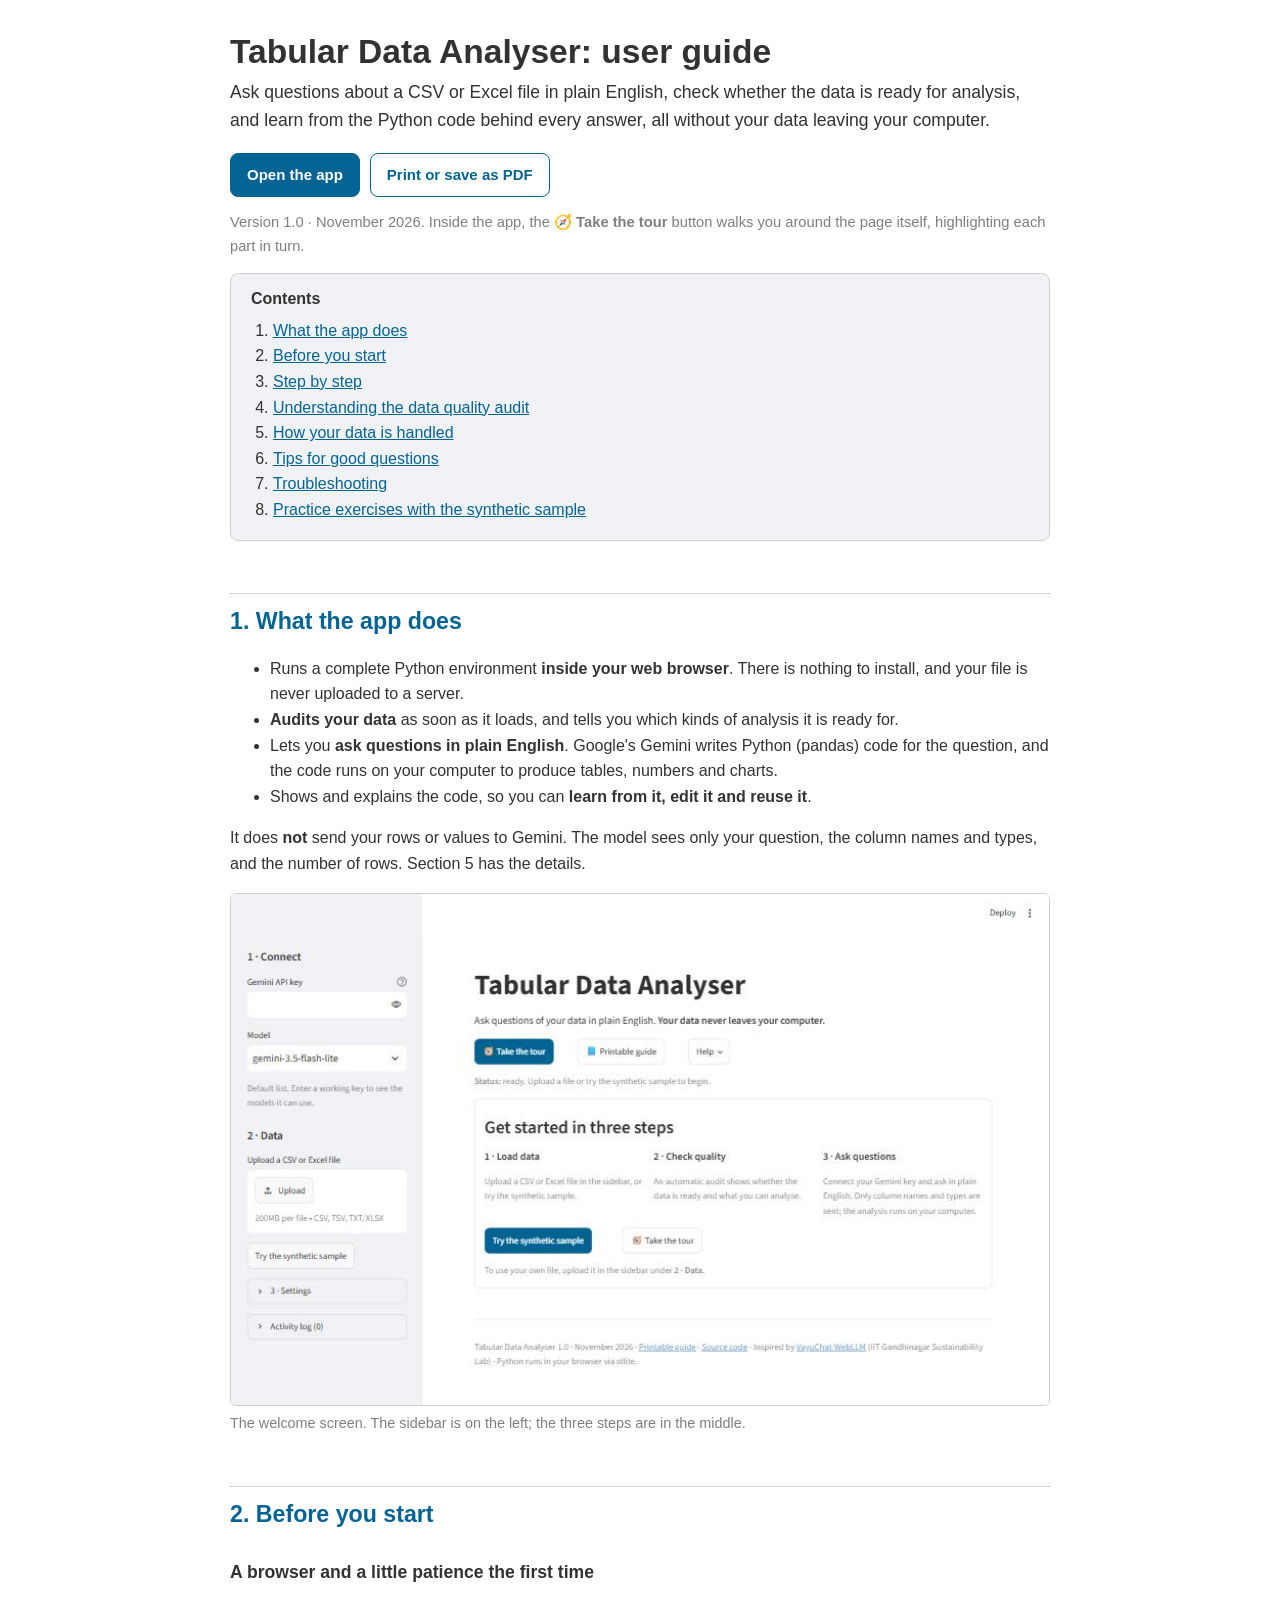
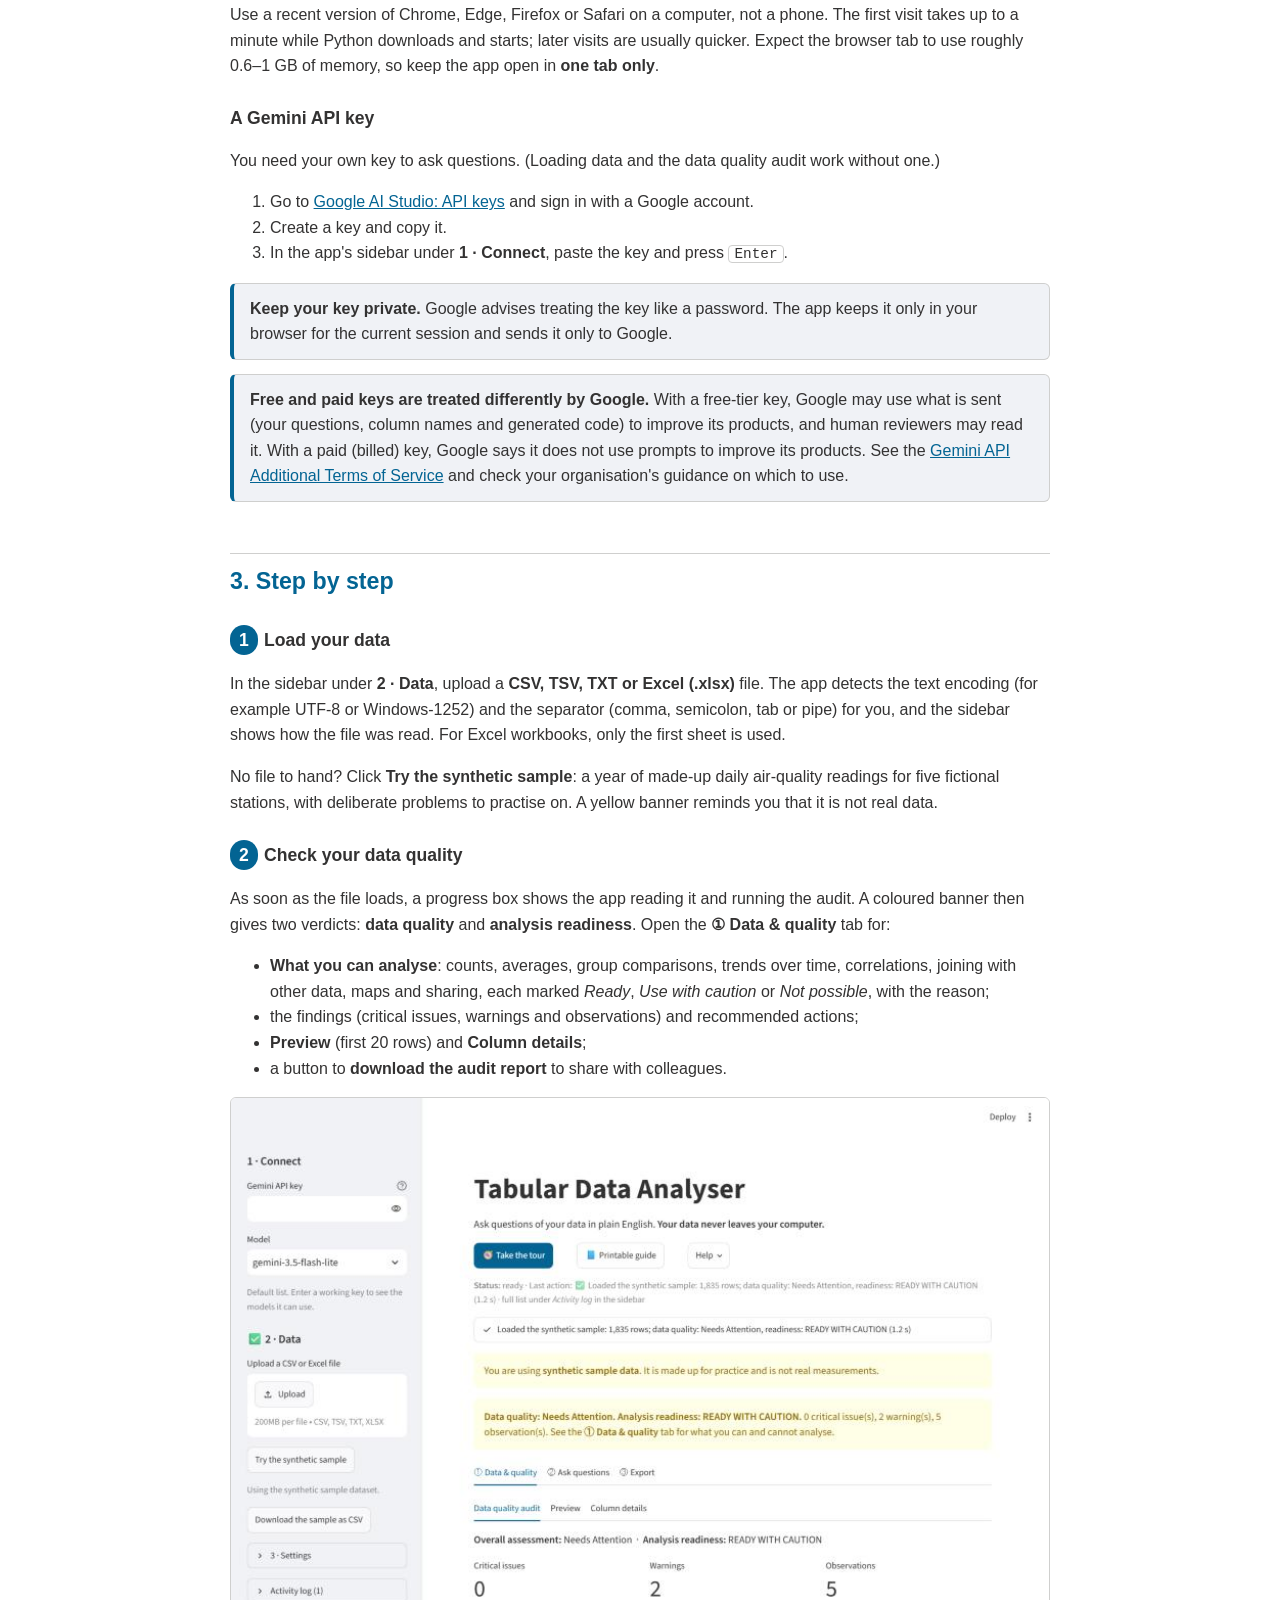
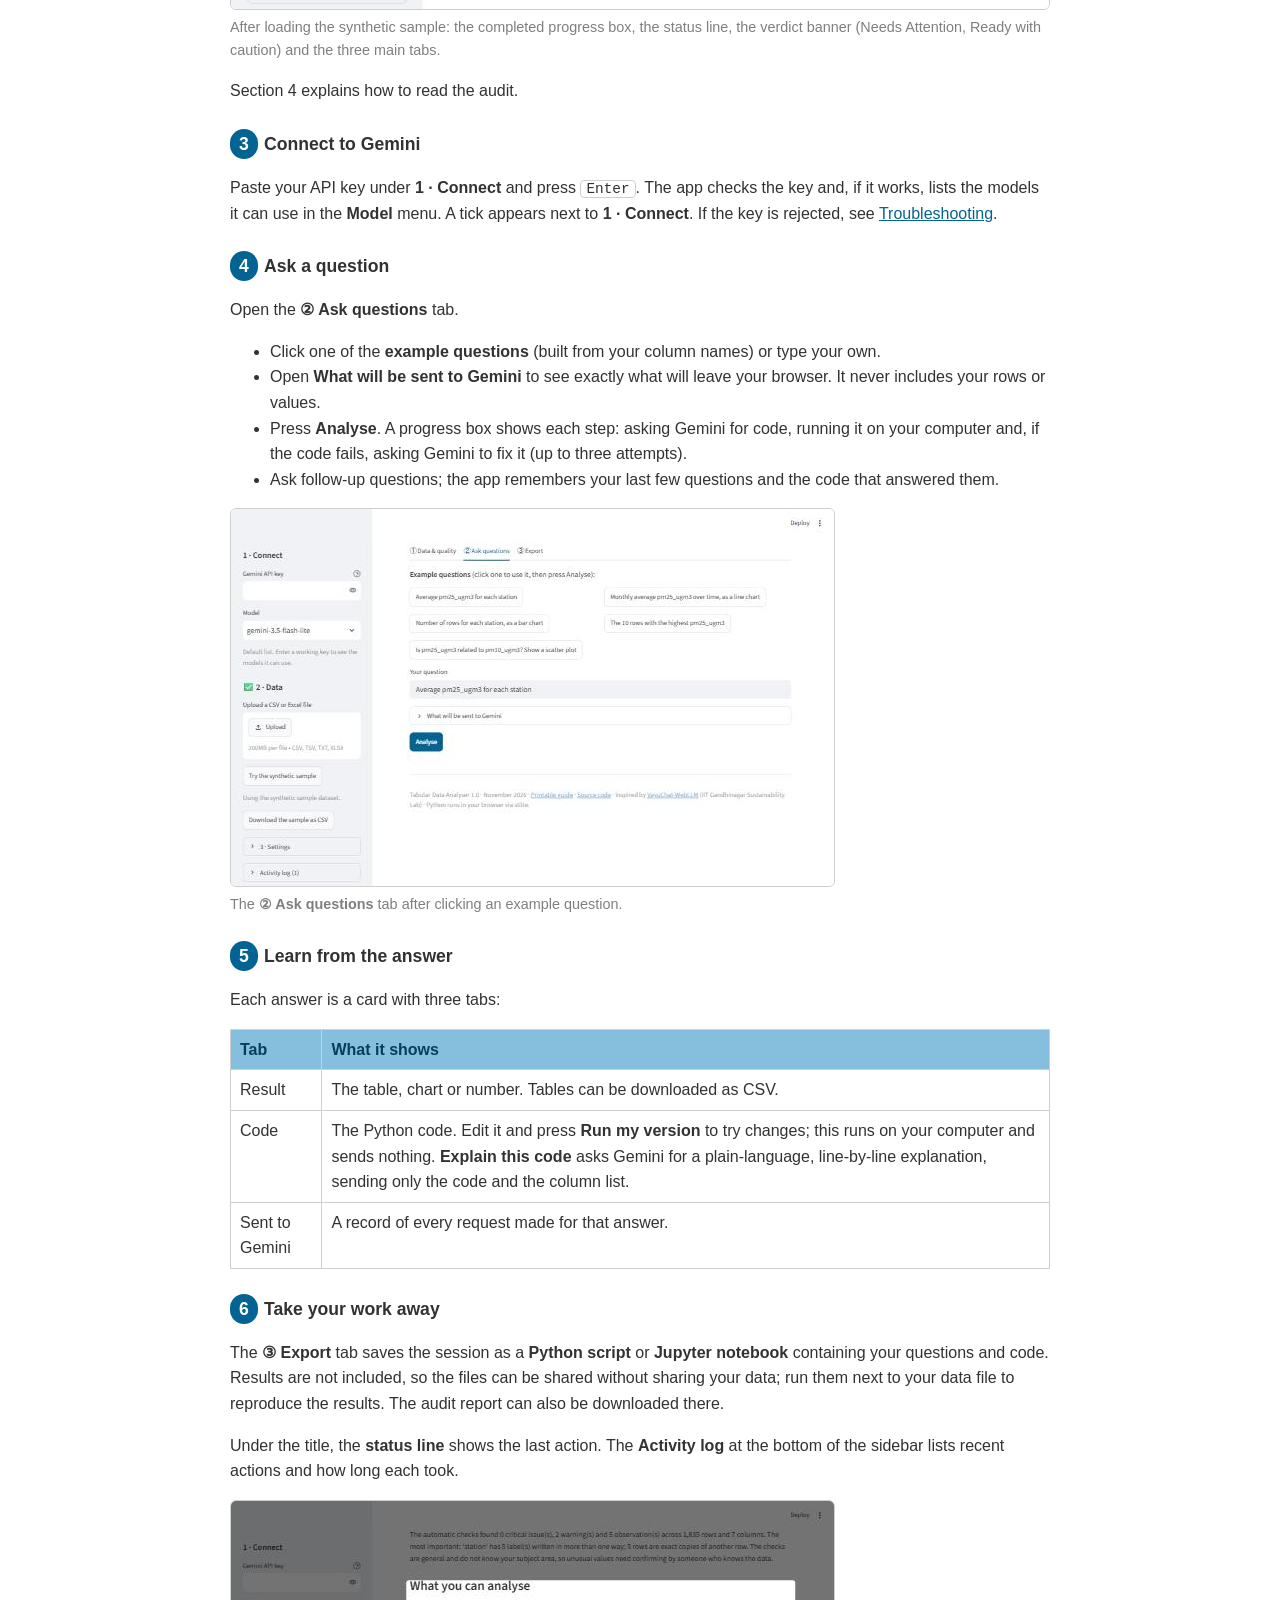
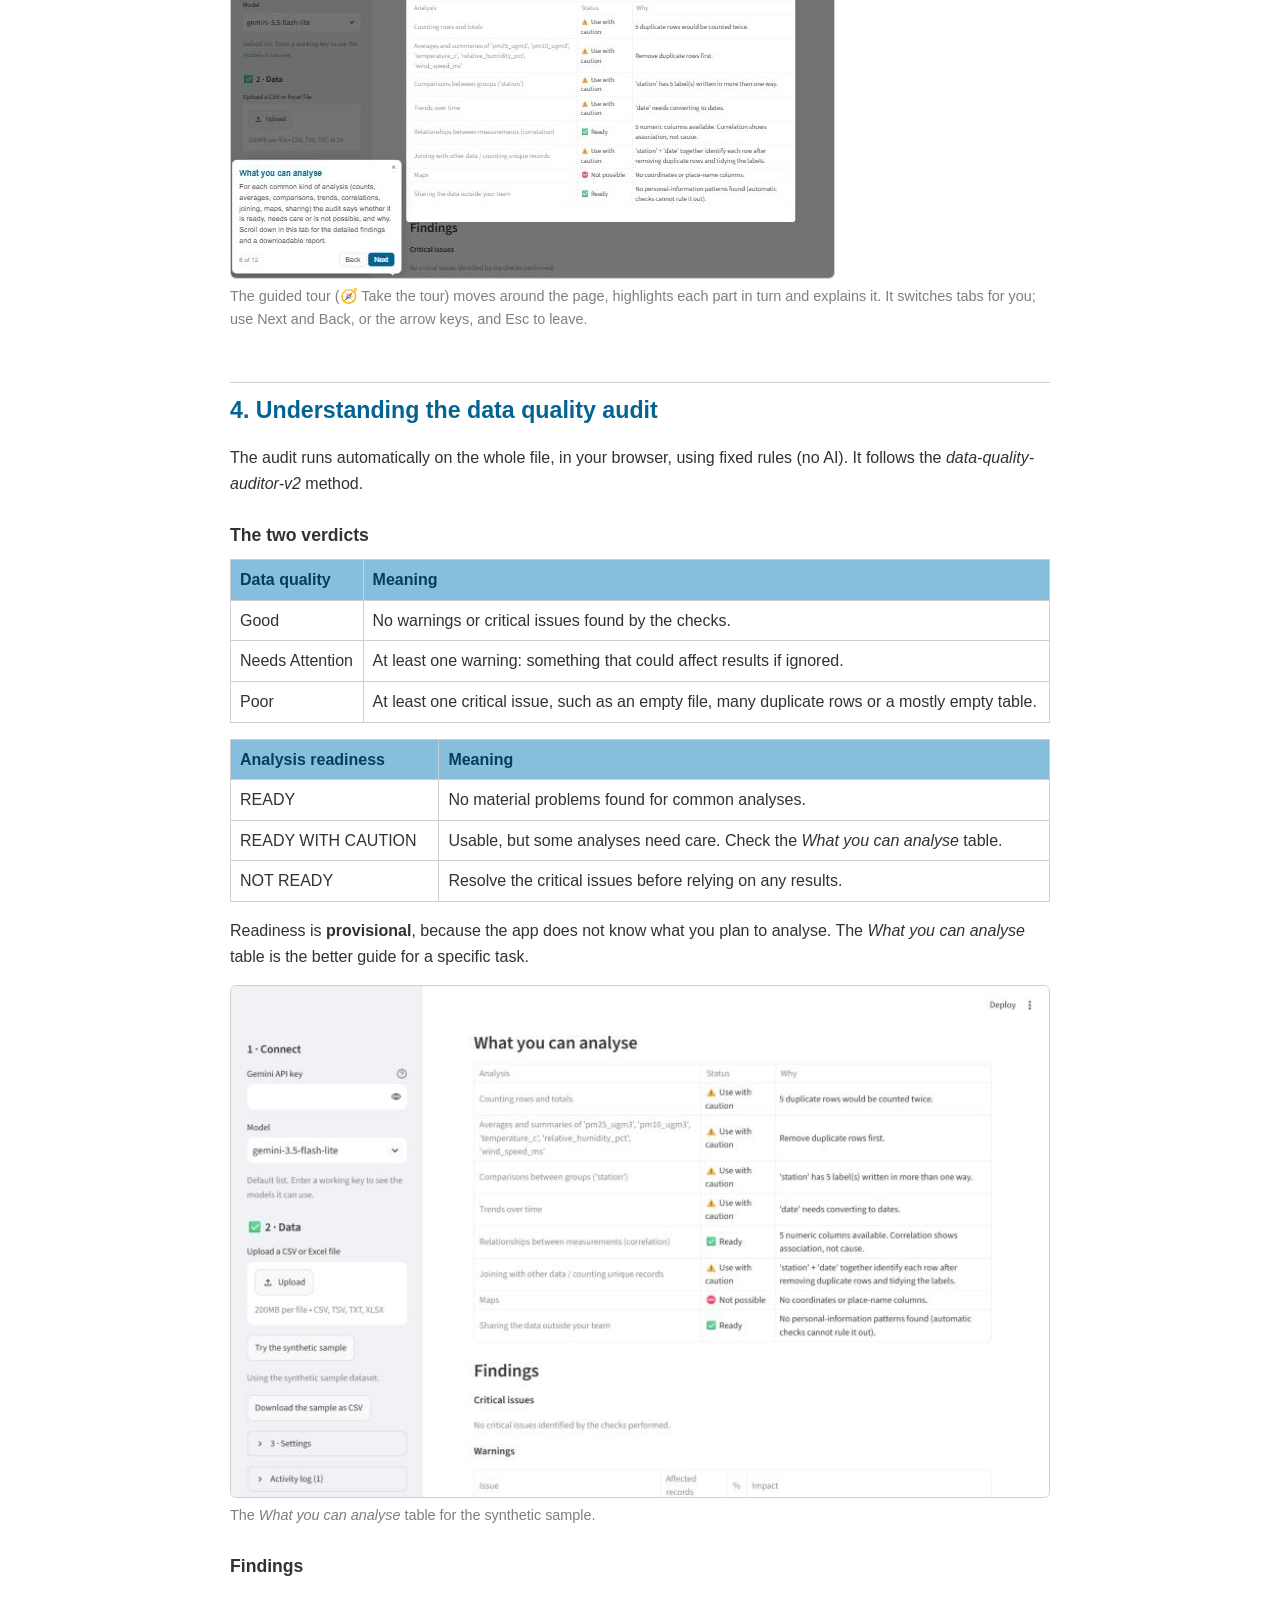
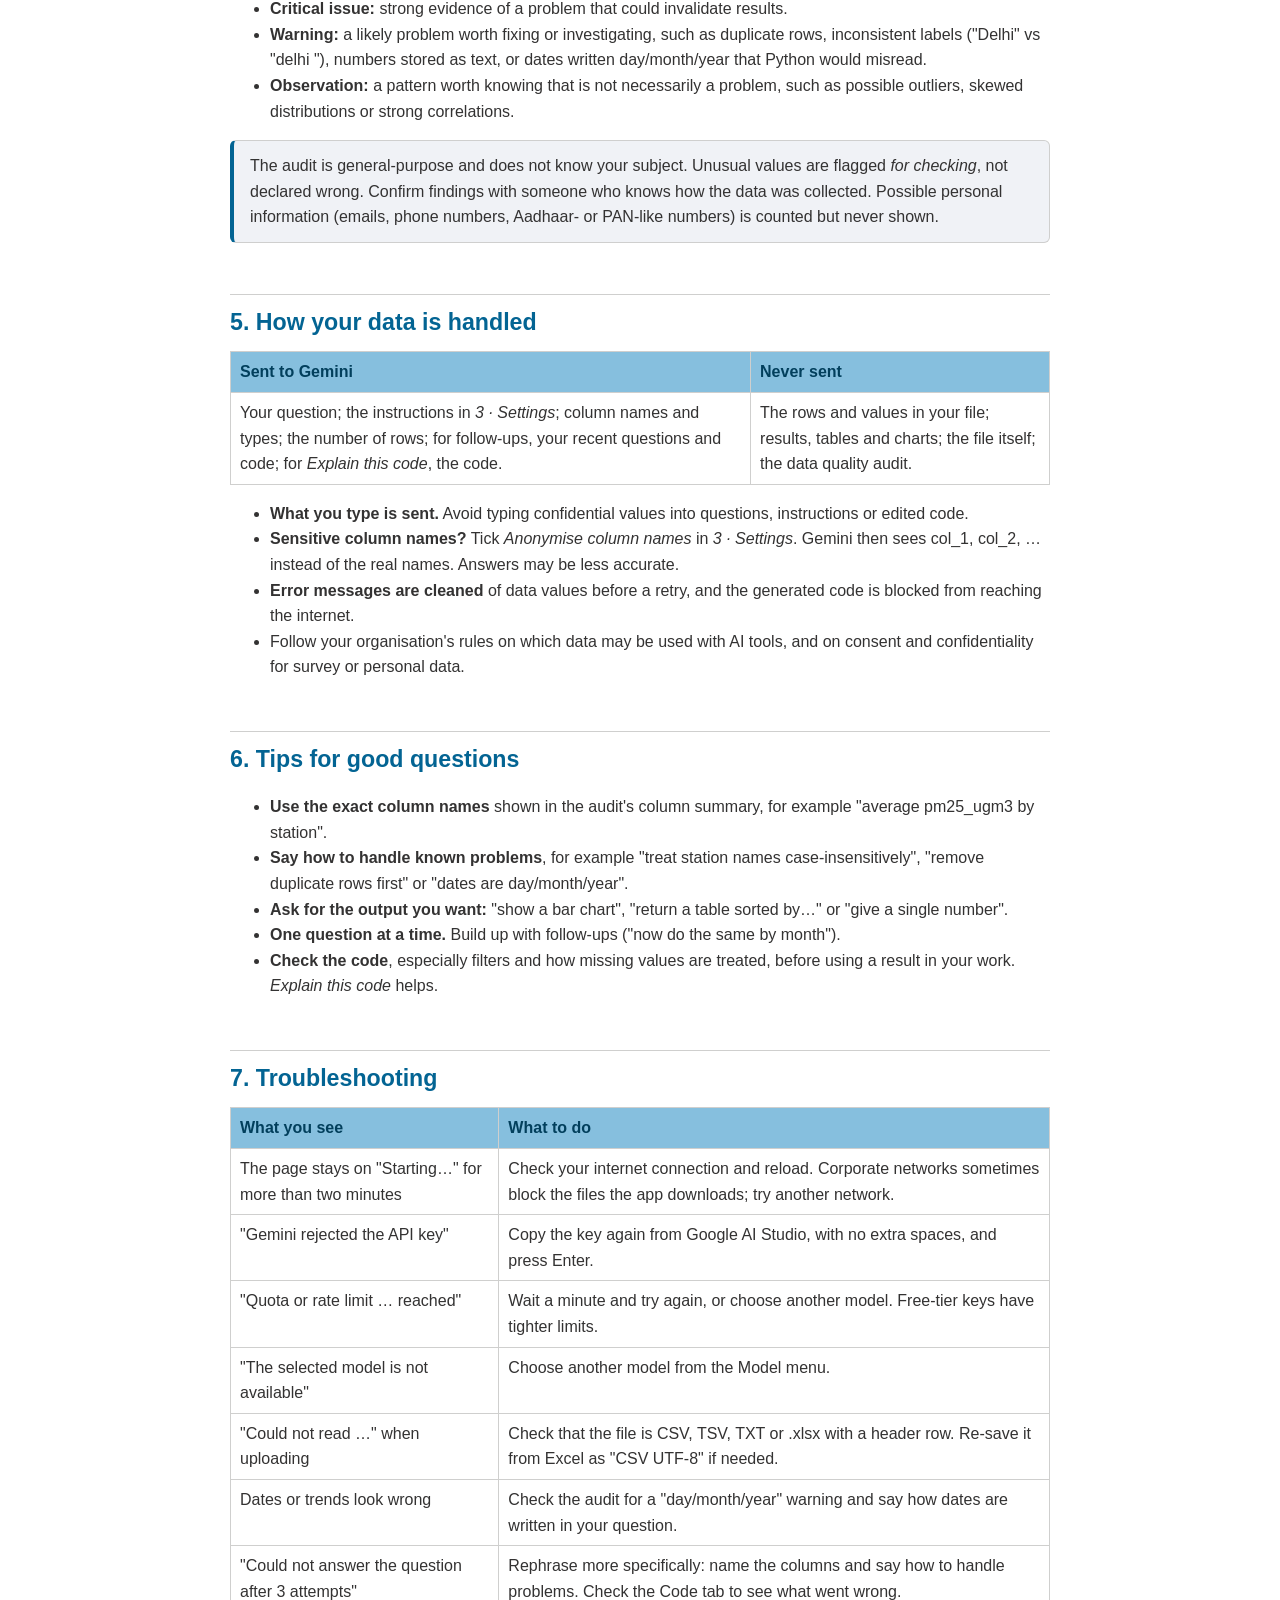
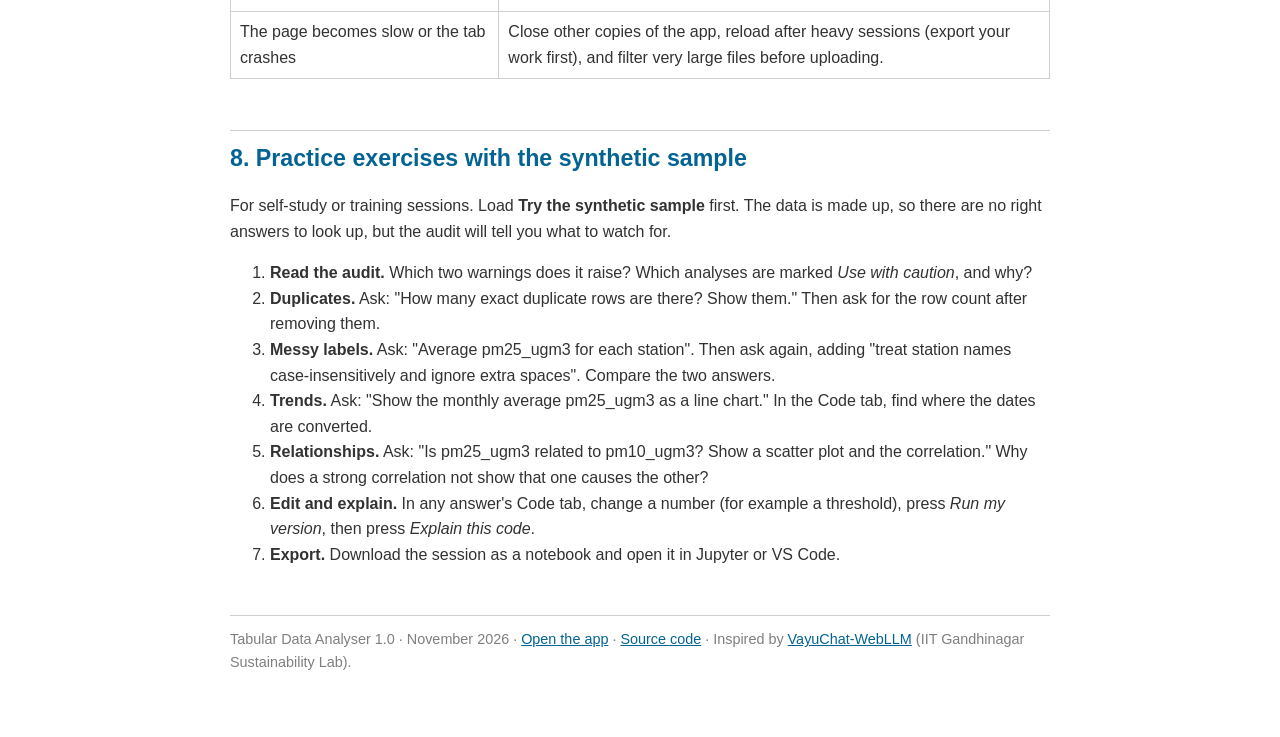
==== guide.html @ d43d8c6c "Guided tour that moves around the page (driver.js) - Take the tour now scrolls to each section, high" ====
<!DOCTYPE html>
<html lang="en-GB">
<head>
  <meta charset="UTF-8" />
  <meta name="viewport" content="width=device-width, initial-scale=1" />
  <title>Tabular Data Analyser: user guide</title>
  <style>
    /* CEEW brand colours on a white page: blue family only, CEEW grey text (no gradients, no mixed primaries). */
    :root {
      --page: #FFFFFF; --panel: #F0F2F6; --text: #333232; --grey: #7F7F7F; --line: #CFCFCE;
      --blue: #029BD6; --blue-shade: #036493; --blue-dark: #023F5C; --blue-tint: #86BFDE;
    }
    * { box-sizing: border-box; }
    body { margin: 0; background: var(--page); color: var(--text);
           font: 16px/1.6 Arial, Helvetica, sans-serif; }
    main { max-width: 860px; margin: 0 auto; padding: 32px 20px 64px; }
    h1 { font-size: 2.1em; line-height: 1.2; margin: 0 0 6px; color: var(--text); }
    h2 { font-size: 1.45em; color: var(--blue-shade); margin: 2.2em 0 0.4em; padding-top: 0.4em;
         border-top: 1px solid var(--line); }
    h3 { font-size: 1.1em; margin: 1.4em 0 0.3em; color: var(--text); }
    a { color: var(--blue-shade); }
    .lead { font-size: 1.1em; margin: 0 0 18px; }
    .actions { display: flex; flex-wrap: wrap; gap: 10px; margin: 18px 0 8px; }
    .button { display: inline-block; padding: 9px 16px; border-radius: 8px; text-decoration: none;
              font-weight: bold; border: 1px solid var(--blue-shade); color: var(--blue-shade);
              background: #FFFFFF; cursor: pointer; font-size: 15px; }
    .button.primary { background: var(--blue-shade); color: #FFFFFF; }
    .note { background: var(--panel); border: 1px solid var(--line); border-left: 4px solid var(--blue-shade);
            border-radius: 6px; padding: 12px 16px; margin: 14px 0; }
    .toc { background: var(--panel); border: 1px solid var(--line); border-radius: 8px; padding: 12px 20px; }
    .toc ol { margin: 6px 0; padding-left: 22px; }
    figure { margin: 16px 0; }
    figure img { width: 100%; border: 1px solid var(--line); border-radius: 6px; display: block; }
    figure img.natural { width: auto; max-width: 100%; }   /* smaller screenshots: avoid blurry enlargement */
    figcaption { color: var(--grey); font-size: 0.9em; margin-top: 6px; }
    table { border-collapse: collapse; width: 100%; margin: 10px 0 16px; background: #FFFFFF; }
    th, td { border: 1px solid var(--line); padding: 7px 9px; text-align: left; vertical-align: top; }
    th { background: var(--blue-tint); color: var(--blue-dark); }
    .step { display: inline-block; min-width: 28px; padding: 1px 8px; margin-right: 6px; border-radius: 14px;
            background: var(--blue-shade); color: #FFFFFF; font-weight: bold; text-align: center; }
    .muted { color: var(--grey); font-size: 0.92em; }
    kbd { background: #FFFFFF; border: 1px solid var(--line); border-radius: 4px; padding: 0 5px; font-size: 0.9em; }
    footer { margin-top: 48px; padding-top: 12px; border-top: 1px solid var(--line); color: var(--grey); font-size: 0.9em; }

    @media print {
      body { background: #FFFFFF; font-size: 11pt; }
      main { max-width: none; padding: 0; }
      .actions, .no-print { display: none !important; }
      h2 { break-before: page; border-top: none; }
      h2.keep { break-before: auto; }
      figure, table, .note, tr { break-inside: avoid; }
      a { color: var(--text); text-decoration: none; }
      a[href^="http"]::after { content: " (" attr(href) ")"; font-size: 0.85em; color: var(--grey); }
    }
    @page { margin: 18mm 16mm; }
  </style>
</head>
<body>
<main>
  <h1>Tabular Data Analyser: user guide</h1>
  <p class="lead">Ask questions about a CSV or Excel file in plain English, check whether the data is ready for
    analysis, and learn from the Python code behind every answer, all without your data leaving your computer.</p>
  <div class="actions">
    <a class="button primary" href="./">Open the app</a>
    <button class="button" onclick="window.print()">Print or save as PDF</button>
  </div>
  <p class="muted">Version 1.0 · November 2026. Inside the app, the <strong>🧭 Take the tour</strong> button walks you
    around the page itself, highlighting each part in turn.</p>

  <div class="toc">
    <strong>Contents</strong>
    <ol>
      <li><a href="#what">What the app does</a></li>
      <li><a href="#before">Before you start</a></li>
      <li><a href="#steps">Step by step</a></li>
      <li><a href="#audit">Understanding the data quality audit</a></li>
      <li><a href="#privacy">How your data is handled</a></li>
      <li><a href="#tips">Tips for good questions</a></li>
      <li><a href="#trouble">Troubleshooting</a></li>
      <li><a href="#practice">Practice exercises with the synthetic sample</a></li>
    </ol>
  </div>

  <h2 id="what" class="keep">1. What the app does</h2>
  <ul>
    <li>Runs a complete Python environment <strong>inside your web browser</strong>. There is nothing to install,
      and your file is never uploaded to a server.</li>
    <li><strong>Audits your data</strong> as soon as it loads, and tells you which kinds of analysis it is ready
      for.</li>
    <li>Lets you <strong>ask questions in plain English</strong>. Google's Gemini writes Python (pandas) code for
      the question, and the code runs on your computer to produce tables, numbers and charts.</li>
    <li>Shows and explains the code, so you can <strong>learn from it, edit it and reuse it</strong>.</li>
  </ul>
  <p>It does <strong>not</strong> send your rows or values to Gemini. The model sees only your question, the
    column names and types, and the number of rows. Section 5 has the details.</p>
  <figure>
    <img src="guide-images/01-welcome.jpg" alt="The app's welcome screen with three steps: load data, check quality, ask questions" />
    <figcaption>The welcome screen. The sidebar is on the left; the three steps are in the middle.</figcaption>
  </figure>

  <h2 id="before">2. Before you start</h2>
  <h3>A browser and a little patience the first time</h3>
  <p>Use a recent version of Chrome, Edge, Firefox or Safari on a computer, not a phone. The first visit takes up
    to a minute while Python downloads and starts; later visits are usually quicker. Expect the browser tab to use
    roughly 0.6–1&nbsp;GB of memory, so keep the app open in <strong>one tab only</strong>.</p>
  <h3>A Gemini API key</h3>
  <p>You need your own key to ask questions. (Loading data and the data quality audit work without one.)</p>
  <ol>
    <li>Go to <a href="https://aistudio.google.com/apikey">Google AI Studio: API keys</a> and sign in with a Google
      account.</li>
    <li>Create a key and copy it.</li>
    <li>In the app's sidebar under <strong>1 · Connect</strong>, paste the key and press <kbd>Enter</kbd>.</li>
  </ol>
  <div class="note"><strong>Keep your key private.</strong> Google advises treating the key like a password. The app
    keeps it only in your browser for the current session and sends it only to Google.</div>
  <div class="note"><strong>Free and paid keys are treated differently by Google.</strong> With a free-tier key,
    Google may use what is sent (your questions, column names and generated code) to improve its products, and
    human reviewers may read it. With a paid (billed) key, Google says it does not use prompts to improve its
    products. See the <a href="https://ai.google.dev/gemini-api/terms">Gemini API Additional Terms of Service</a>
    and check your organisation's guidance on which to use.</div>

  <h2 id="steps">3. Step by step</h2>

  <h3><span class="step">1</span>Load your data</h3>
  <p>In the sidebar under <strong>2 · Data</strong>, upload a <strong>CSV, TSV, TXT or Excel (.xlsx)</strong>
    file. The app detects the text encoding (for example UTF-8 or Windows-1252) and the separator (comma,
    semicolon, tab or pipe) for you, and the sidebar shows how the file was read. For Excel workbooks, only the
    first sheet is used.</p>
  <p>No file to hand? Click <strong>Try the synthetic sample</strong>: a year of made-up daily air-quality
    readings for five fictional stations, with deliberate problems to practise on. A yellow banner reminds you
    that it is not real data.</p>

  <h3><span class="step">2</span>Check your data quality</h3>
  <p>As soon as the file loads, a progress box shows the app reading it and running the audit. A coloured banner
    then gives two verdicts: <strong>data quality</strong> and <strong>analysis readiness</strong>. Open the
    <strong>① Data &amp; quality</strong> tab for:</p>
  <ul>
    <li><strong>What you can analyse</strong>: counts, averages, group comparisons, trends over time,
      correlations, joining with other data, maps and sharing, each marked <em>Ready</em>, <em>Use with
      caution</em> or <em>Not possible</em>, with the reason;</li>
    <li>the findings (critical issues, warnings and observations) and recommended actions;</li>
    <li><strong>Preview</strong> (first 20 rows) and <strong>Column details</strong>;</li>
    <li>a button to <strong>download the audit report</strong> to share with colleagues.</li>
  </ul>
  <figure>
    <img src="guide-images/03-data-loaded.jpg" alt="The synthetic sample loaded: progress box, status line, sample warning, data quality banner and the three main tabs" />
    <figcaption>After loading the synthetic sample: the completed progress box, the status line, the verdict banner
      (Needs Attention, Ready with caution) and the three main tabs.</figcaption>
  </figure>
  <p>Section 4 explains how to read the audit.</p>

  <h3><span class="step">3</span>Connect to Gemini</h3>
  <p>Paste your API key under <strong>1 · Connect</strong> and press <kbd>Enter</kbd>. The app checks the key and,
    if it works, lists the models it can use in the <strong>Model</strong> menu. A tick appears next to
    <strong>1 · Connect</strong>. If the key is rejected, see <a href="#trouble">Troubleshooting</a>.</p>

  <h3><span class="step">4</span>Ask a question</h3>
  <p>Open the <strong>② Ask questions</strong> tab.</p>
  <ul>
    <li>Click one of the <strong>example questions</strong> (built from your column names) or type your own.</li>
    <li>Open <strong>What will be sent to Gemini</strong> to see exactly what will leave your browser. It never
      includes your rows or values.</li>
    <li>Press <strong>Analyse</strong>. A progress box shows each step: asking Gemini for code, running it on your
      computer and, if the code fails, asking Gemini to fix it (up to three attempts).</li>
    <li>Ask follow-up questions; the app remembers your last few questions and the code that answered them.</li>
  </ul>
  <figure>
    <img class="natural" src="guide-images/05-ask-questions.jpg" alt="The Ask questions tab: example question buttons, the question box, the What will be sent to Gemini panel and the Analyse button" />
    <figcaption>The <strong>② Ask questions</strong> tab after clicking an example question.</figcaption>
  </figure>

  <h3><span class="step">5</span>Learn from the answer</h3>
  <p>Each answer is a card with three tabs:</p>
  <table>
    <tr><th>Tab</th><th>What it shows</th></tr>
    <tr><td>Result</td><td>The table, chart or number. Tables can be downloaded as CSV.</td></tr>
    <tr><td>Code</td><td>The Python code. Edit it and press <strong>Run my version</strong> to try changes; this runs
      on your computer and sends nothing. <strong>Explain this code</strong> asks Gemini for a plain-language,
      line-by-line explanation, sending only the code and the column list.</td></tr>
    <tr><td>Sent to Gemini</td><td>A record of every request made for that answer.</td></tr>
  </table>

  <h3><span class="step">6</span>Take your work away</h3>
  <p>The <strong>③ Export</strong> tab saves the session as a <strong>Python script</strong> or <strong>Jupyter
    notebook</strong> containing your questions and code. Results are not included, so the files can be shared
    without sharing your data; run them next to your data file to reproduce the results. The audit report can
    also be downloaded there.</p>
  <p>Under the title, the <strong>status line</strong> shows the last action. The <strong>Activity log</strong> at
    the bottom of the sidebar lists recent actions and how long each took.</p>
  <figure>
    <img class="natural" src="guide-images/02-tour.jpg" alt="The guided tour highlighting the What you can analyse table, with an explanation bubble showing step 6 of 12" />
    <figcaption>The guided tour (🧭 Take the tour) moves around the page, highlights each part in turn and explains
      it. It switches tabs for you; use Next and Back, or the arrow keys, and Esc to leave.</figcaption>
  </figure>

  <h2 id="audit">4. Understanding the data quality audit</h2>
  <p>The audit runs automatically on the whole file, in your browser, using fixed rules (no AI). It follows the
    <em>data-quality-auditor-v2</em> method.</p>
  <h3>The two verdicts</h3>
  <table>
    <tr><th>Data quality</th><th>Meaning</th></tr>
    <tr><td>Good</td><td>No warnings or critical issues found by the checks.</td></tr>
    <tr><td>Needs Attention</td><td>At least one warning: something that could affect results if ignored.</td></tr>
    <tr><td>Poor</td><td>At least one critical issue, such as an empty file, many duplicate rows or a mostly empty
      table.</td></tr>
  </table>
  <table>
    <tr><th>Analysis readiness</th><th>Meaning</th></tr>
    <tr><td>READY</td><td>No material problems found for common analyses.</td></tr>
    <tr><td>READY WITH CAUTION</td><td>Usable, but some analyses need care. Check the <em>What you can analyse</em>
      table.</td></tr>
    <tr><td>NOT READY</td><td>Resolve the critical issues before relying on any results.</td></tr>
  </table>
  <p>Readiness is <strong>provisional</strong>, because the app does not know what you plan to analyse. The
    <em>What you can analyse</em> table is the better guide for a specific task.</p>
  <figure>
    <img src="guide-images/04-what-you-can-analyse.jpg" alt="The What you can analyse table for the synthetic sample, with each type of analysis marked Ready, Use with caution or Not possible and the reason" />
    <figcaption>The <em>What you can analyse</em> table for the synthetic sample.</figcaption>
  </figure>
  <h3>Findings</h3>
  <ul>
    <li><strong>Critical issue:</strong> strong evidence of a problem that could invalidate results.</li>
    <li><strong>Warning:</strong> a likely problem worth fixing or investigating, such as duplicate rows,
      inconsistent labels ("Delhi" vs "delhi "), numbers stored as text, or dates written day/month/year that
      Python would misread.</li>
    <li><strong>Observation:</strong> a pattern worth knowing that is not necessarily a problem, such as possible
      outliers, skewed distributions or strong correlations.</li>
  </ul>
  <div class="note">The audit is general-purpose and does not know your subject. Unusual values are flagged
    <em>for checking</em>, not declared wrong. Confirm findings with someone who knows how the data was
    collected. Possible personal information (emails, phone numbers, Aadhaar- or PAN-like numbers) is counted but
    never shown.</div>

  <h2 id="privacy">5. How your data is handled</h2>
  <table>
    <tr><th>Sent to Gemini</th><th>Never sent</th></tr>
    <tr>
      <td>Your question; the instructions in <em>3 · Settings</em>; column names and types; the number of rows; for
        follow-ups, your recent questions and code; for <em>Explain this code</em>, the code.</td>
      <td>The rows and values in your file; results, tables and charts; the file itself; the data quality
        audit.</td>
    </tr>
  </table>
  <ul>
    <li><strong>What you type is sent.</strong> Avoid typing confidential values into questions, instructions or
      edited code.</li>
    <li><strong>Sensitive column names?</strong> Tick <em>Anonymise column names</em> in <em>3 · Settings</em>.
      Gemini then sees col_1, col_2, … instead of the real names. Answers may be less accurate.</li>
    <li><strong>Error messages are cleaned</strong> of data values before a retry, and the generated code is
      blocked from reaching the internet.</li>
    <li>Follow your organisation's rules on which data may be used with AI tools, and on consent and
      confidentiality for survey or personal data.</li>
  </ul>

  <h2 id="tips">6. Tips for good questions</h2>
  <ul>
    <li><strong>Use the exact column names</strong> shown in the audit's column summary, for example "average
      pm25_ugm3 by station".</li>
    <li><strong>Say how to handle known problems</strong>, for example "treat station names case-insensitively",
      "remove duplicate rows first" or "dates are day/month/year".</li>
    <li><strong>Ask for the output you want:</strong> "show a bar chart", "return a table sorted by…" or "give a
      single number".</li>
    <li><strong>One question at a time.</strong> Build up with follow-ups ("now do the same by month").</li>
    <li><strong>Check the code</strong>, especially filters and how missing values are treated, before using a
      result in your work. <em>Explain this code</em> helps.</li>
  </ul>

  <h2 id="trouble">7. Troubleshooting</h2>
  <table>
    <tr><th>What you see</th><th>What to do</th></tr>
    <tr><td>The page stays on "Starting…" for more than two minutes</td><td>Check your internet connection and
      reload. Corporate networks sometimes block the files the app downloads; try another network.</td></tr>
    <tr><td>"Gemini rejected the API key"</td><td>Copy the key again from Google AI Studio, with no extra spaces,
      and press Enter.</td></tr>
    <tr><td>"Quota or rate limit … reached"</td><td>Wait a minute and try again, or choose another model.
      Free-tier keys have tighter limits.</td></tr>
    <tr><td>"The selected model is not available"</td><td>Choose another model from the Model menu.</td></tr>
    <tr><td>"Could not read …" when uploading</td><td>Check that the file is CSV, TSV, TXT or .xlsx with a
      header row. Re-save it from Excel as "CSV UTF-8" if needed.</td></tr>
    <tr><td>Dates or trends look wrong</td><td>Check the audit for a "day/month/year" warning and say how dates
      are written in your question.</td></tr>
    <tr><td>"Could not answer the question after 3 attempts"</td><td>Rephrase more specifically: name the columns
      and say how to handle problems. Check the Code tab to see what went wrong.</td></tr>
    <tr><td>The page becomes slow or the tab crashes</td><td>Close other copies of the app, reload after heavy
      sessions (export your work first), and filter very large files before uploading.</td></tr>
  </table>

  <h2 id="practice">8. Practice exercises with the synthetic sample</h2>
  <p>For self-study or training sessions. Load <strong>Try the synthetic sample</strong> first. The data is made
    up, so there are no right answers to look up, but the audit will tell you what to watch for.</p>
  <ol>
    <li><strong>Read the audit.</strong> Which two warnings does it raise? Which analyses are marked <em>Use with
      caution</em>, and why?</li>
    <li><strong>Duplicates.</strong> Ask: "How many exact duplicate rows are there? Show them." Then ask for the
      row count after removing them.</li>
    <li><strong>Messy labels.</strong> Ask: "Average pm25_ugm3 for each station". Then ask again,
      adding "treat station names case-insensitively and ignore extra spaces". Compare the two answers.</li>
    <li><strong>Trends.</strong> Ask: "Show the monthly average pm25_ugm3 as a line chart." In the Code tab, find
      where the dates are converted.</li>
    <li><strong>Relationships.</strong> Ask: "Is pm25_ugm3 related to pm10_ugm3? Show a scatter plot and the
      correlation." Why does a strong correlation not show that one causes the other?</li>
    <li><strong>Edit and explain.</strong> In any answer's Code tab, change a number (for example a threshold),
      press <em>Run my version</em>, then press <em>Explain this code</em>.</li>
    <li><strong>Export.</strong> Download the session as a notebook and open it in Jupyter or VS Code.</li>
  </ol>

  <footer>
    Tabular Data Analyser 1.0 · November 2026 ·
    <a href="./">Open the app</a> ·
    <a href="https://github.com/mrafiuddin50/csvanalyser_gemini_ceew">Source code</a> ·
    Inspired by <a href="https://github.com/nipunbatra/vayuchat-webllm">VayuChat-WebLLM</a>
    (IIT Gandhinagar Sustainability Lab).
  </footer>
</main>
</body>
</html>
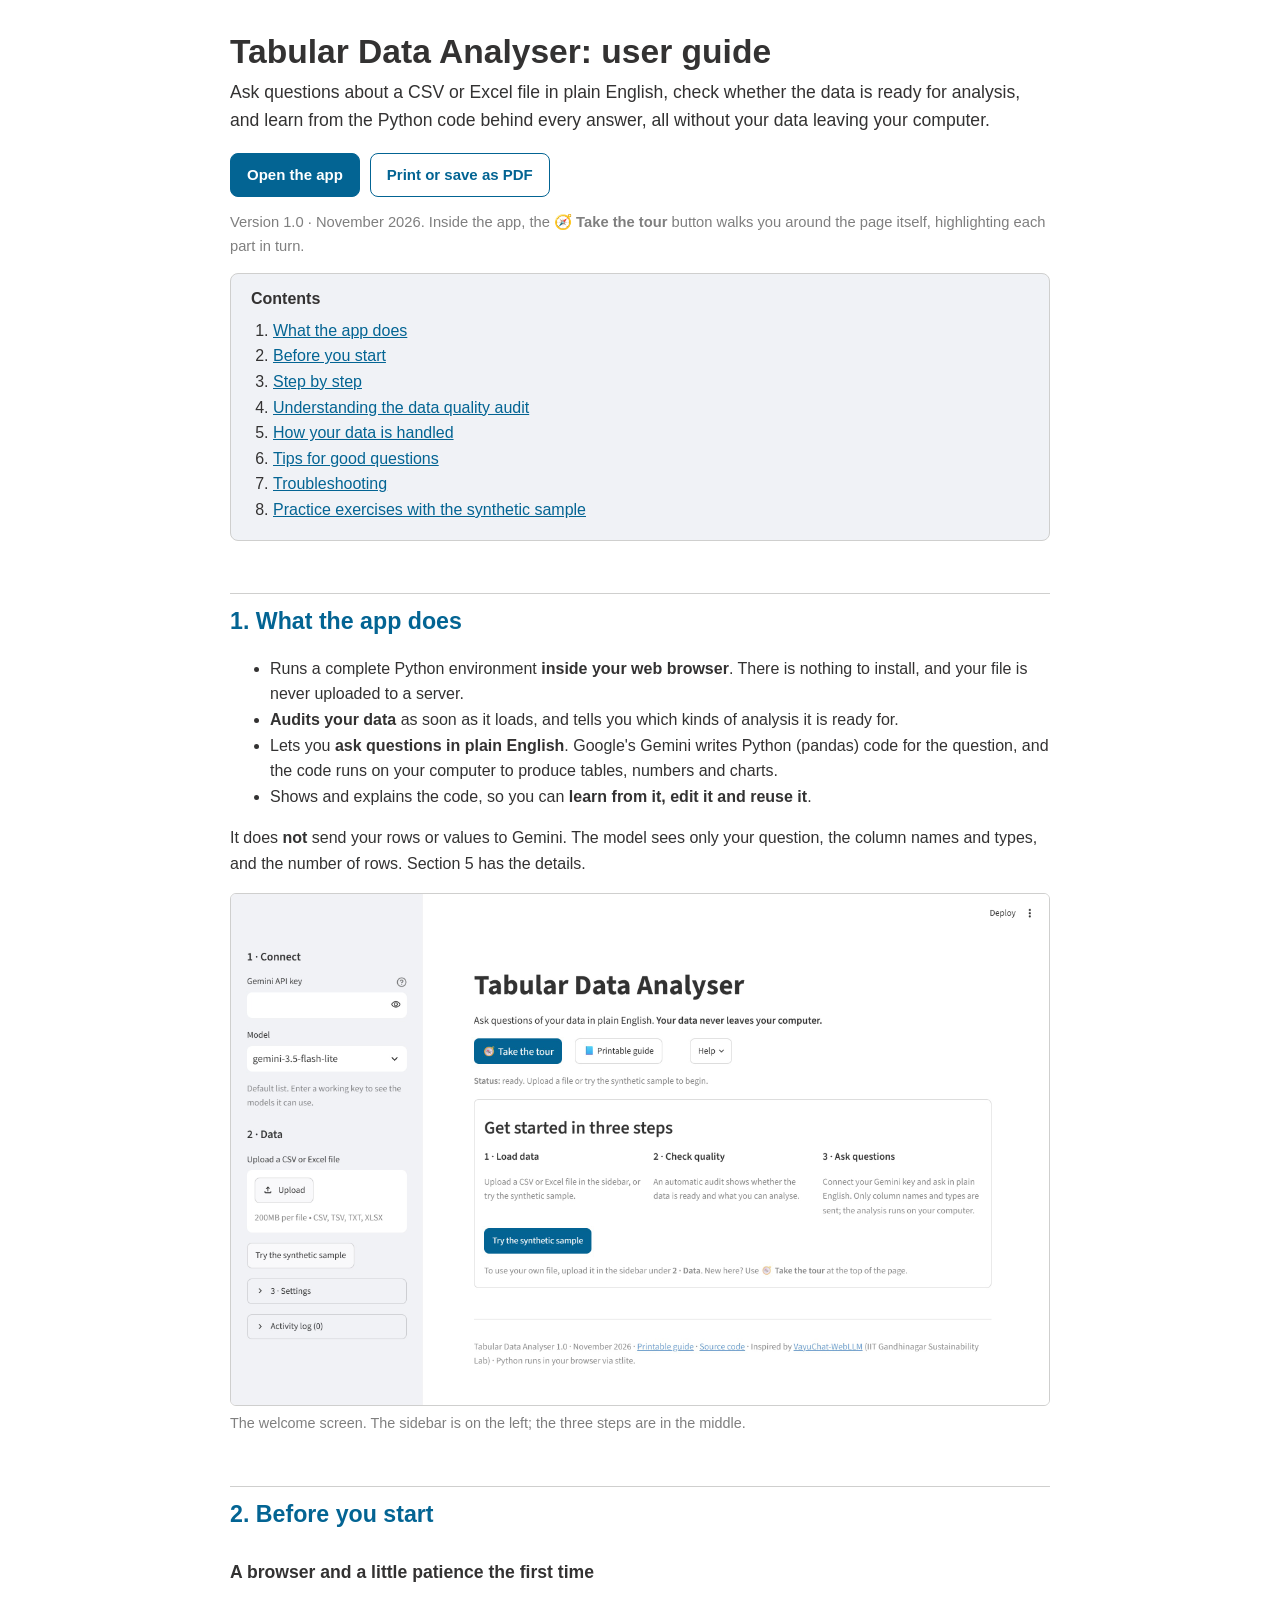
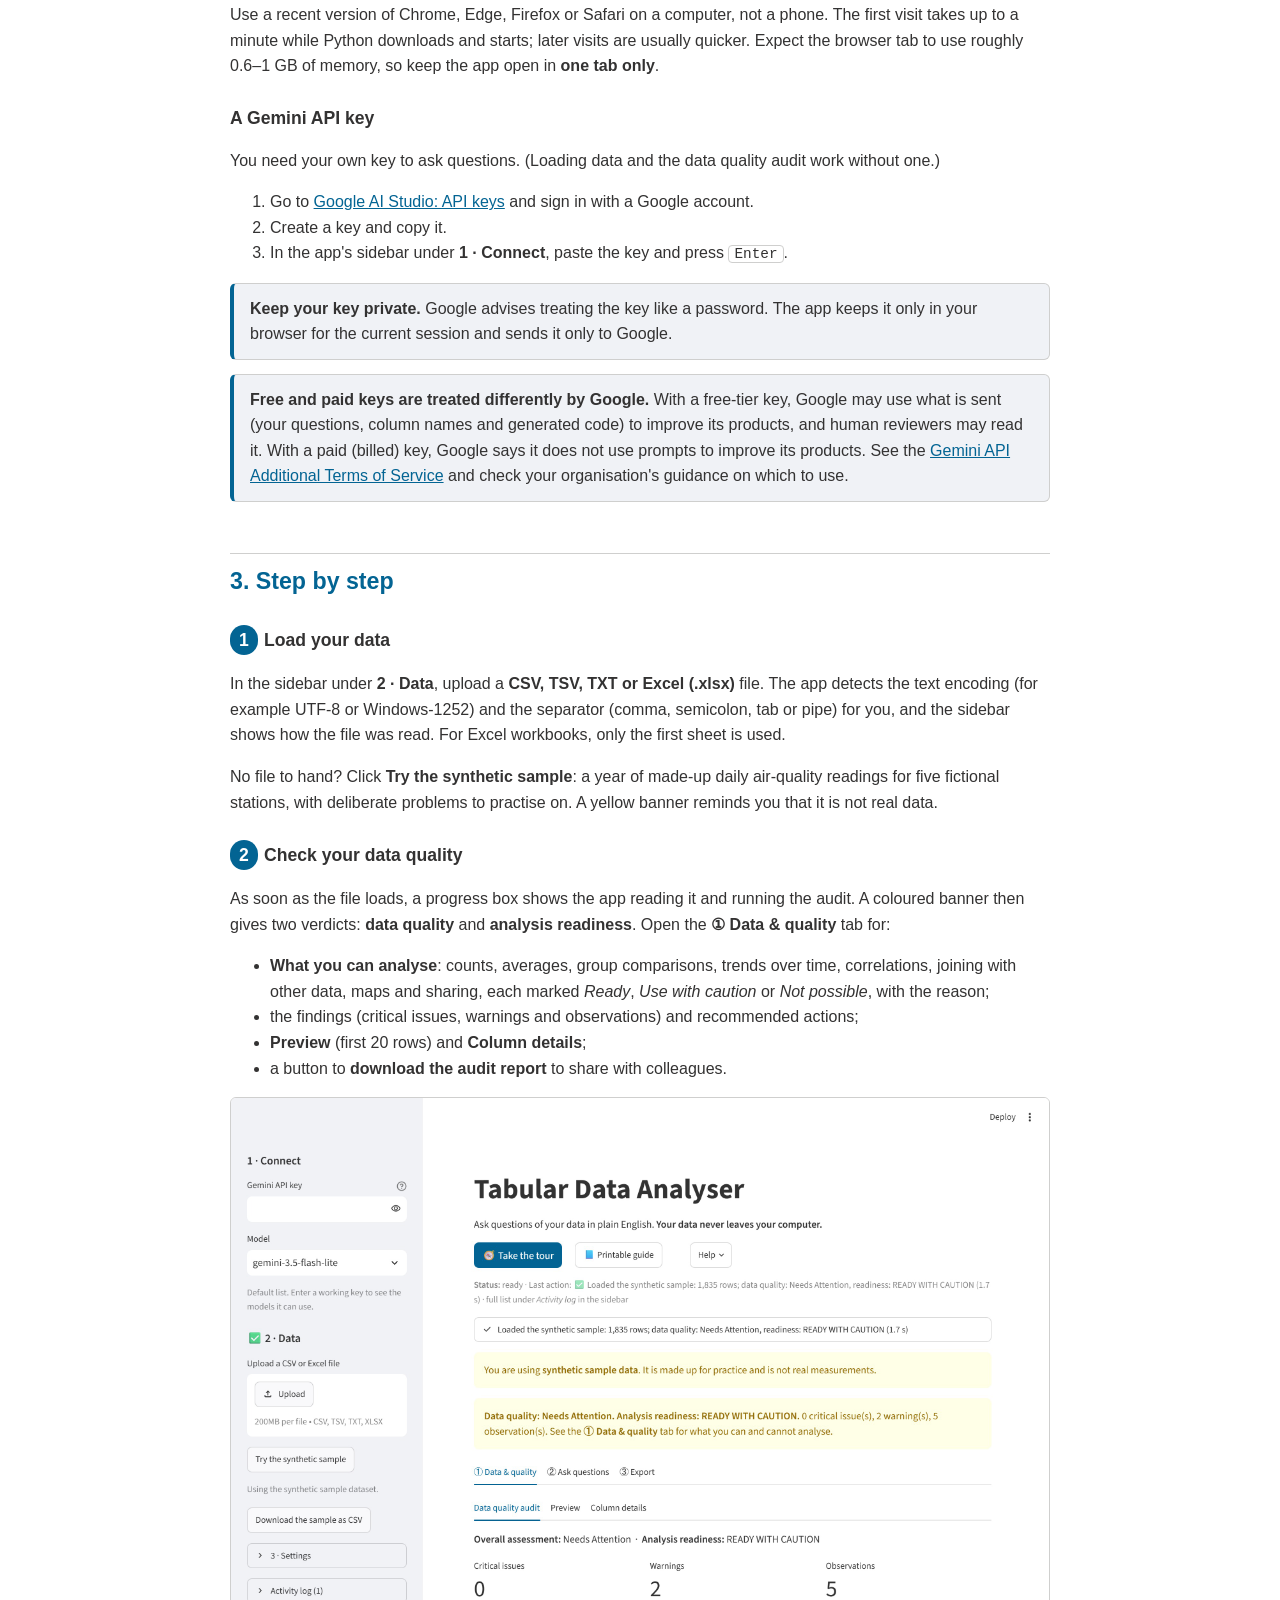
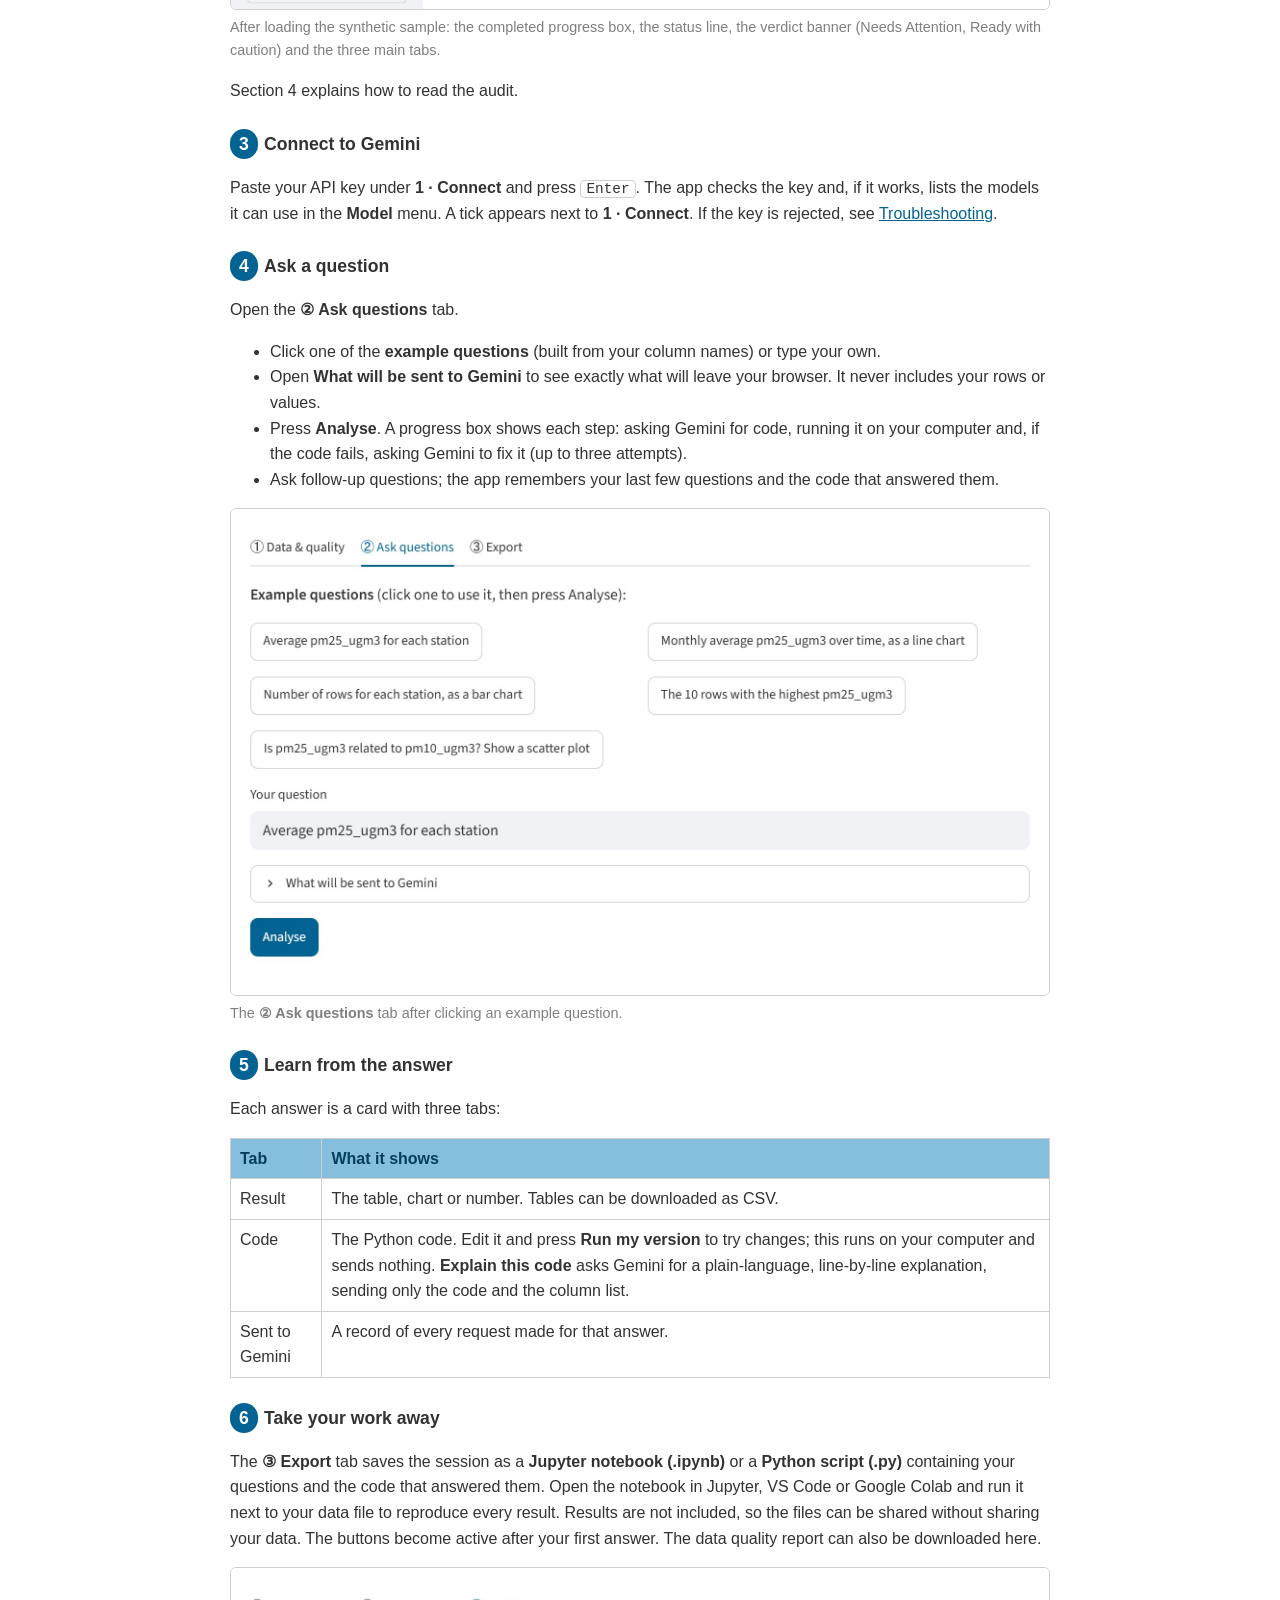
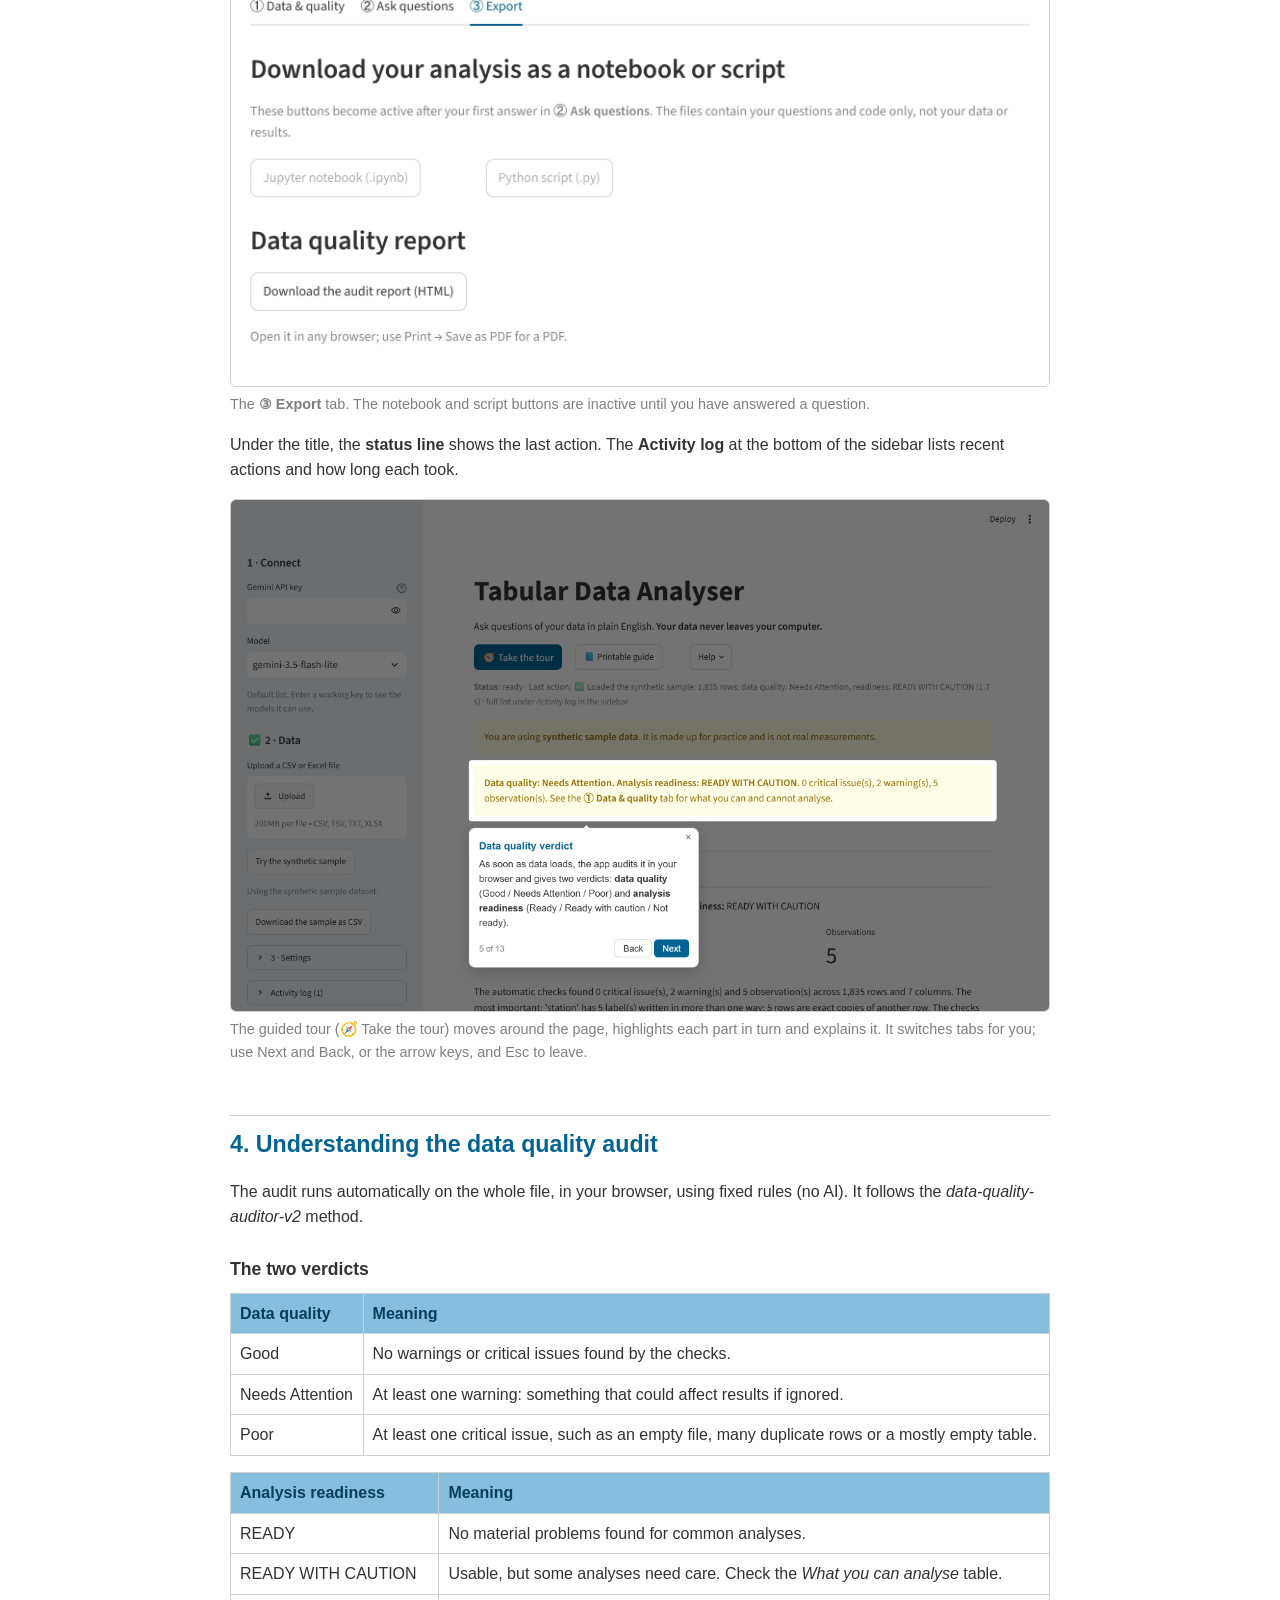
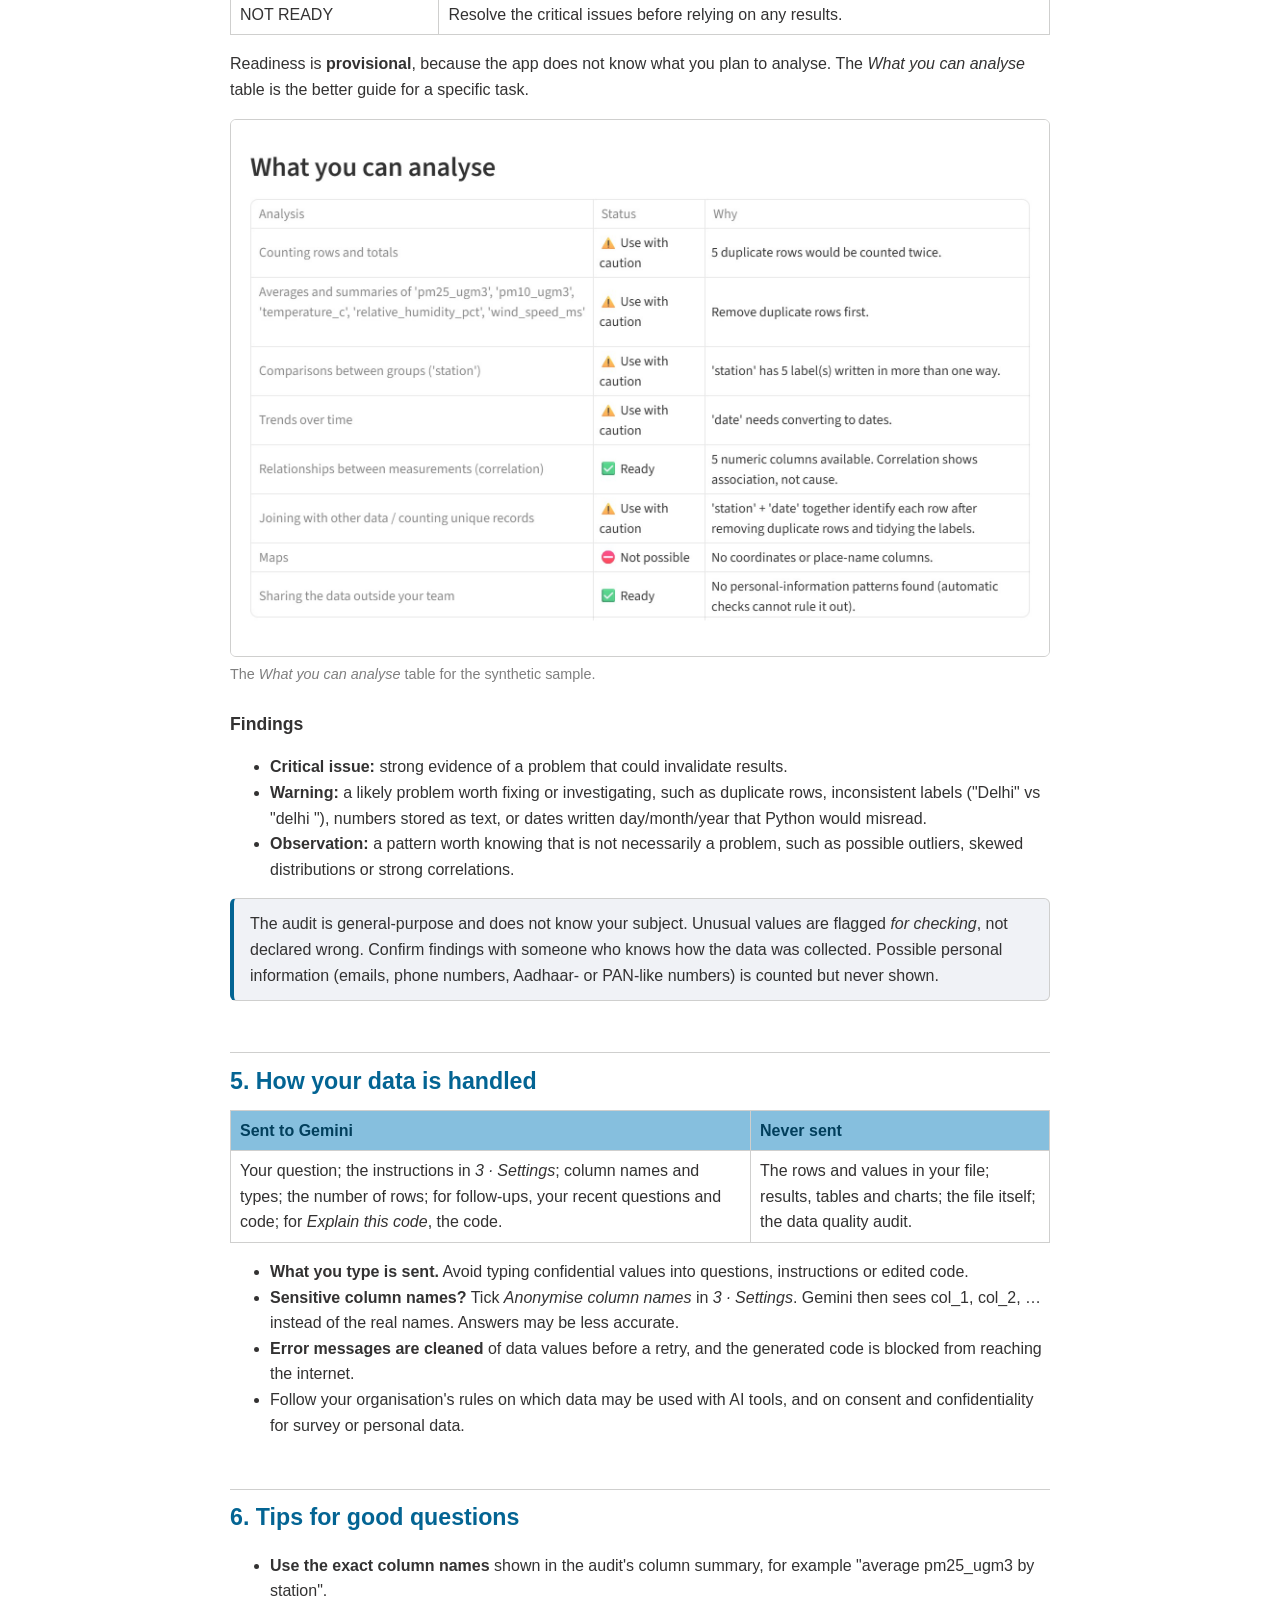
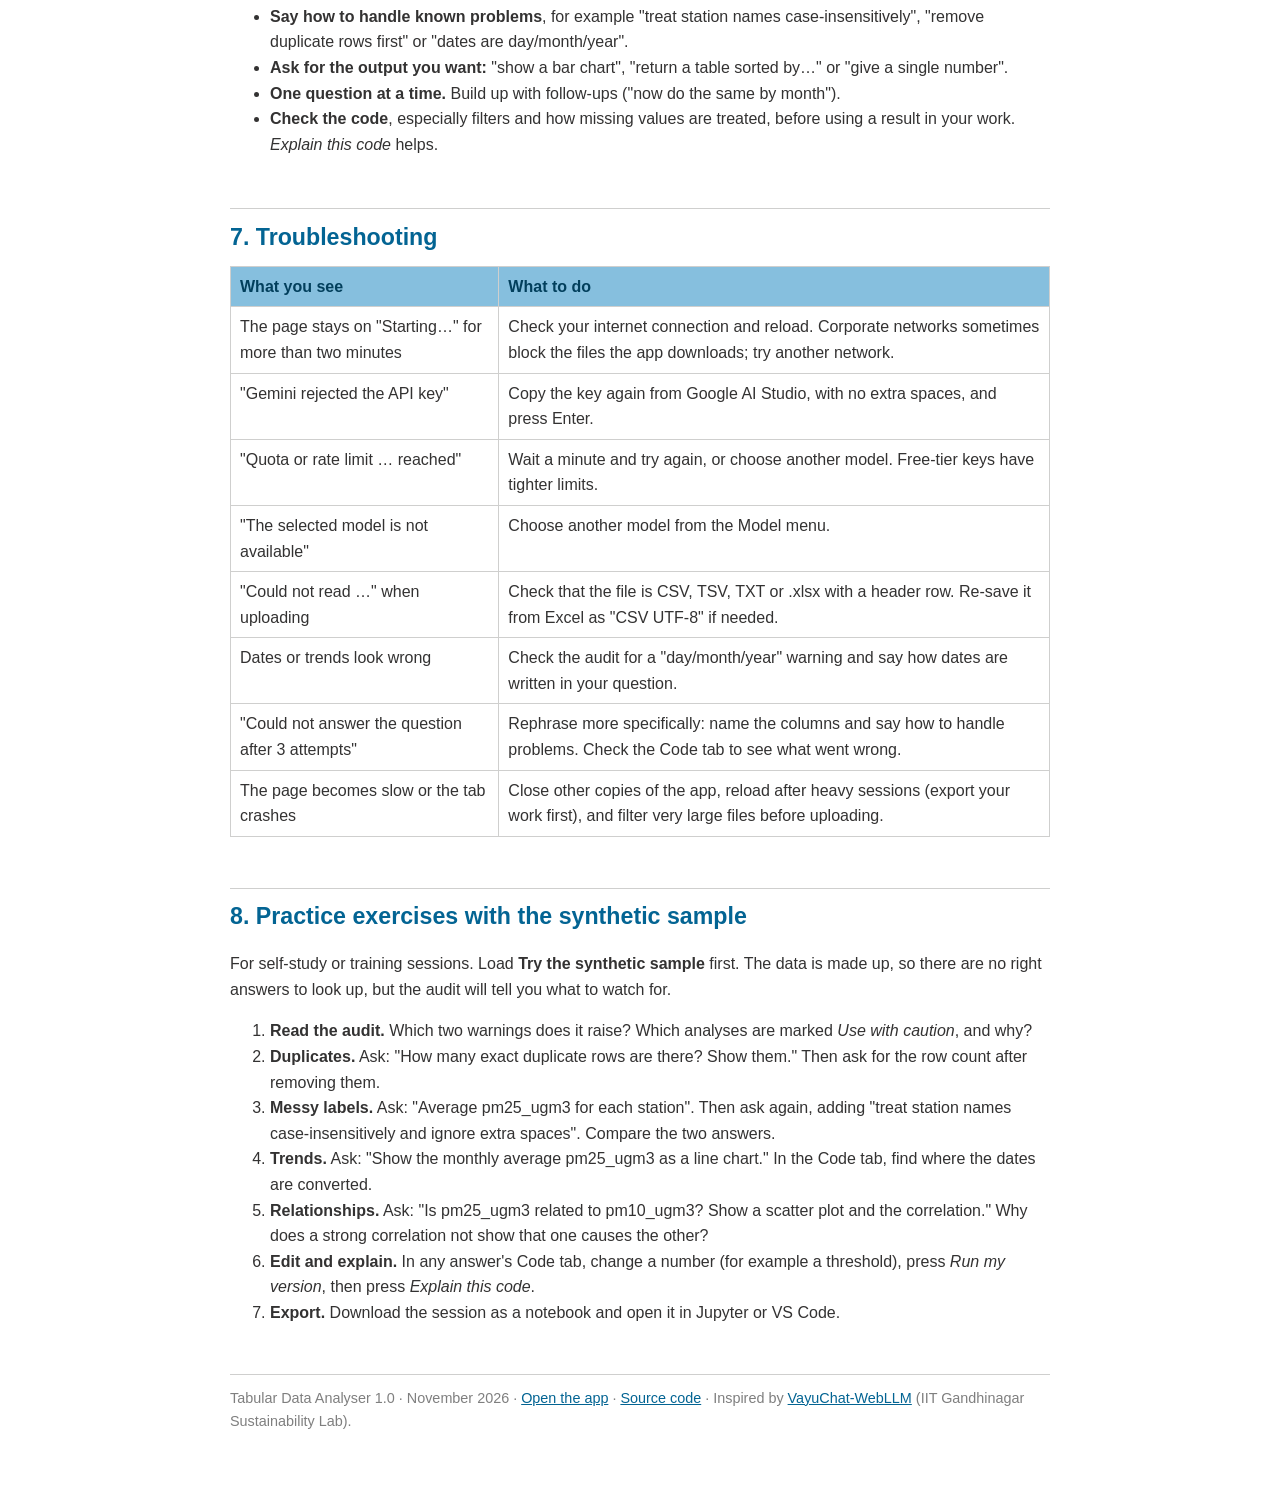
==== commit 20f4040c: "Tour notebook step, single tour button, high-resolution guide images - Export tab always shows the J" ====
--- a/guide.html
+++ b/guide.html
@@ -31,7 +31,6 @@
     .toc ol { margin: 6px 0; padding-left: 22px; }
     figure { margin: 16px 0; }
     figure img { width: 100%; border: 1px solid var(--line); border-radius: 6px; display: block; }
-    figure img.natural { width: auto; max-width: 100%; }   /* smaller screenshots: avoid blurry enlargement */
     figcaption { color: var(--grey); font-size: 0.9em; margin-top: 6px; }
     table { border-collapse: collapse; width: 100%; margin: 10px 0 16px; background: #FFFFFF; }
     th, td { border: 1px solid var(--line); padding: 7px 9px; text-align: left; vertical-align: top; }
@@ -165,7 +164,7 @@
     <li>Ask follow-up questions; the app remembers your last few questions and the code that answered them.</li>
   </ul>
   <figure>
-    <img class="natural" src="guide-images/05-ask-questions.jpg" alt="The Ask questions tab: example question buttons, the question box, the What will be sent to Gemini panel and the Analyse button" />
+    <img src="guide-images/05-ask-questions.jpg" alt="The Ask questions tab: example question buttons, the question box, the What will be sent to Gemini panel and the Analyse button" />
     <figcaption>The <strong>② Ask questions</strong> tab after clicking an example question.</figcaption>
   </figure>
 
@@ -181,14 +180,20 @@
   </table>
 
   <h3><span class="step">6</span>Take your work away</h3>
-  <p>The <strong>③ Export</strong> tab saves the session as a <strong>Python script</strong> or <strong>Jupyter
-    notebook</strong> containing your questions and code. Results are not included, so the files can be shared
-    without sharing your data; run them next to your data file to reproduce the results. The audit report can
-    also be downloaded there.</p>
+  <p>The <strong>③ Export</strong> tab saves the session as a <strong>Jupyter notebook (.ipynb)</strong> or a
+    <strong>Python script (.py)</strong> containing your questions and the code that answered them. Open the
+    notebook in Jupyter, VS Code or Google Colab and run it next to your data file to reproduce every result.
+    Results are not included, so the files can be shared without sharing your data. The buttons become active
+    after your first answer. The data quality report can also be downloaded here.</p>
+  <figure>
+    <img src="guide-images/06-export.jpg" alt="The Export tab with Jupyter notebook and Python script download buttons, and the data quality report download" />
+    <figcaption>The <strong>③ Export</strong> tab. The notebook and script buttons are inactive until you have
+      answered a question.</figcaption>
+  </figure>
   <p>Under the title, the <strong>status line</strong> shows the last action. The <strong>Activity log</strong> at
     the bottom of the sidebar lists recent actions and how long each took.</p>
   <figure>
-    <img class="natural" src="guide-images/02-tour.jpg" alt="The guided tour highlighting the What you can analyse table, with an explanation bubble showing step 6 of 12" />
+    <img src="guide-images/02-tour.jpg" alt="The guided tour highlighting the data quality verdict banner, with an explanation bubble showing step 5 of 13" />
     <figcaption>The guided tour (🧭 Take the tour) moves around the page, highlights each part in turn and explains
       it. It switches tabs for you; use Next and Back, or the arrow keys, and Esc to leave.</figcaption>
   </figure>
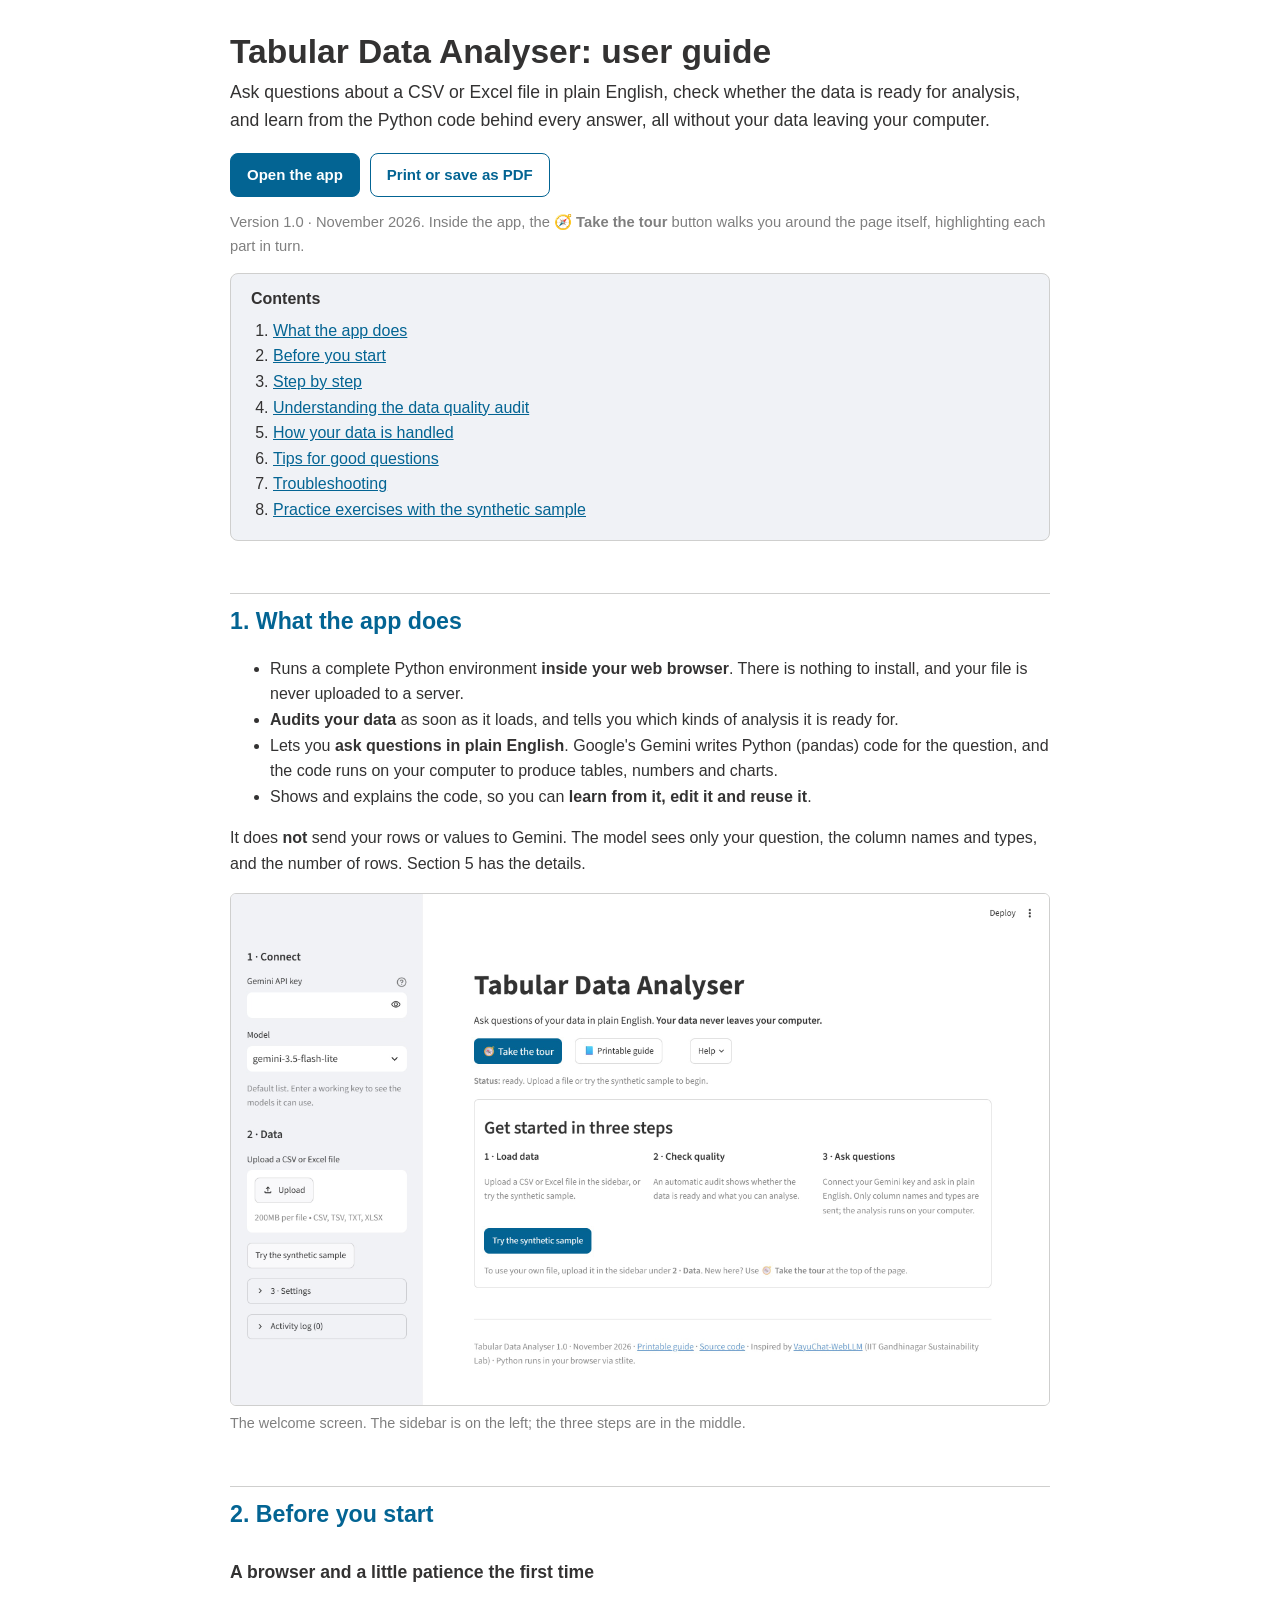
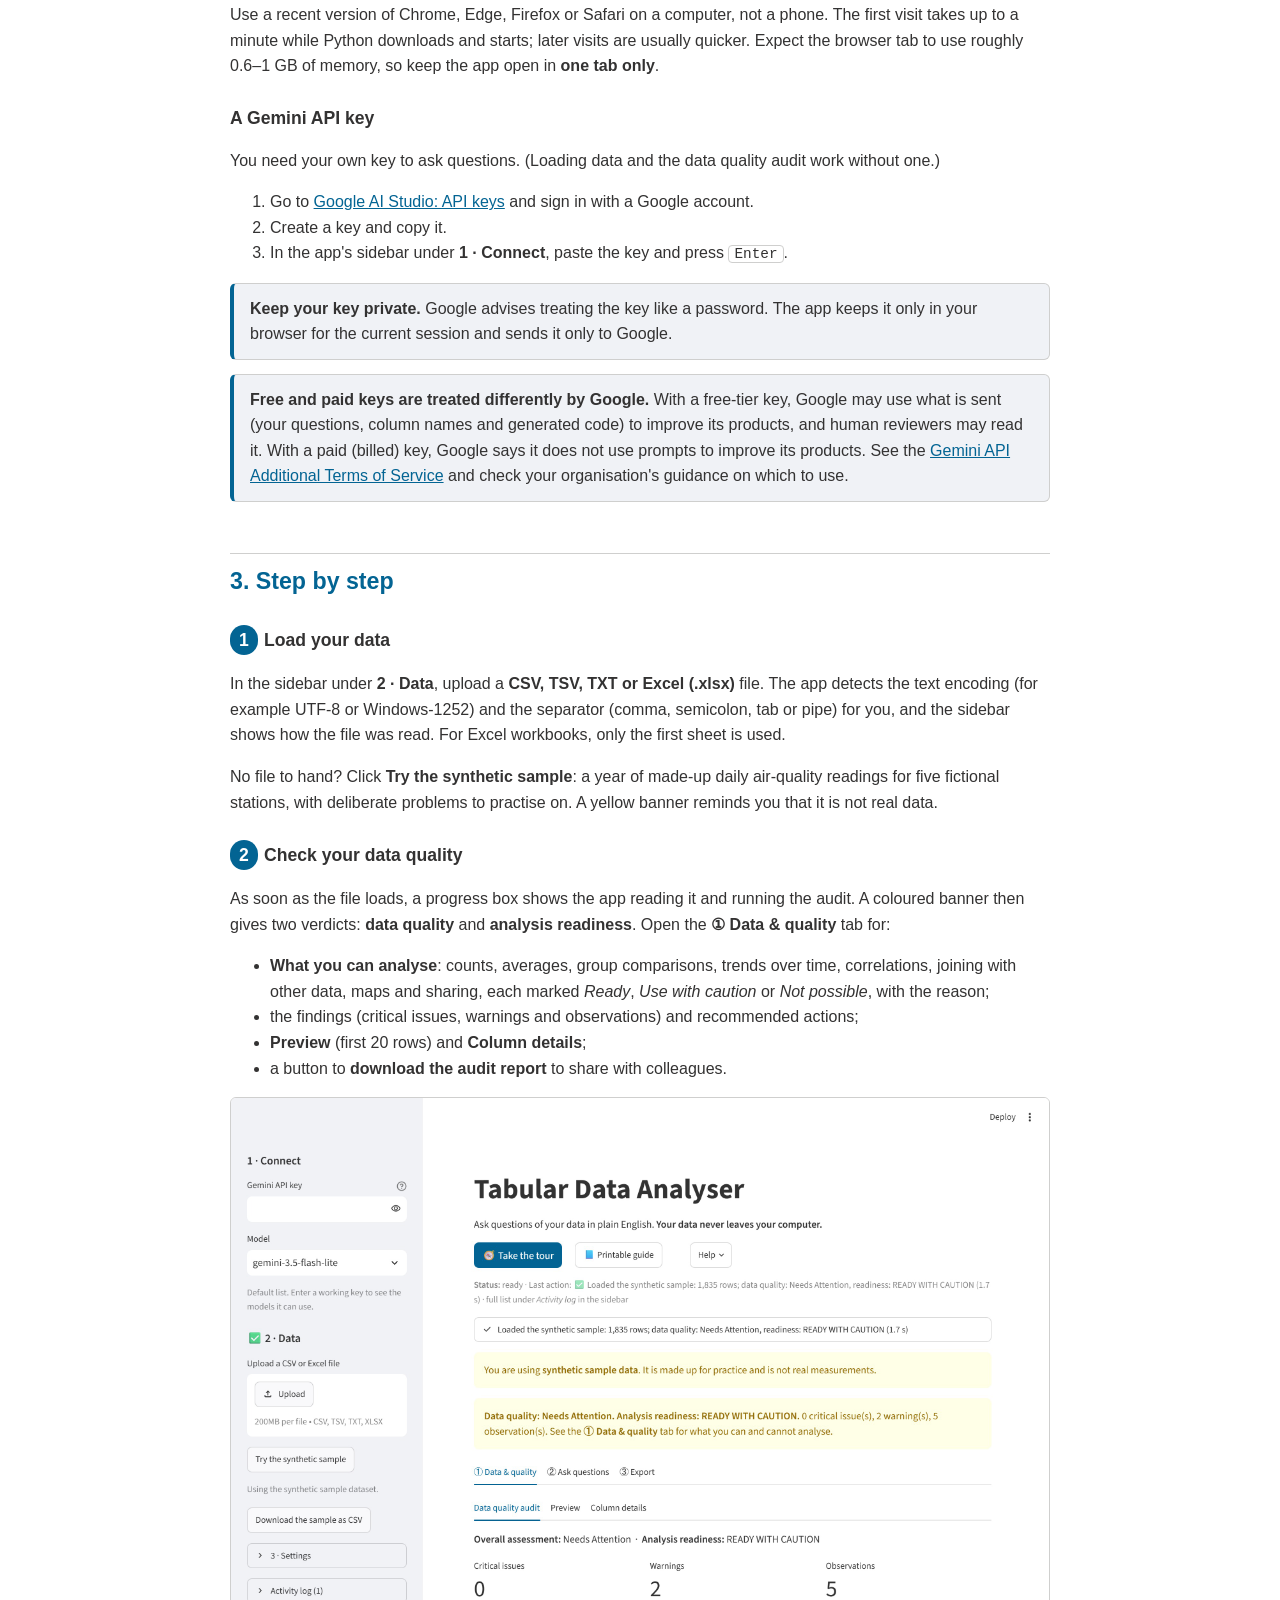
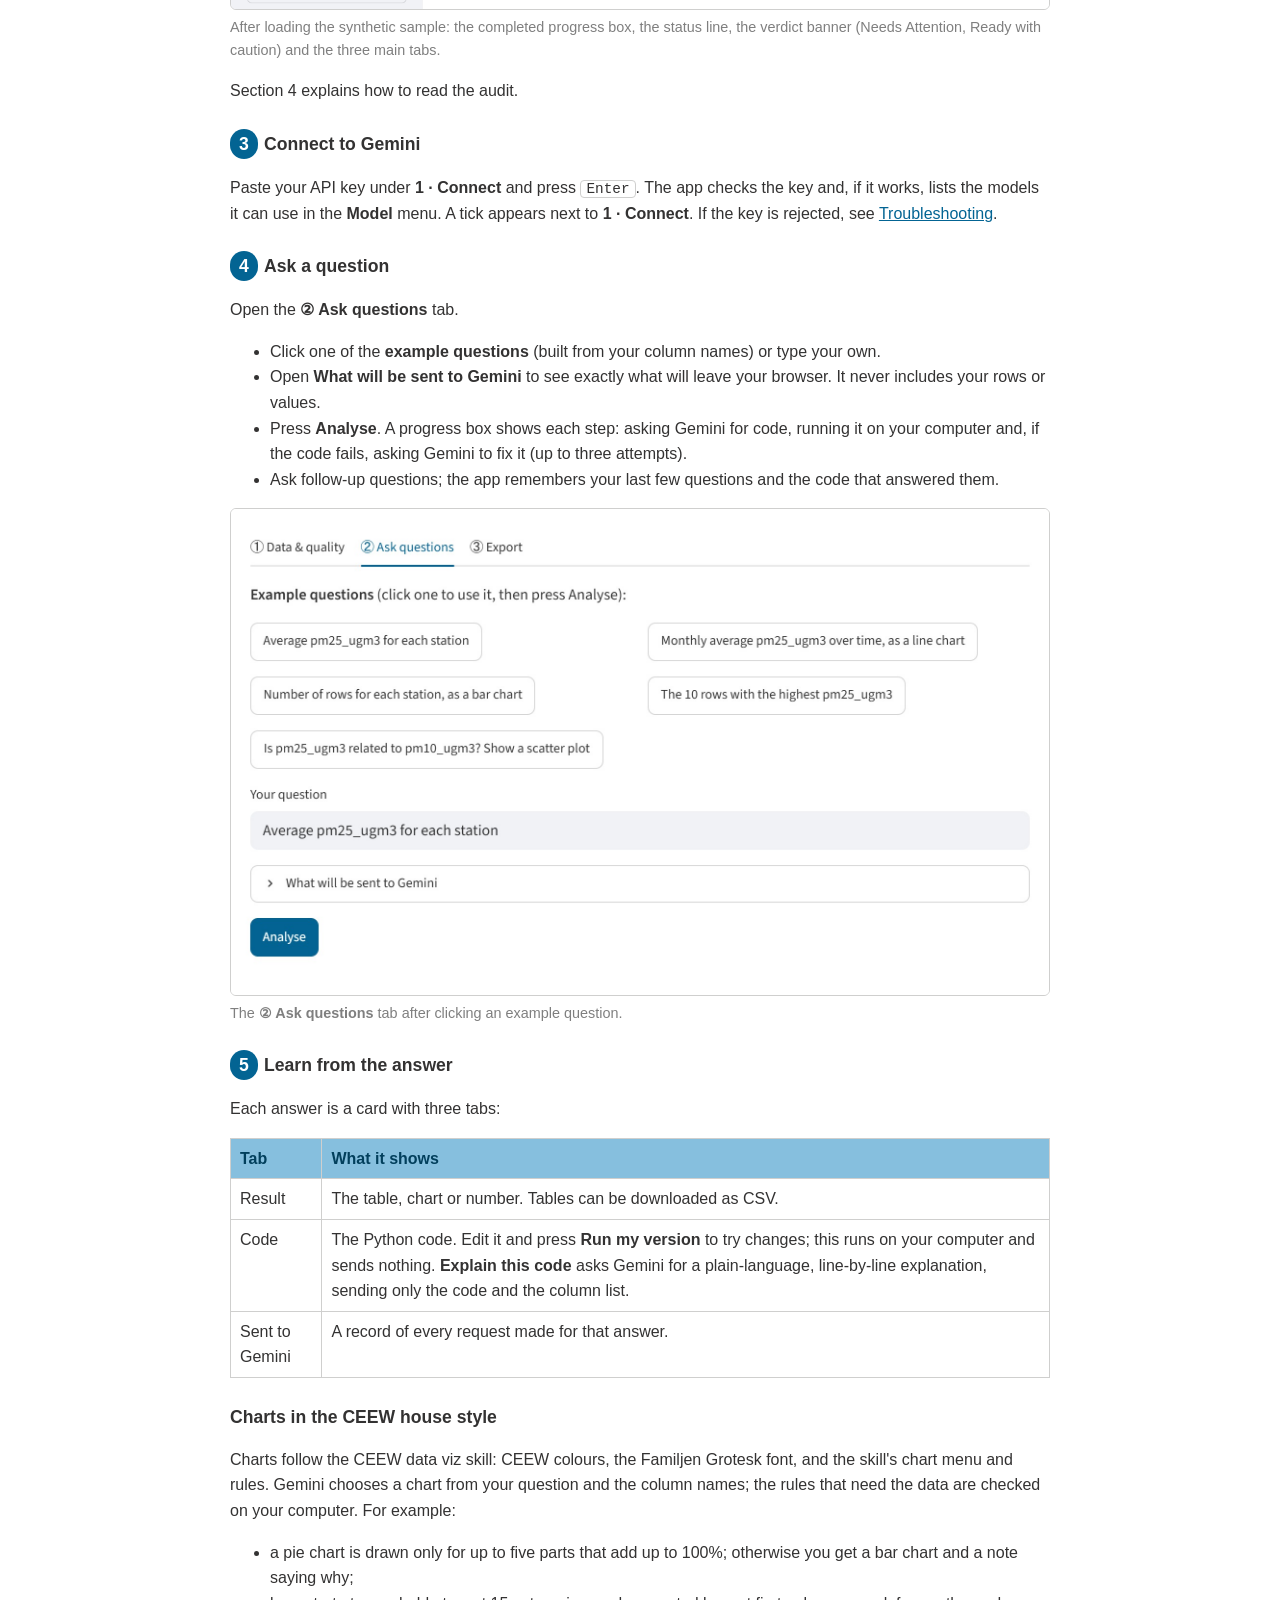
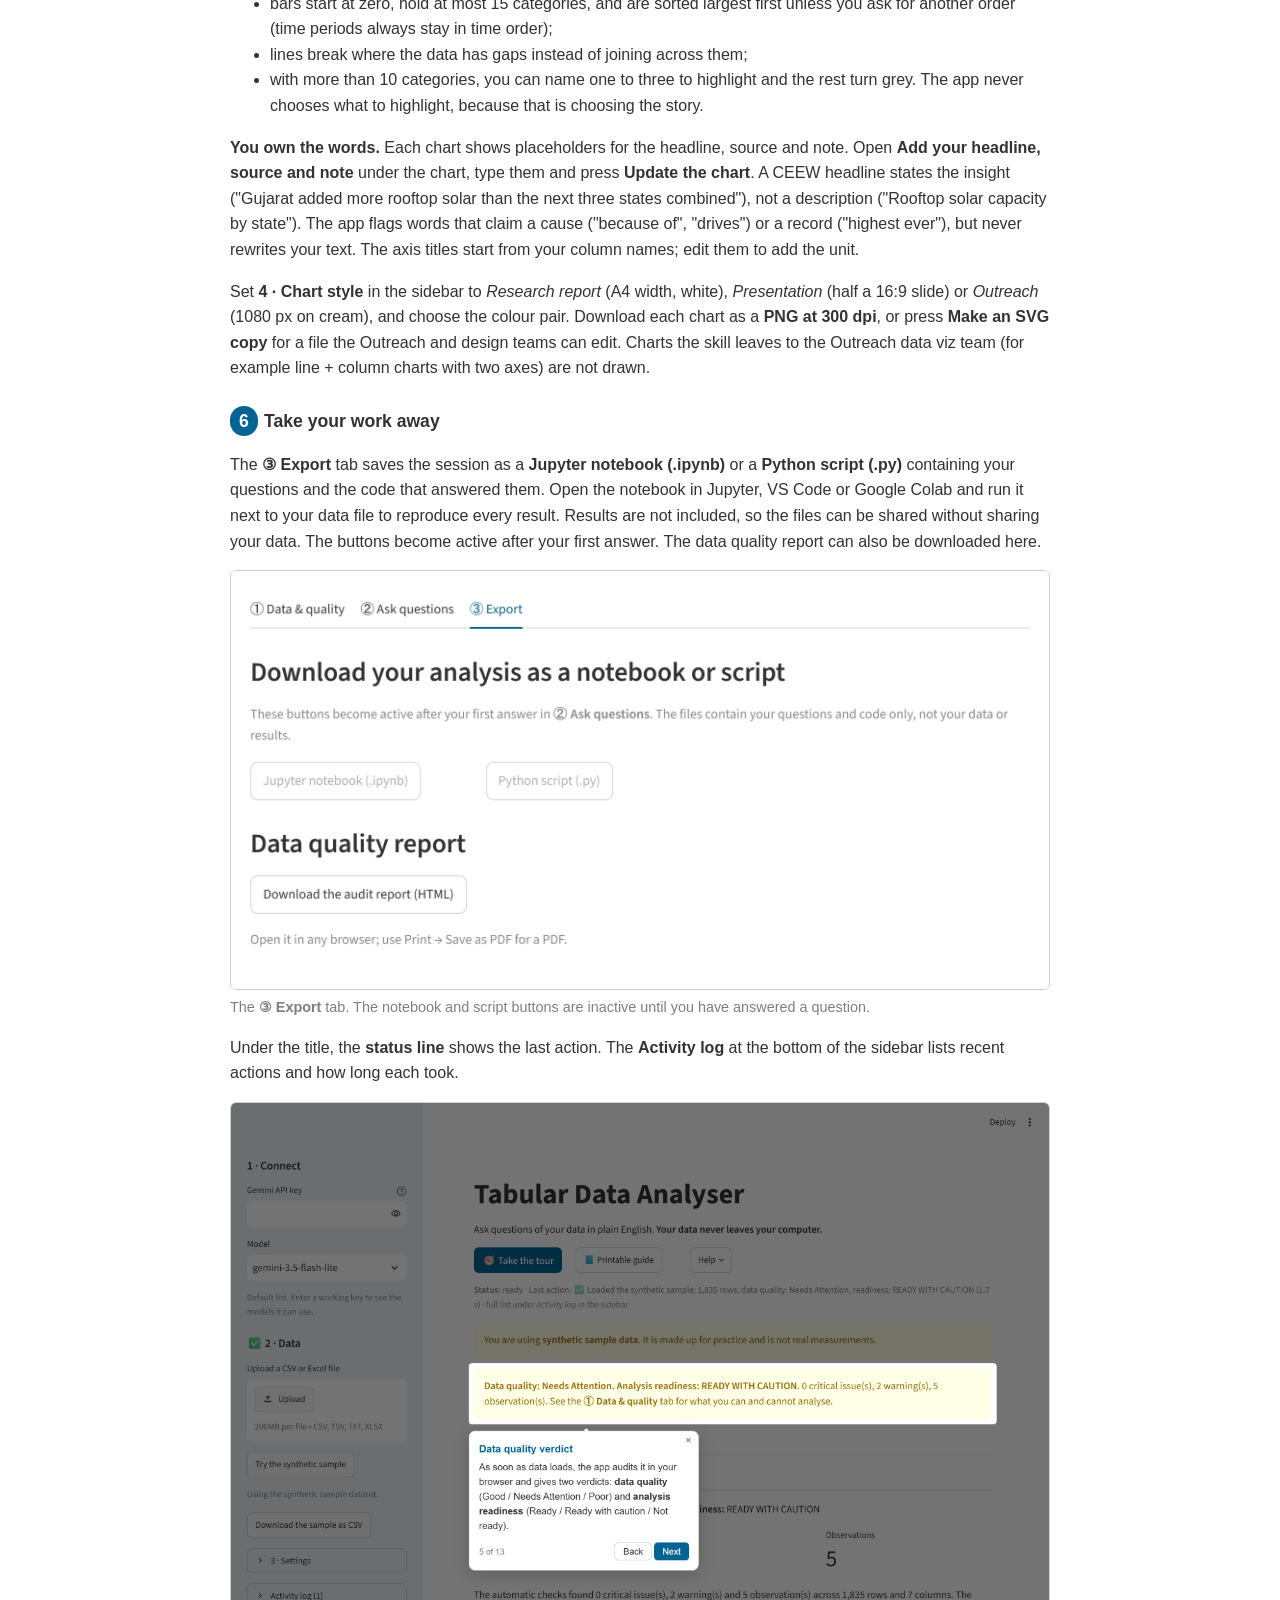
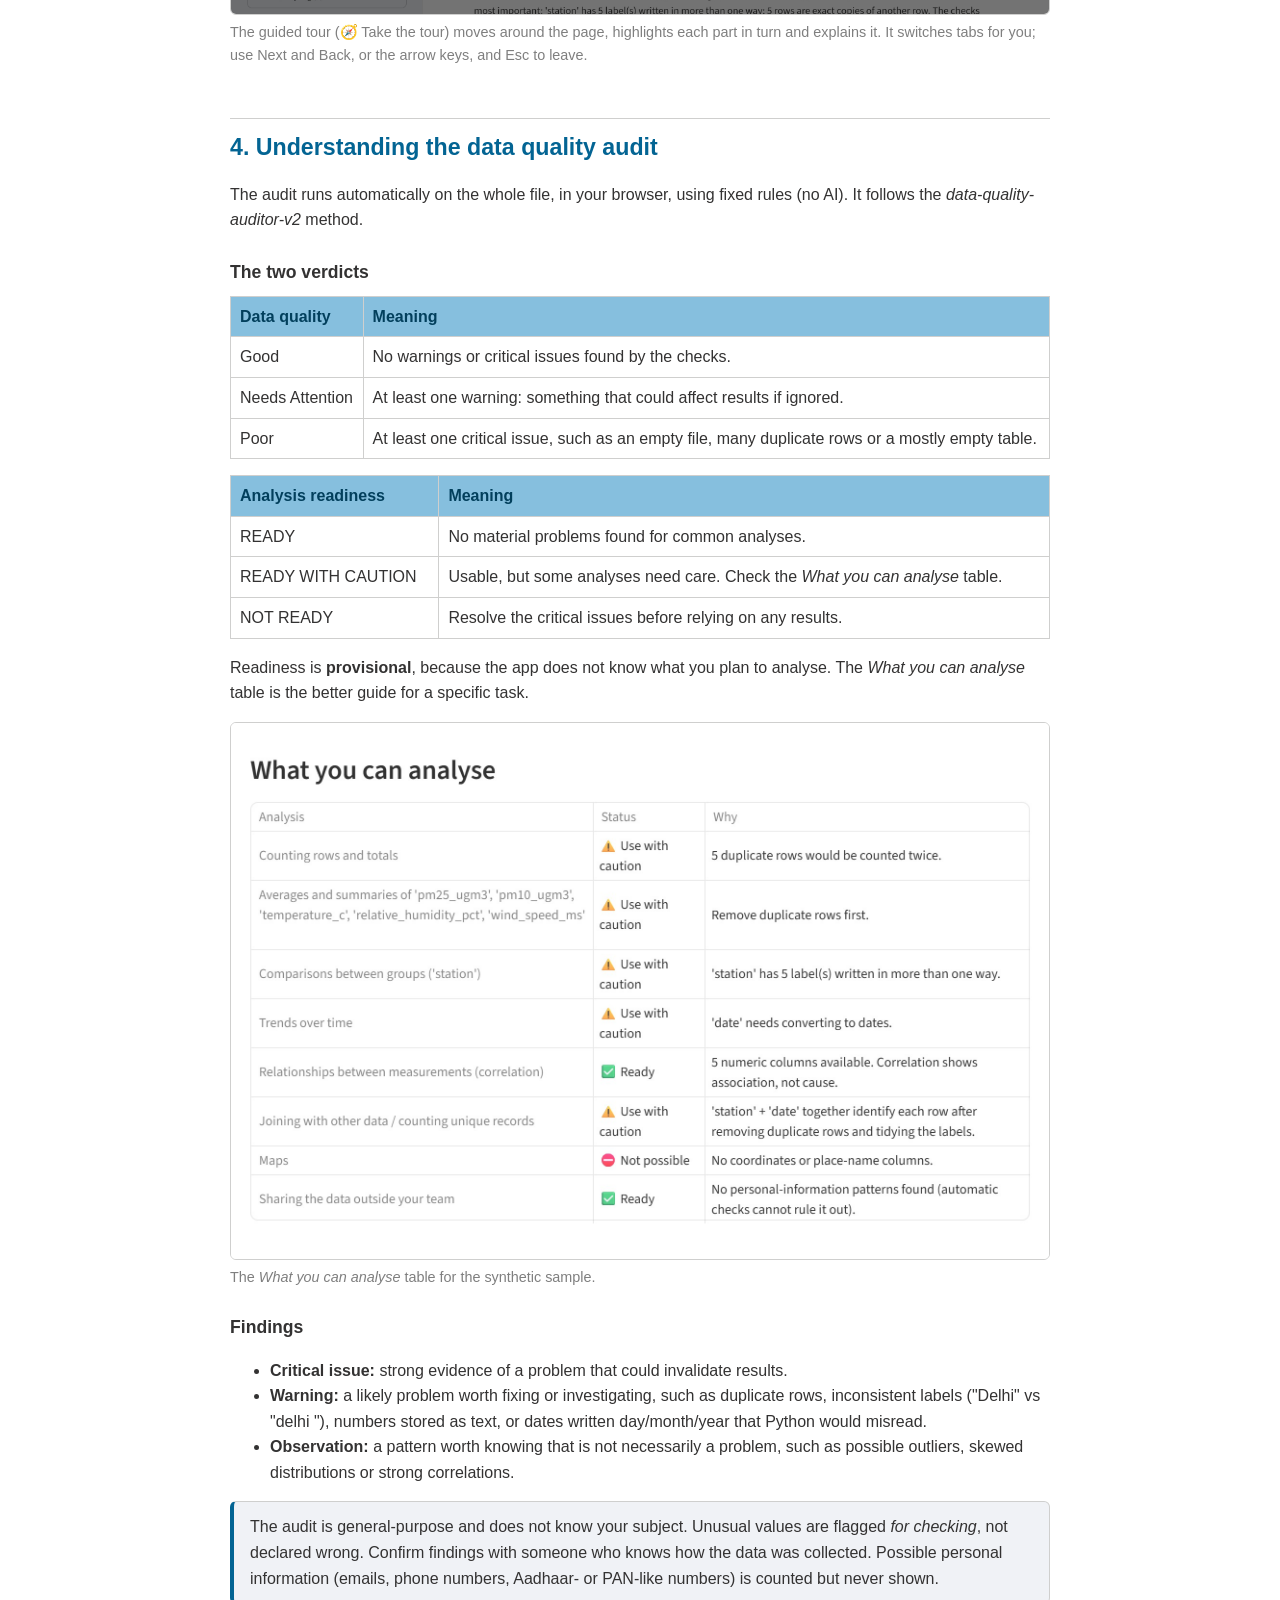
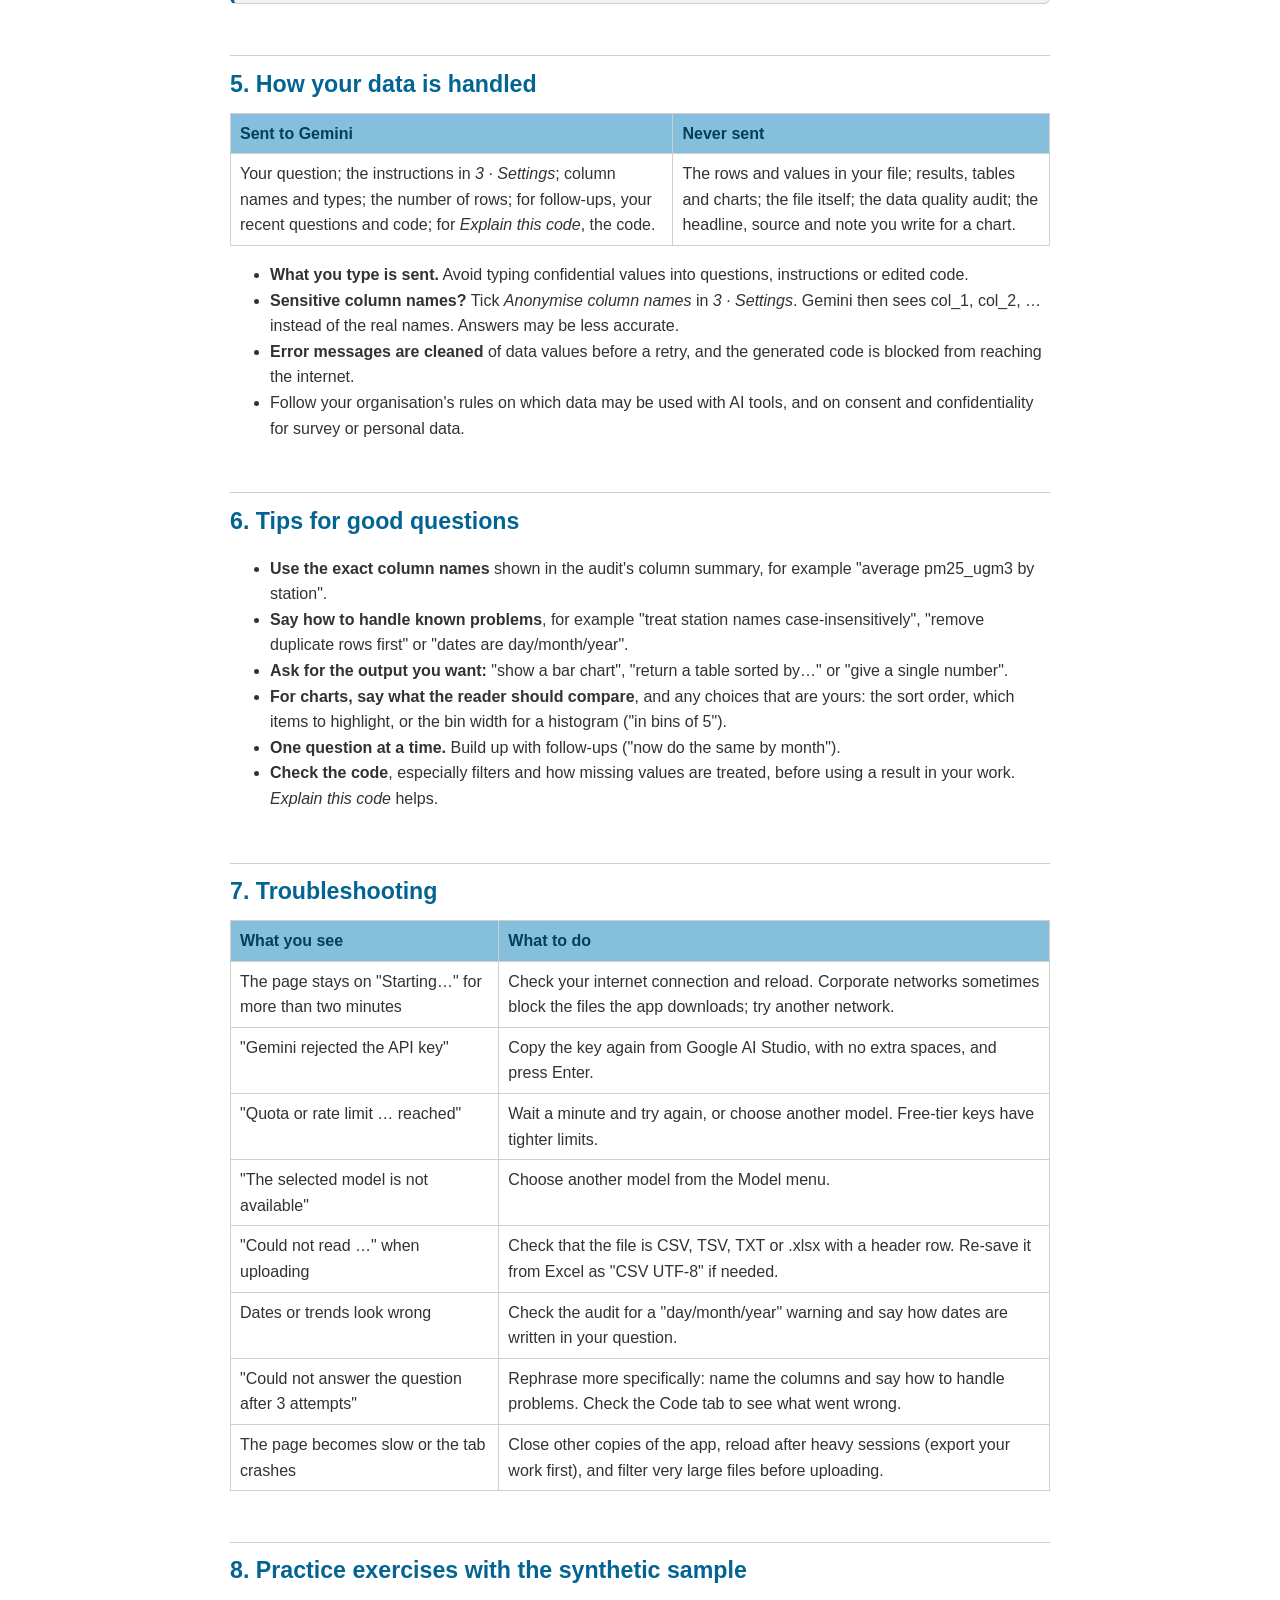
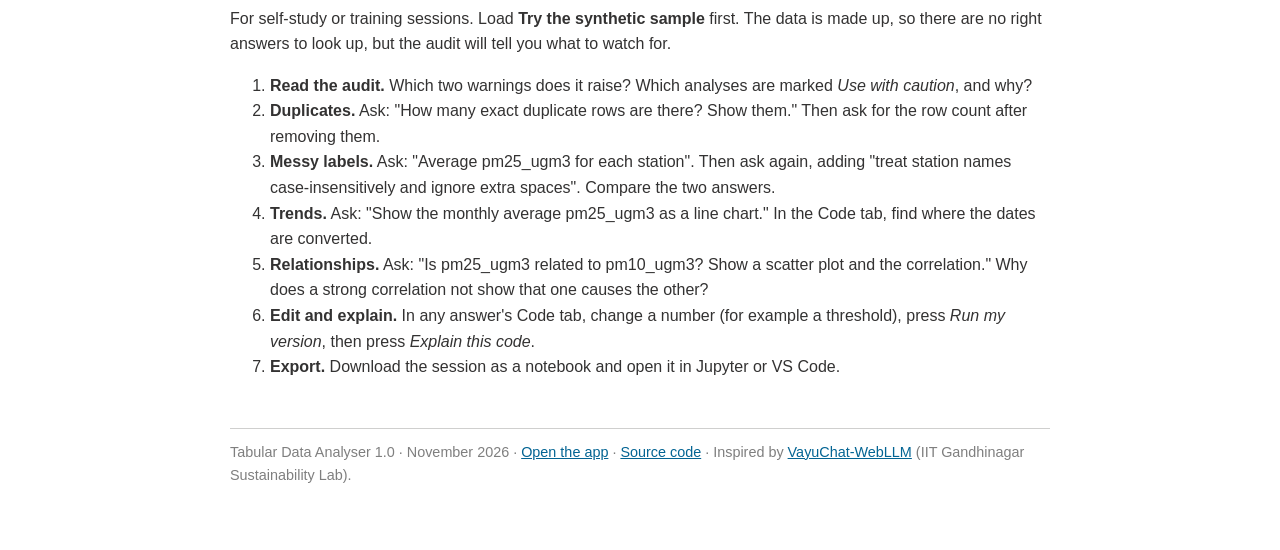
==== commit dfc12630: "CEEW house-style charts, following the CEEW data viz skill Gemini chooses a chart function (ceew.bar" ====
--- a/guide.html
+++ b/guide.html
@@ -41,6 +41,16 @@
     kbd { background: #FFFFFF; border: 1px solid var(--line); border-radius: 4px; padding: 0 5px; font-size: 0.9em; }
     footer { margin-top: 48px; padding-top: 12px; border-top: 1px solid var(--line); color: var(--grey); font-size: 0.9em; }
 
+    /* Phones */
+    @media (max-width: 600px) {
+      main { padding: 20px 14px 48px; }
+      h1 { font-size: 1.7em; }
+      h2 { font-size: 1.3em; }
+      .actions .button { flex: 1 1 auto; text-align: center; }
+      table { display: block; overflow-x: auto; }
+      th, td { padding: 6px 7px; }
+    }
+
     @media print {
       body { background: #FFFFFF; font-size: 11pt; }
       main { max-width: none; padding: 0; }
@@ -179,6 +189,31 @@
     <tr><td>Sent to Gemini</td><td>A record of every request made for that answer.</td></tr>
   </table>
 
+  <h3 id="charts">Charts in the CEEW house style</h3>
+  <p>Charts follow the CEEW data viz skill: CEEW colours, the Familjen Grotesk font, and the skill's chart menu and
+    rules. Gemini chooses a chart from your question and the column names; the rules that need the data are
+    checked on your computer. For example:</p>
+  <ul>
+    <li>a pie chart is drawn only for up to five parts that add up to 100%; otherwise you get a bar chart and a
+      note saying why;</li>
+    <li>bars start at zero, hold at most 15 categories, and are sorted largest first unless you ask for another
+      order (time periods always stay in time order);</li>
+    <li>lines break where the data has gaps instead of joining across them;</li>
+    <li>with more than 10 categories, you can name one to three to highlight and the rest turn grey. The app never
+      chooses what to highlight, because that is choosing the story.</li>
+  </ul>
+  <p><strong>You own the words.</strong> Each chart shows placeholders for the headline, source and note. Open
+    <strong>Add your headline, source and note</strong> under the chart, type them and press <strong>Update the
+    chart</strong>. A CEEW headline states the insight ("Gujarat added more rooftop solar than the next three states
+    combined"), not a description ("Rooftop solar capacity by state"). The app flags words that claim a cause
+    ("because of", "drives") or a record ("highest ever"), but never rewrites your text. The axis titles start from
+    your column names; edit them to add the unit.</p>
+  <p>Set <strong>4 · Chart style</strong> in the sidebar to <em>Research report</em> (A4 width, white), <em>
+    Presentation</em> (half a 16:9 slide) or <em>Outreach</em> (1080&nbsp;px on cream), and choose the colour pair.
+    Download each chart as a <strong>PNG at 300&nbsp;dpi</strong>, or press <strong>Make an SVG copy</strong> for a
+    file the Outreach and design teams can edit. Charts the skill leaves to the Outreach data viz team (for example
+    line + column charts with two axes) are not drawn.</p>
+
   <h3><span class="step">6</span>Take your work away</h3>
   <p>The <strong>③ Export</strong> tab saves the session as a <strong>Jupyter notebook (.ipynb)</strong> or a
     <strong>Python script (.py)</strong> containing your questions and the code that answered them. Open the
@@ -243,7 +278,7 @@
       <td>Your question; the instructions in <em>3 · Settings</em>; column names and types; the number of rows; for
         follow-ups, your recent questions and code; for <em>Explain this code</em>, the code.</td>
       <td>The rows and values in your file; results, tables and charts; the file itself; the data quality
-        audit.</td>
+        audit; the headline, source and note you write for a chart.</td>
     </tr>
   </table>
   <ul>
@@ -265,6 +300,8 @@
       "remove duplicate rows first" or "dates are day/month/year".</li>
     <li><strong>Ask for the output you want:</strong> "show a bar chart", "return a table sorted by…" or "give a
       single number".</li>
+    <li><strong>For charts, say what the reader should compare</strong>, and any choices that are yours: the sort
+      order, which items to highlight, or the bin width for a histogram ("in bins of 5").</li>
     <li><strong>One question at a time.</strong> Build up with follow-ups ("now do the same by month").</li>
     <li><strong>Check the code</strong>, especially filters and how missing values are treated, before using a
       result in your work. <em>Explain this code</em> helps.</li>
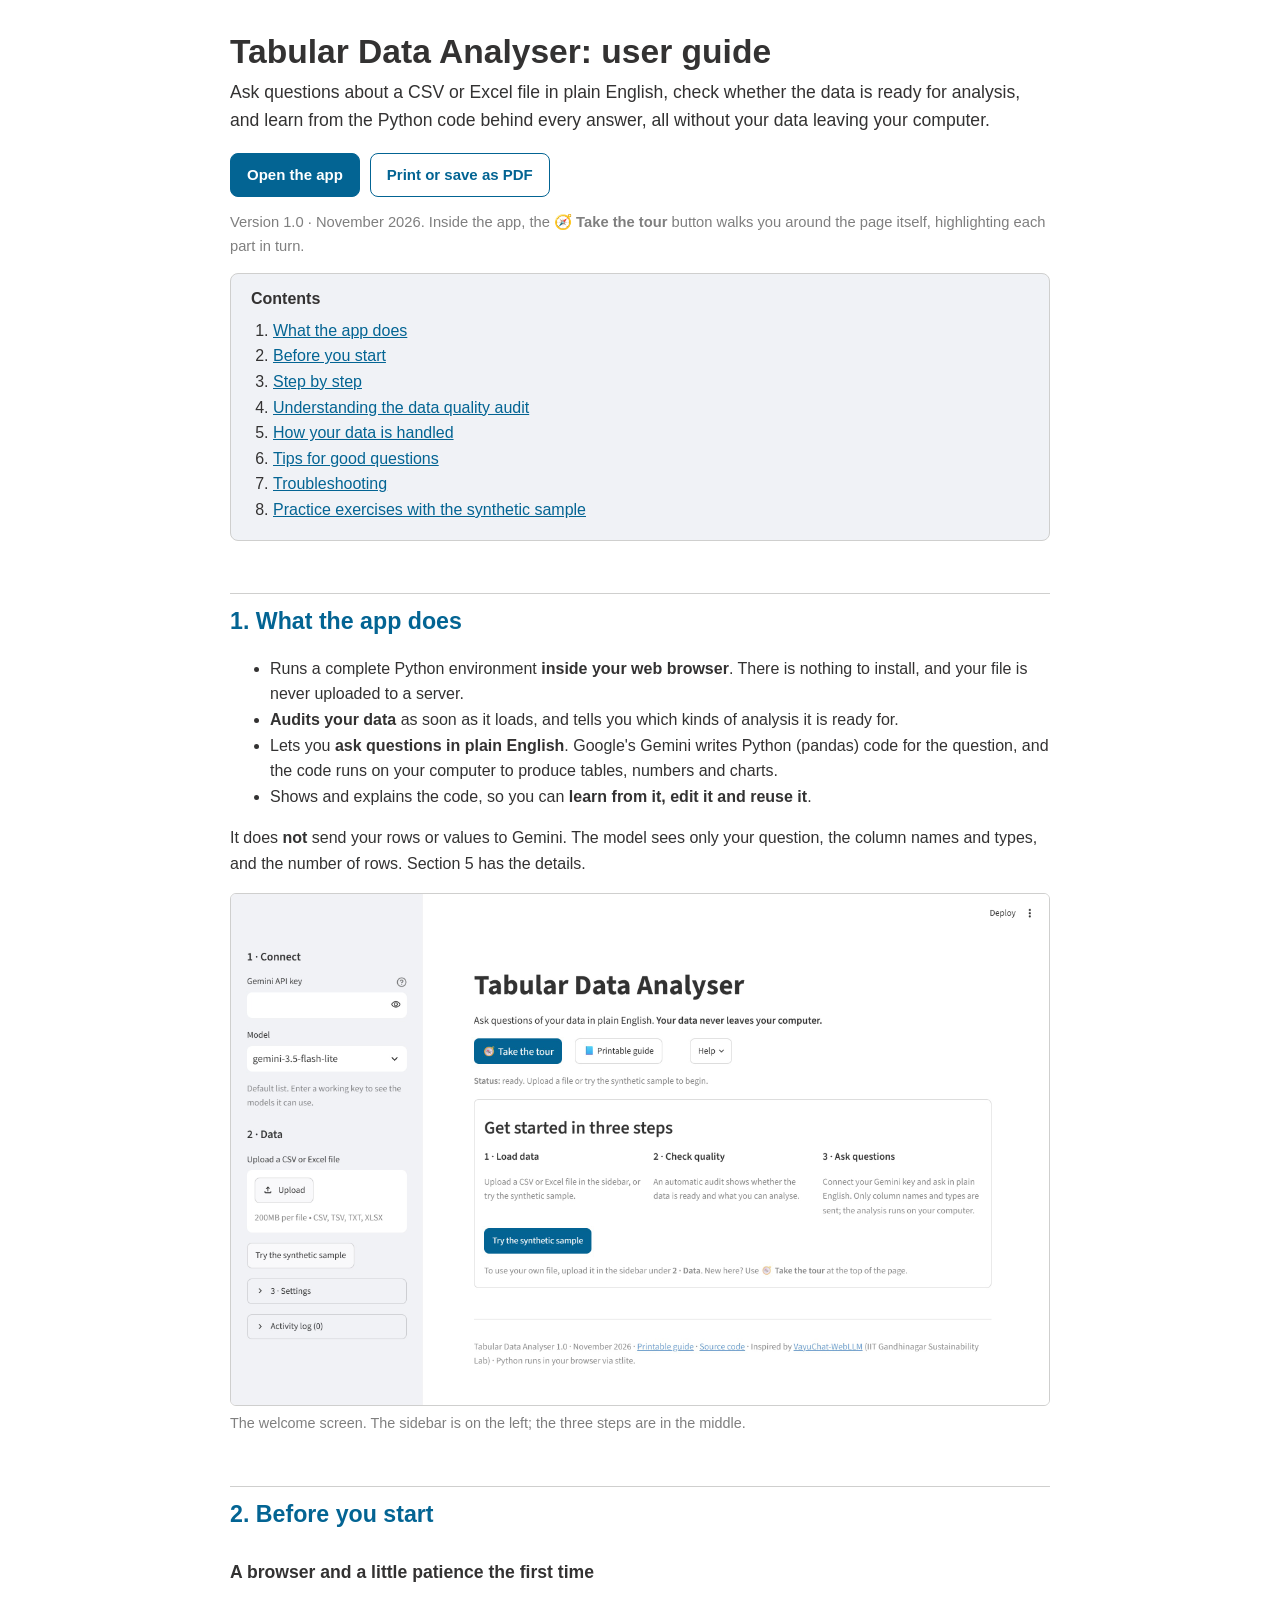
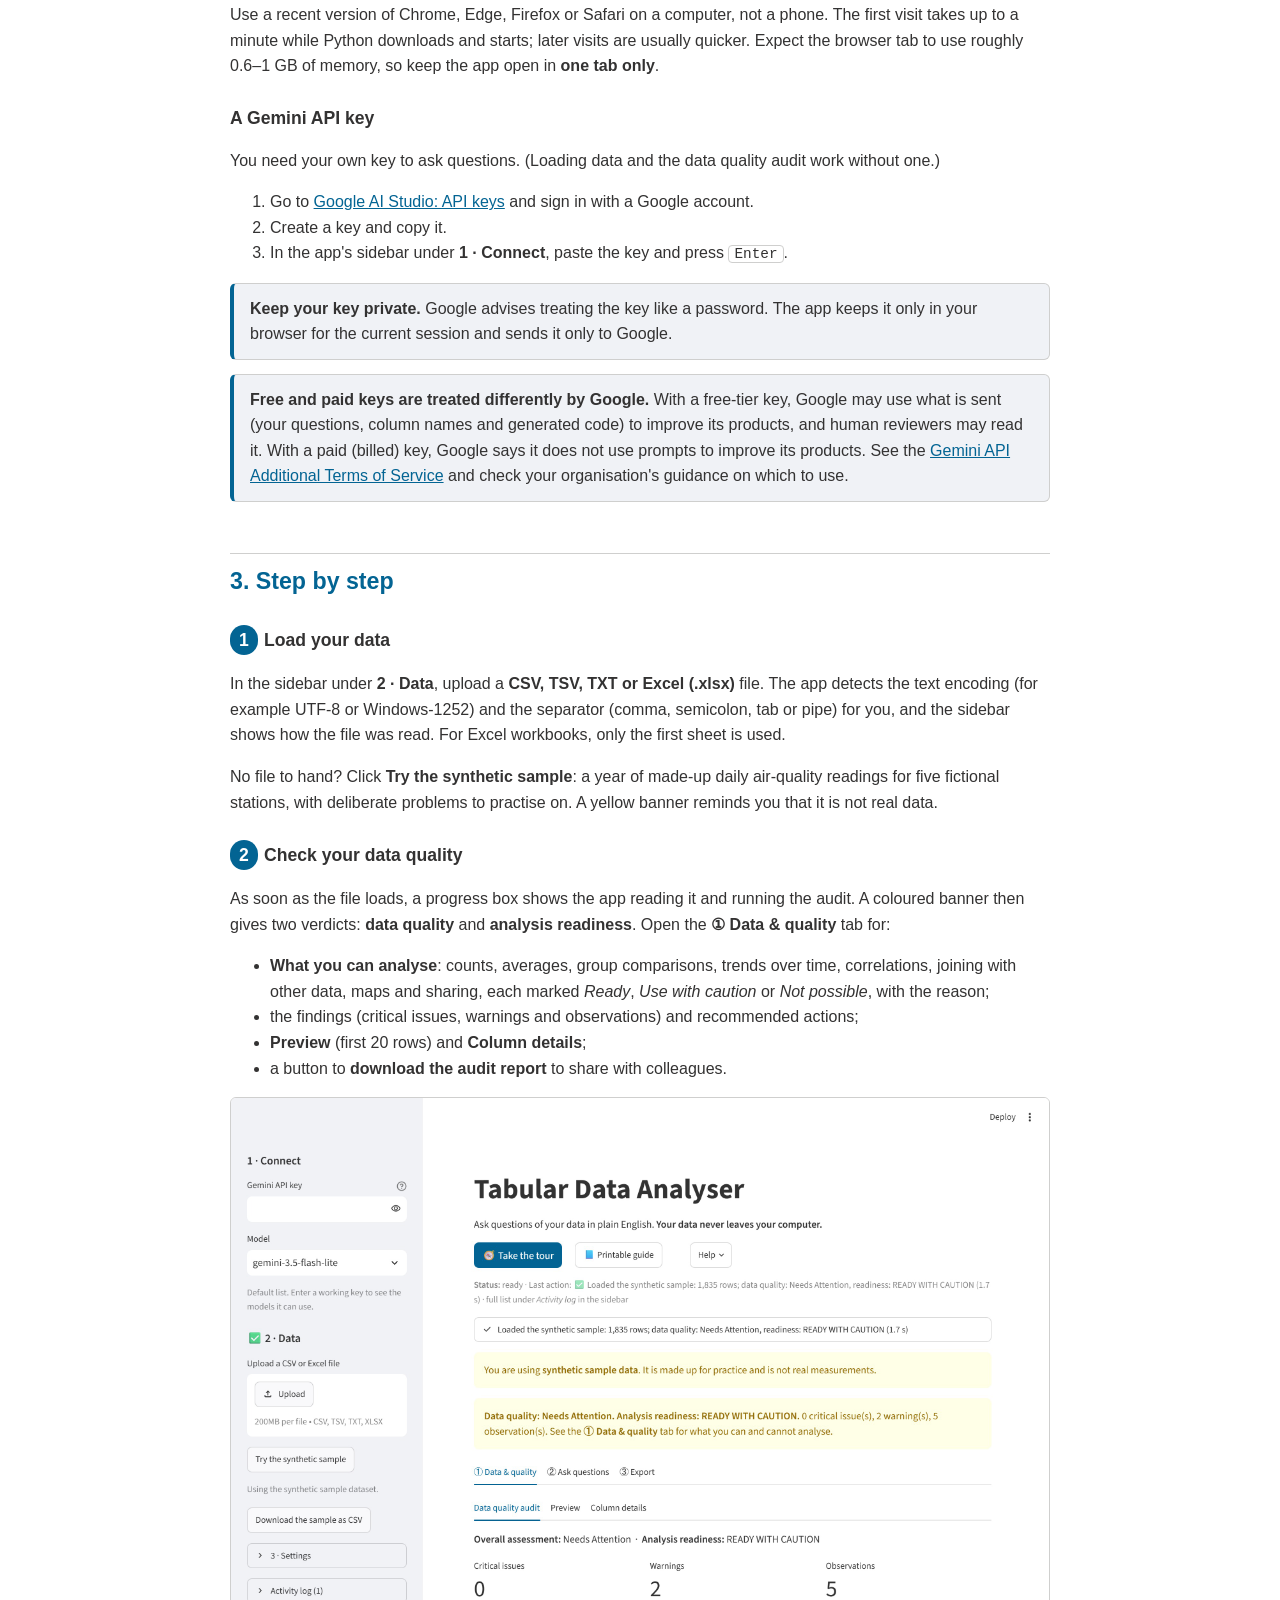
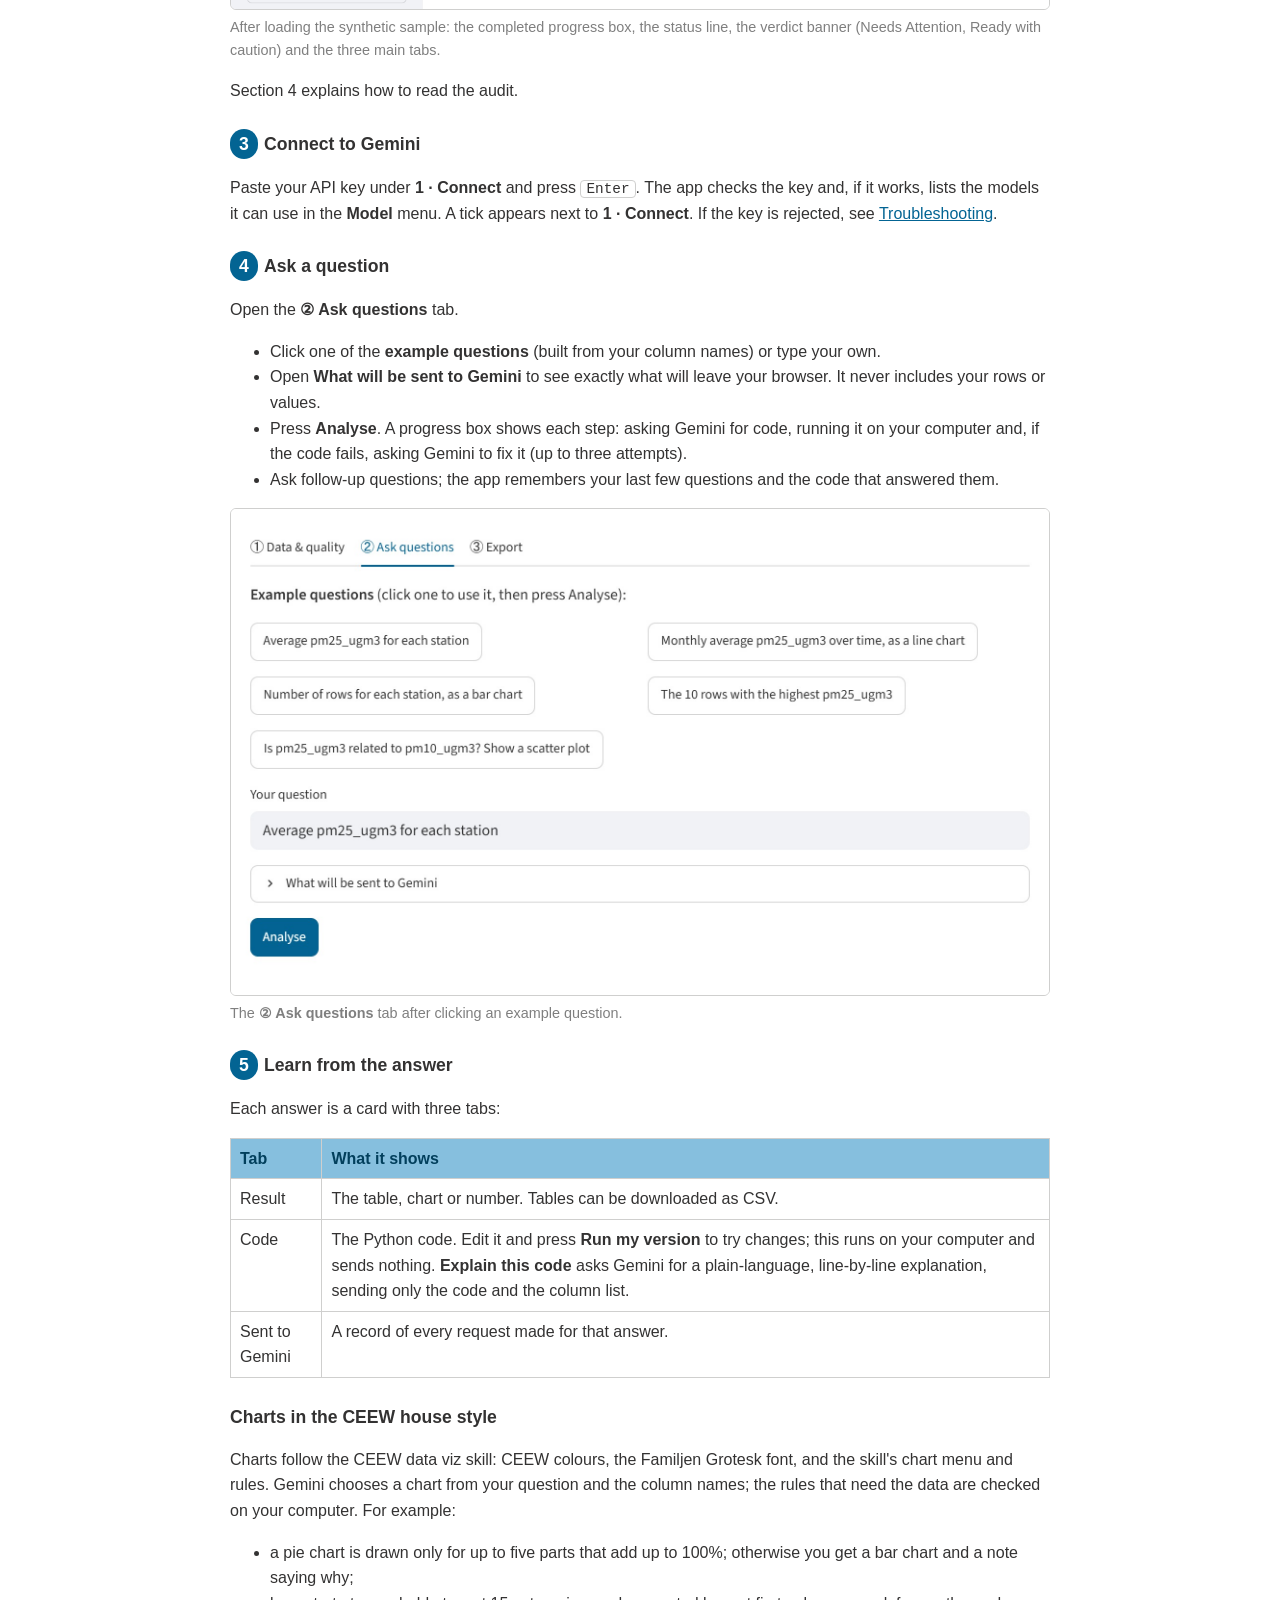
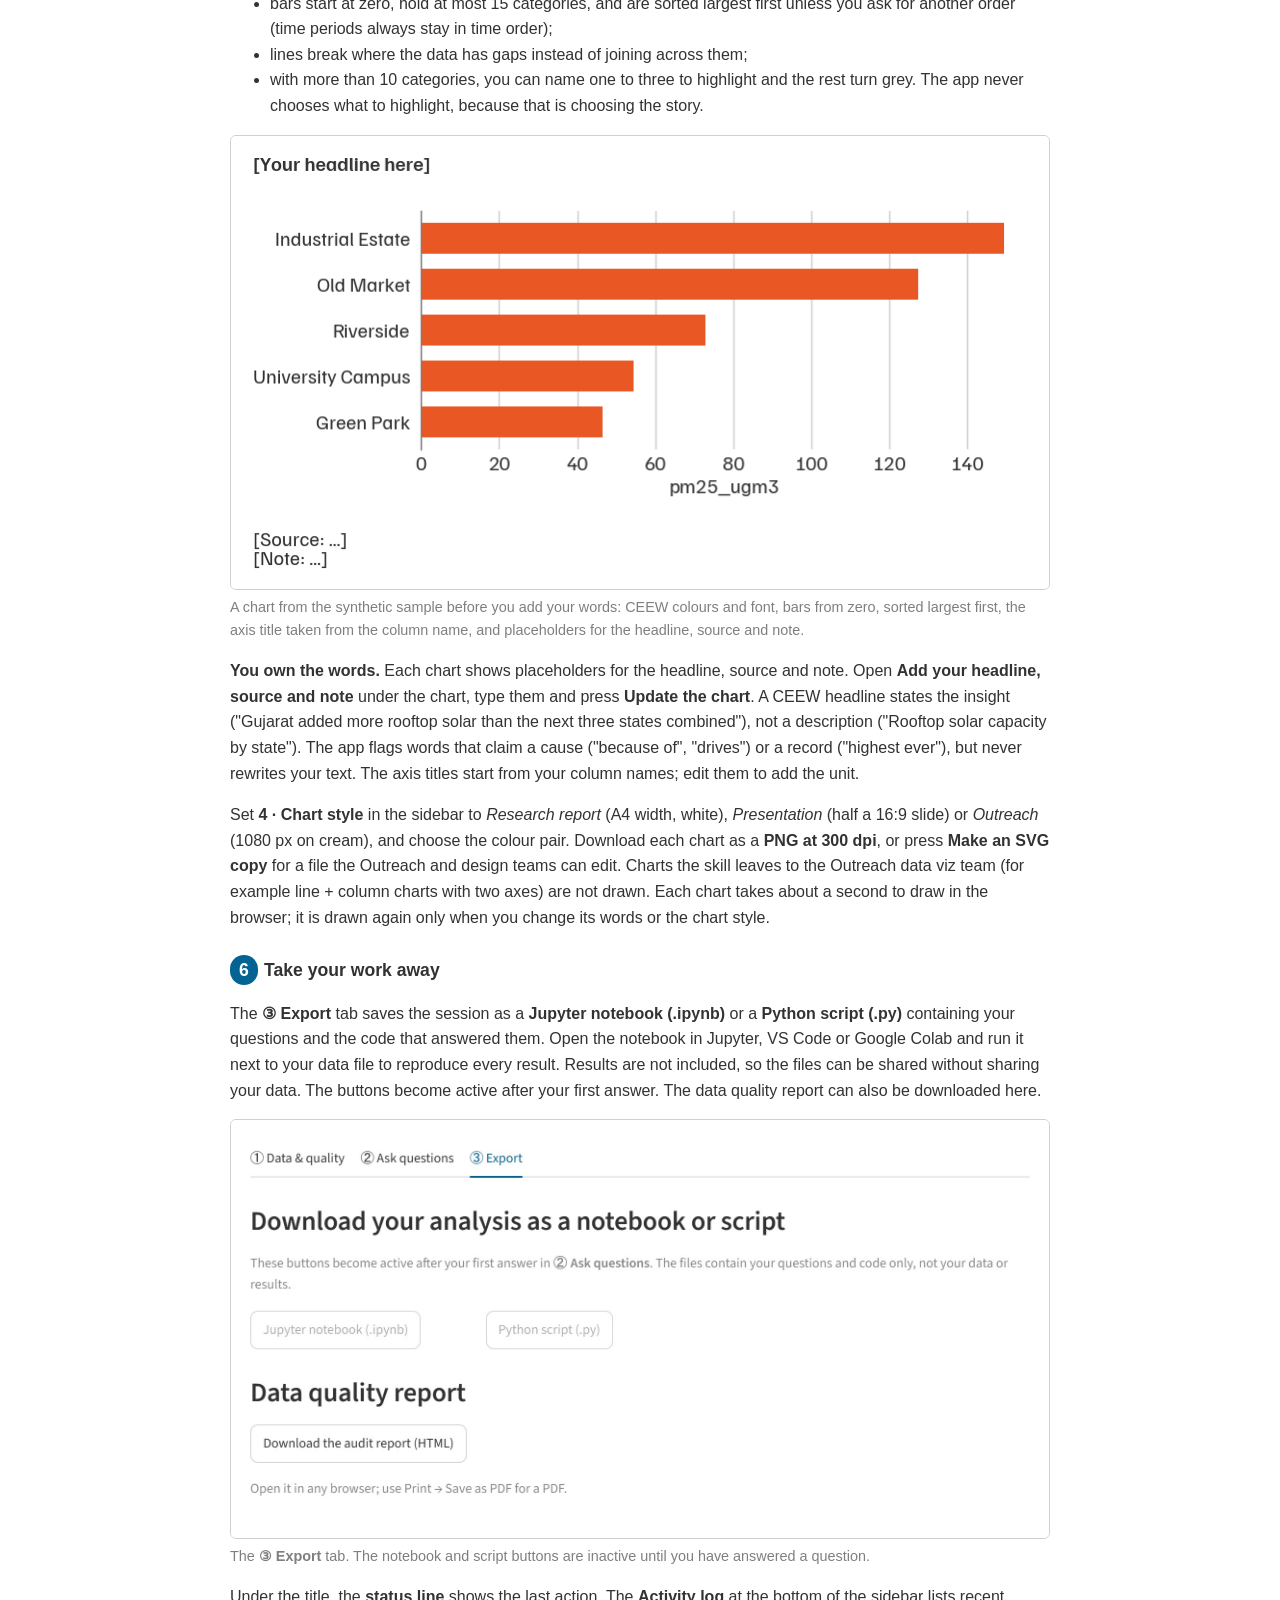
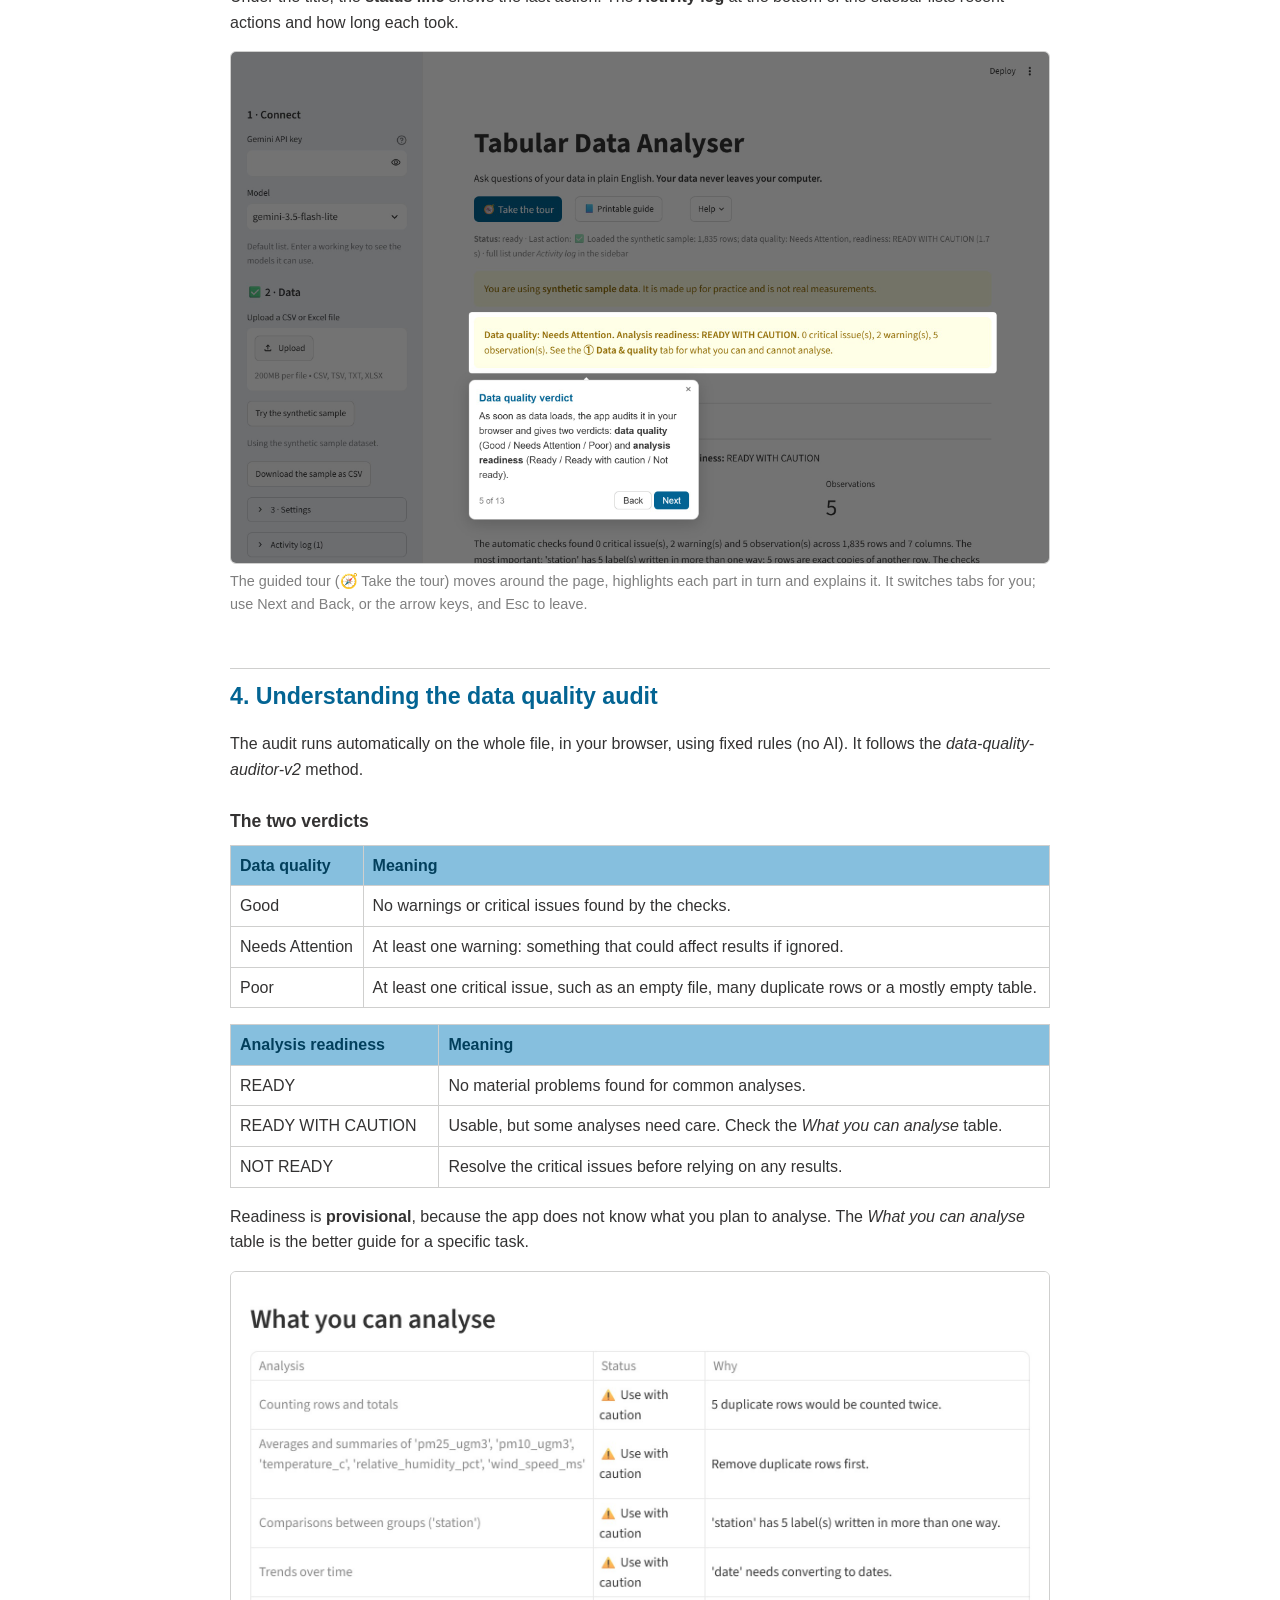
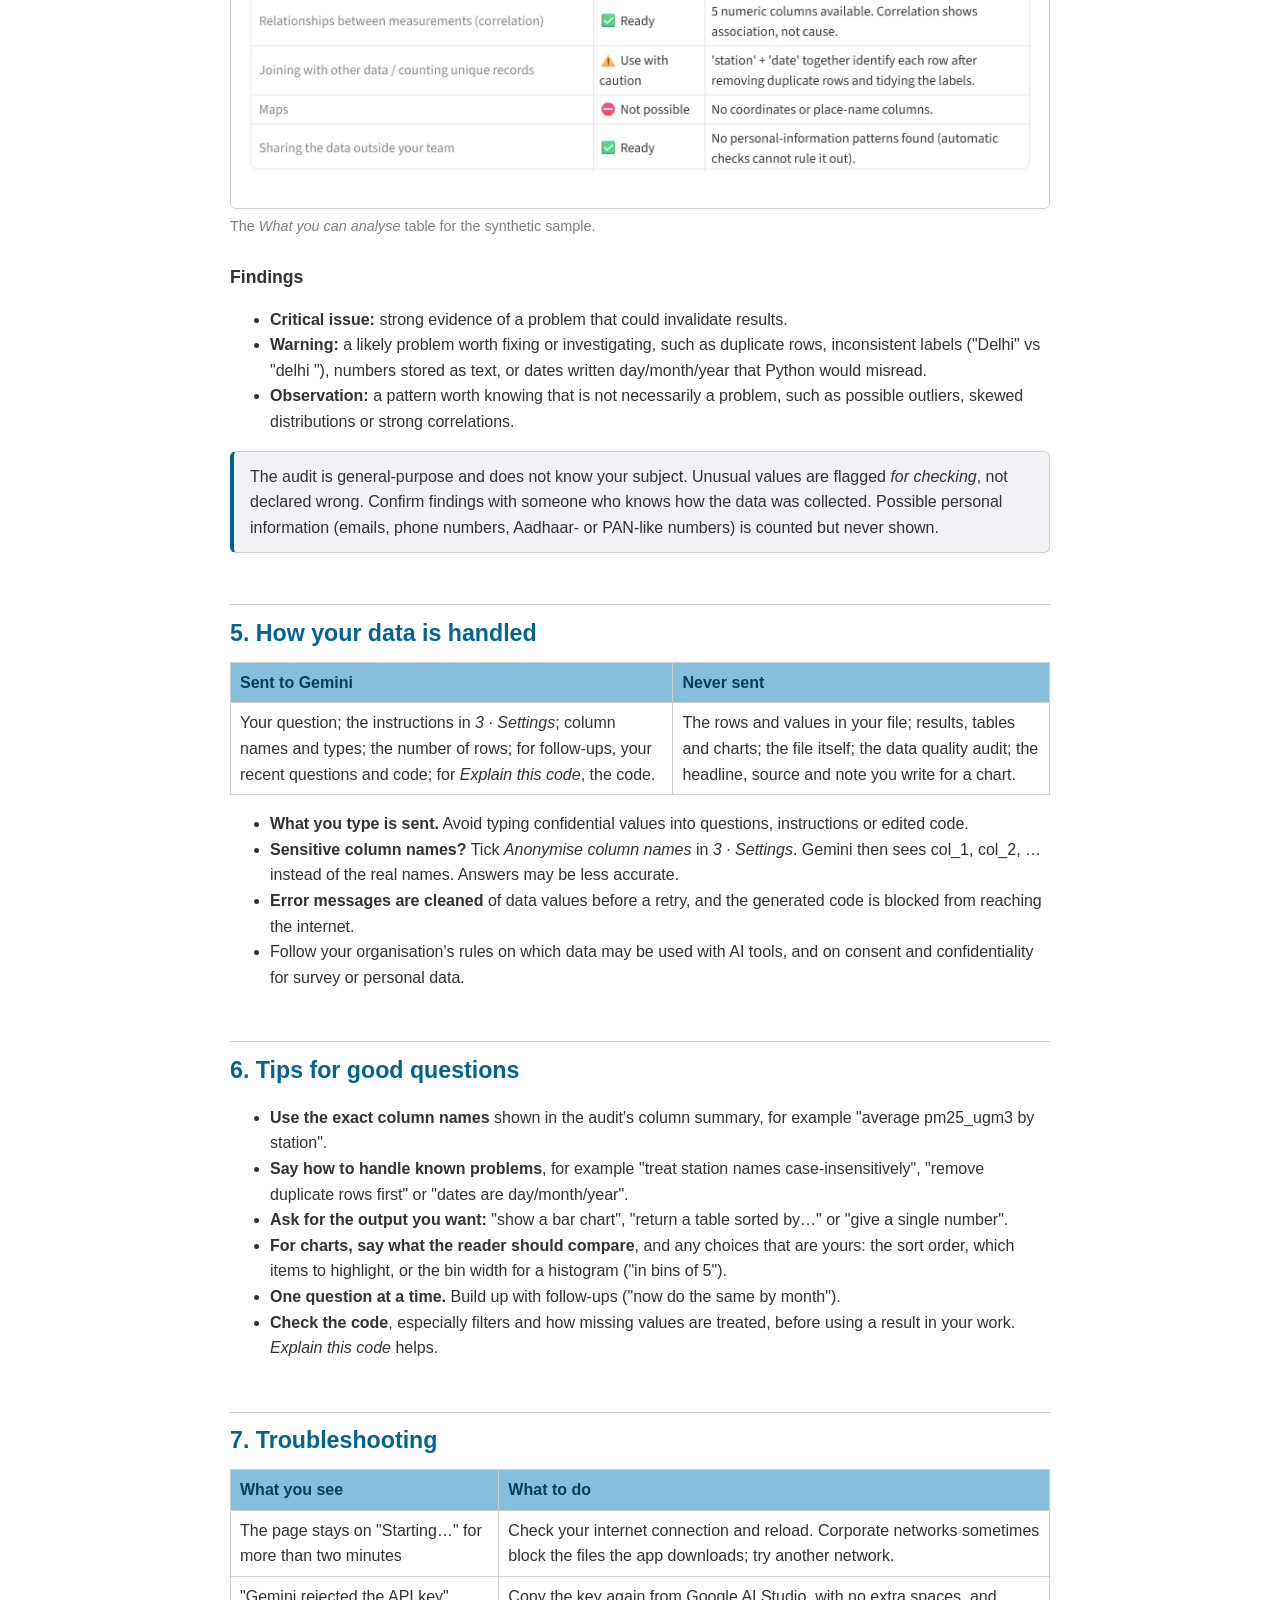
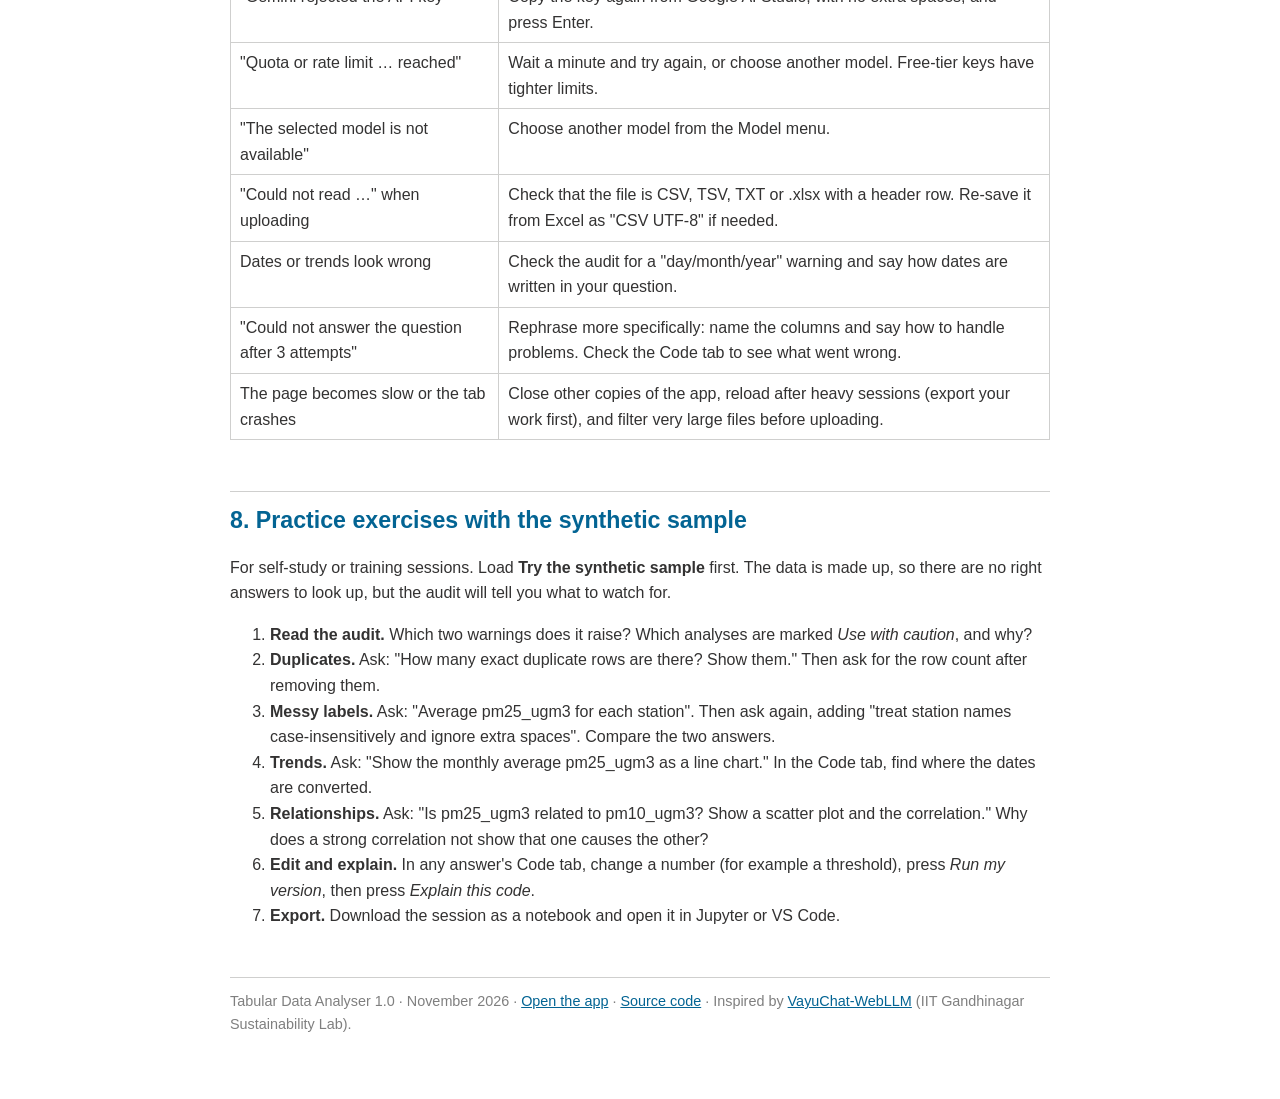
==== commit 13866996: "Chart benchmark, chart tour step and guide image Benchmark - New "charts" suite: 14 chart requests o" ====
--- a/guide.html
+++ b/guide.html
@@ -202,6 +202,12 @@
     <li>with more than 10 categories, you can name one to three to highlight and the rest turn grey. The app never
       chooses what to highlight, because that is choosing the story.</li>
   </ul>
+  <figure>
+    <img src="guide-images/07-chart.png" alt="A horizontal bar chart of average PM2.5 by station from the synthetic sample, sorted largest first, with placeholders for the headline, source and note" />
+    <figcaption>A chart from the synthetic sample before you add your words: CEEW colours and font, bars from zero,
+      sorted largest first, the axis title taken from the column name, and placeholders for the headline, source and
+      note.</figcaption>
+  </figure>
   <p><strong>You own the words.</strong> Each chart shows placeholders for the headline, source and note. Open
     <strong>Add your headline, source and note</strong> under the chart, type them and press <strong>Update the
     chart</strong>. A CEEW headline states the insight ("Gujarat added more rooftop solar than the next three states
@@ -212,7 +218,8 @@
     Presentation</em> (half a 16:9 slide) or <em>Outreach</em> (1080&nbsp;px on cream), and choose the colour pair.
     Download each chart as a <strong>PNG at 300&nbsp;dpi</strong>, or press <strong>Make an SVG copy</strong> for a
     file the Outreach and design teams can edit. Charts the skill leaves to the Outreach data viz team (for example
-    line + column charts with two axes) are not drawn.</p>
+    line + column charts with two axes) are not drawn. Each chart takes about a second to draw in the browser;
+    it is drawn again only when you change its words or the chart style.</p>
 
   <h3><span class="step">6</span>Take your work away</h3>
   <p>The <strong>③ Export</strong> tab saves the session as a <strong>Jupyter notebook (.ipynb)</strong> or a
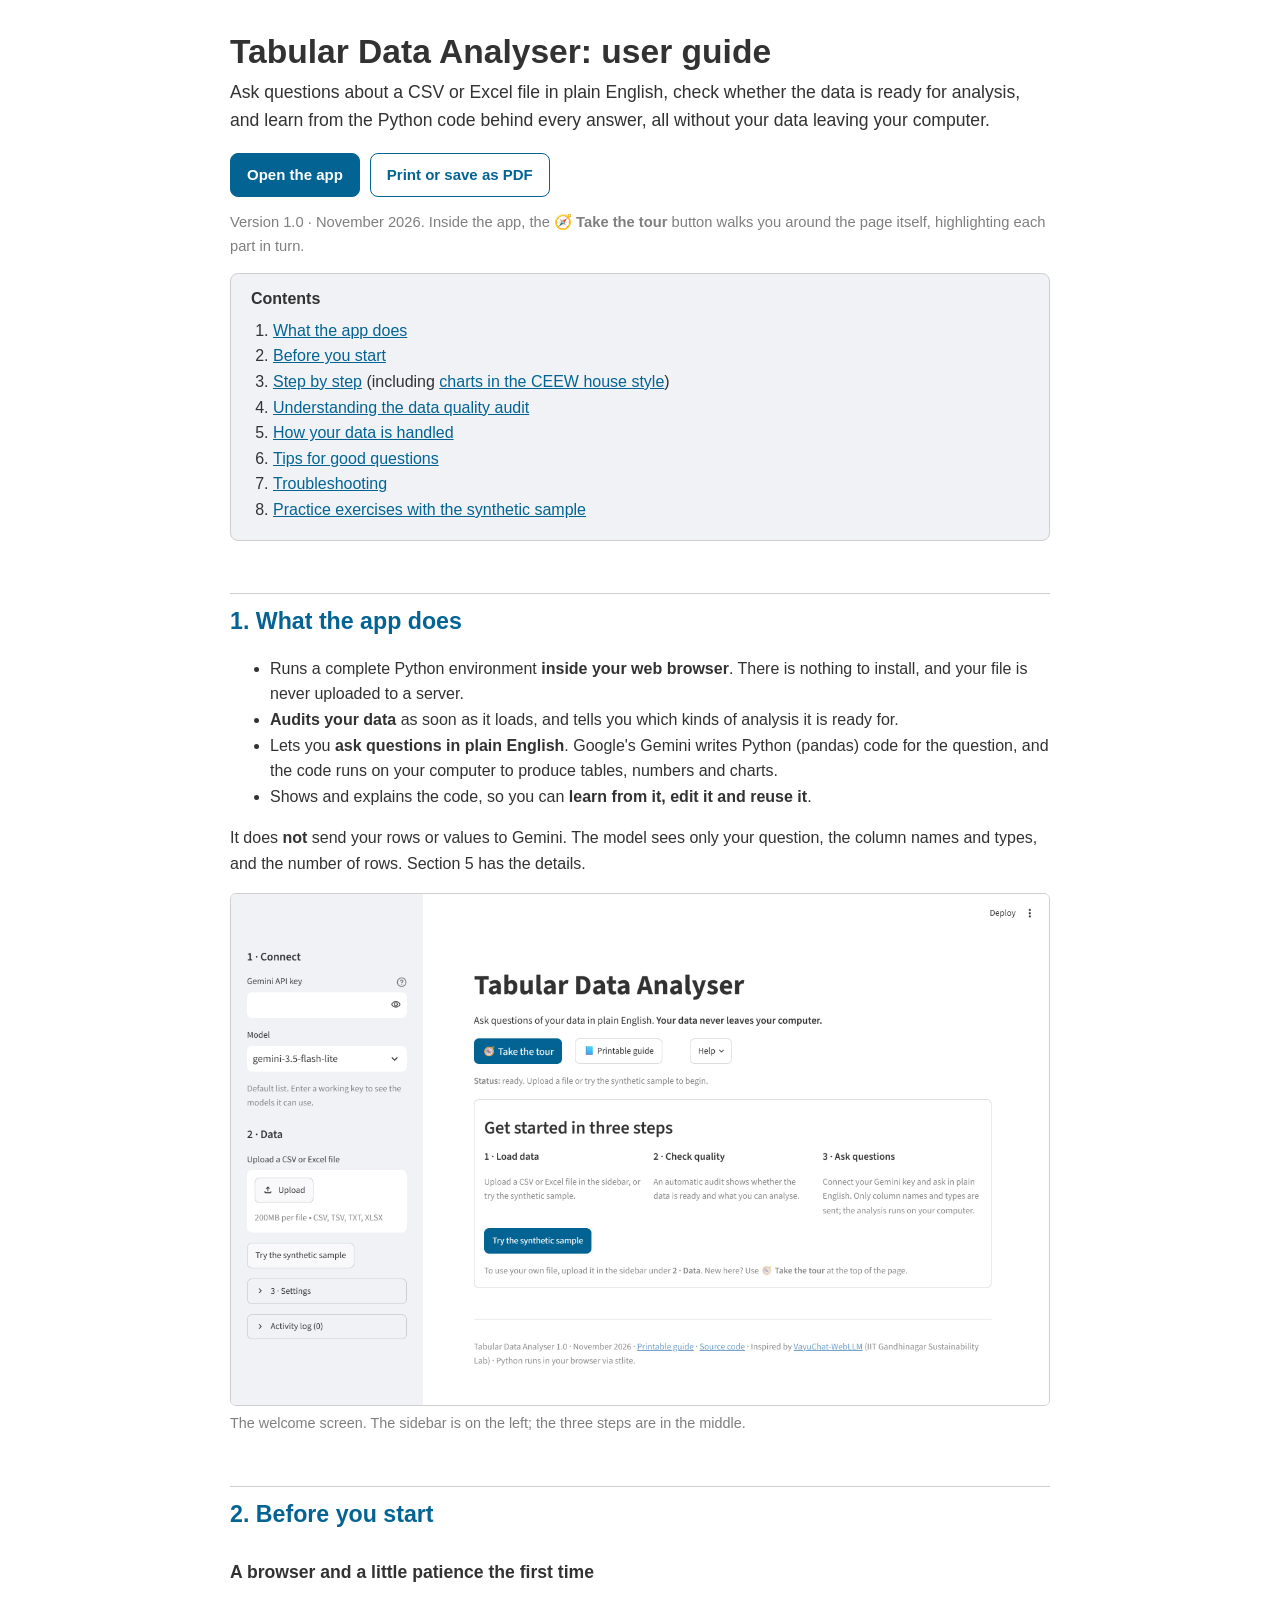
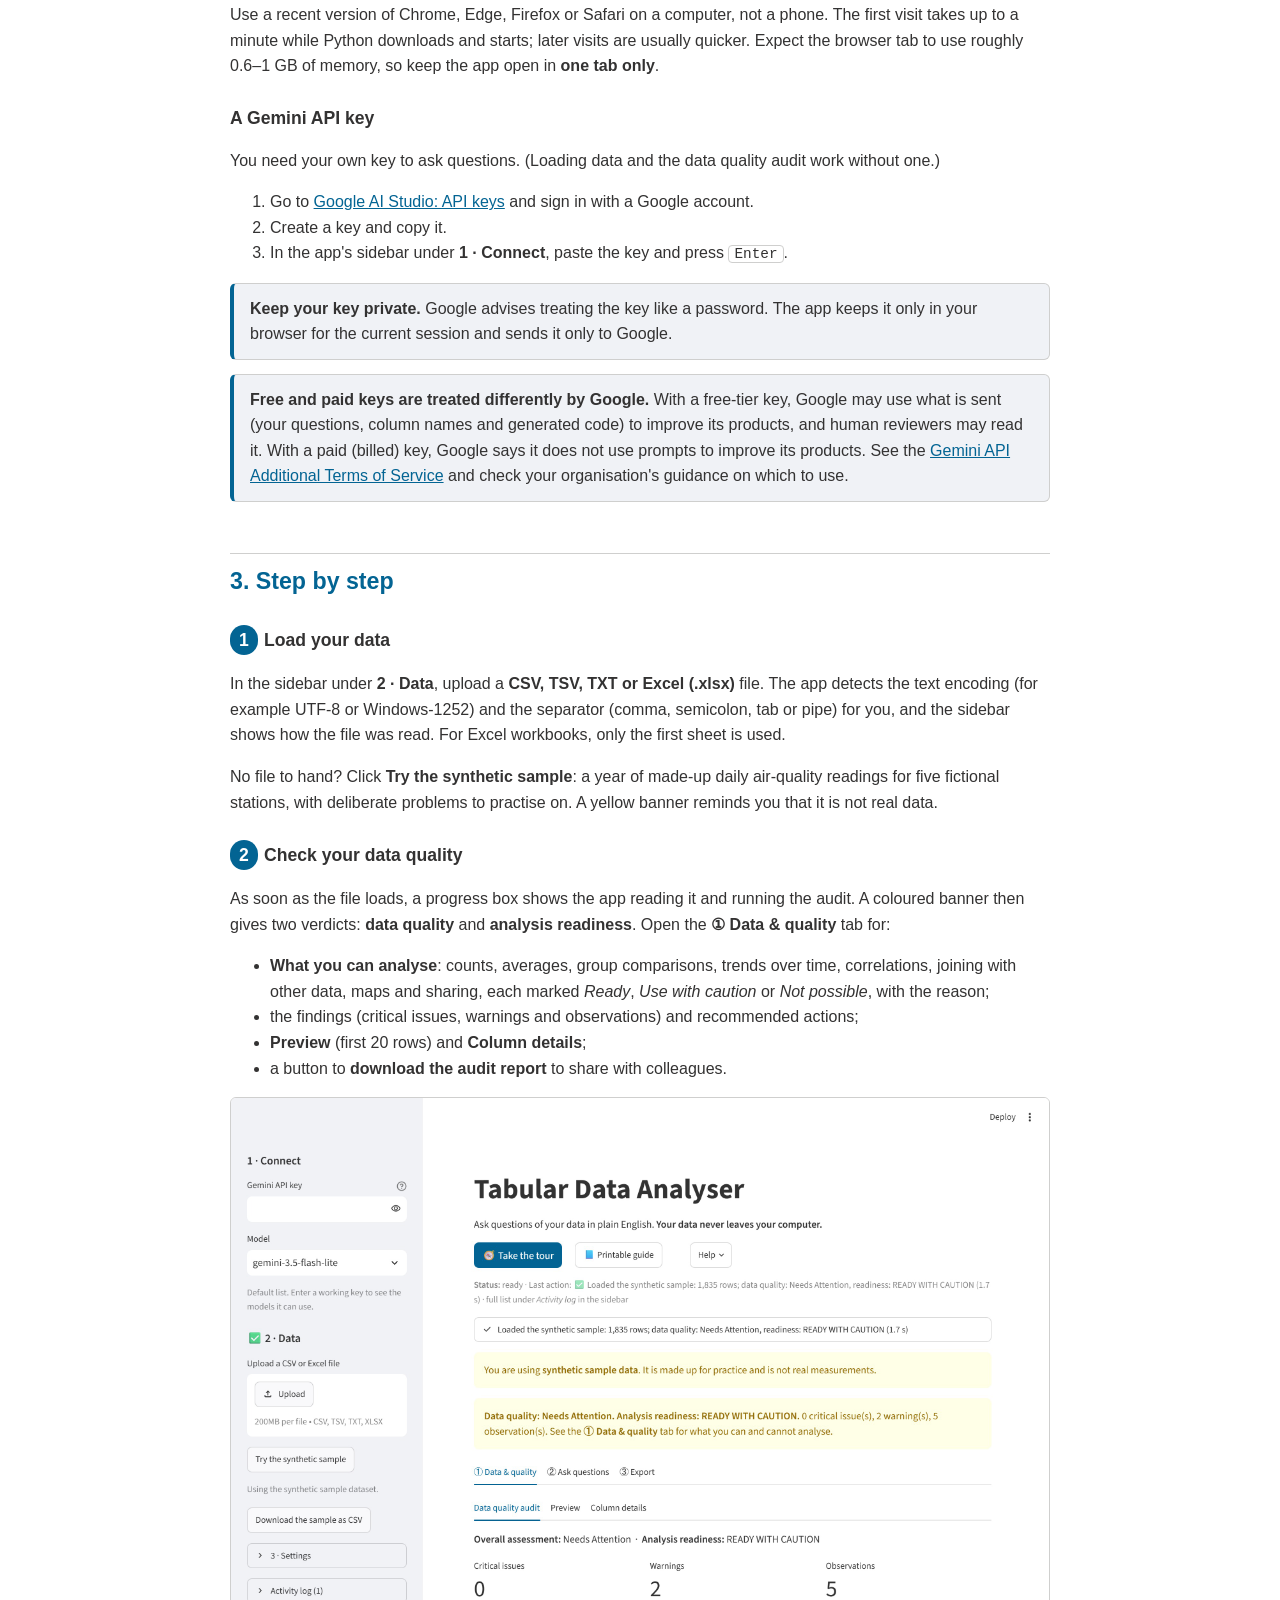
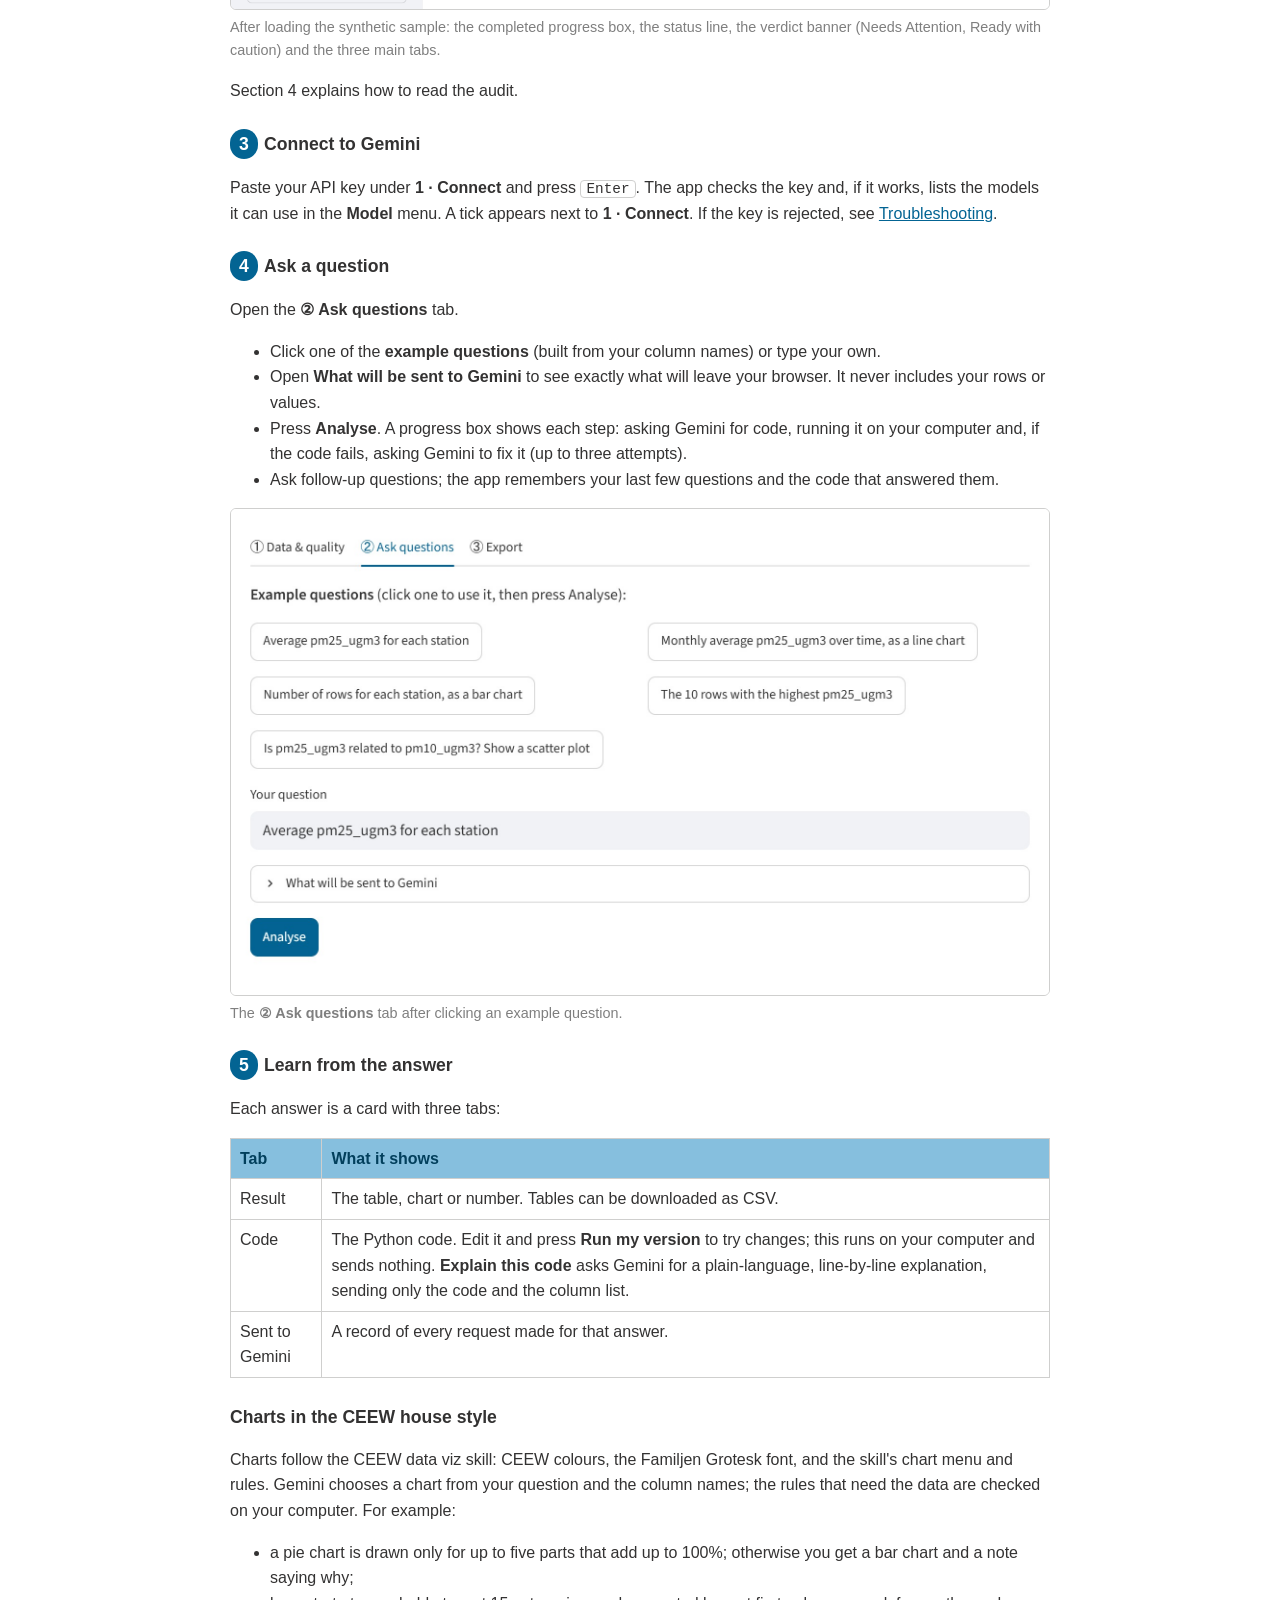
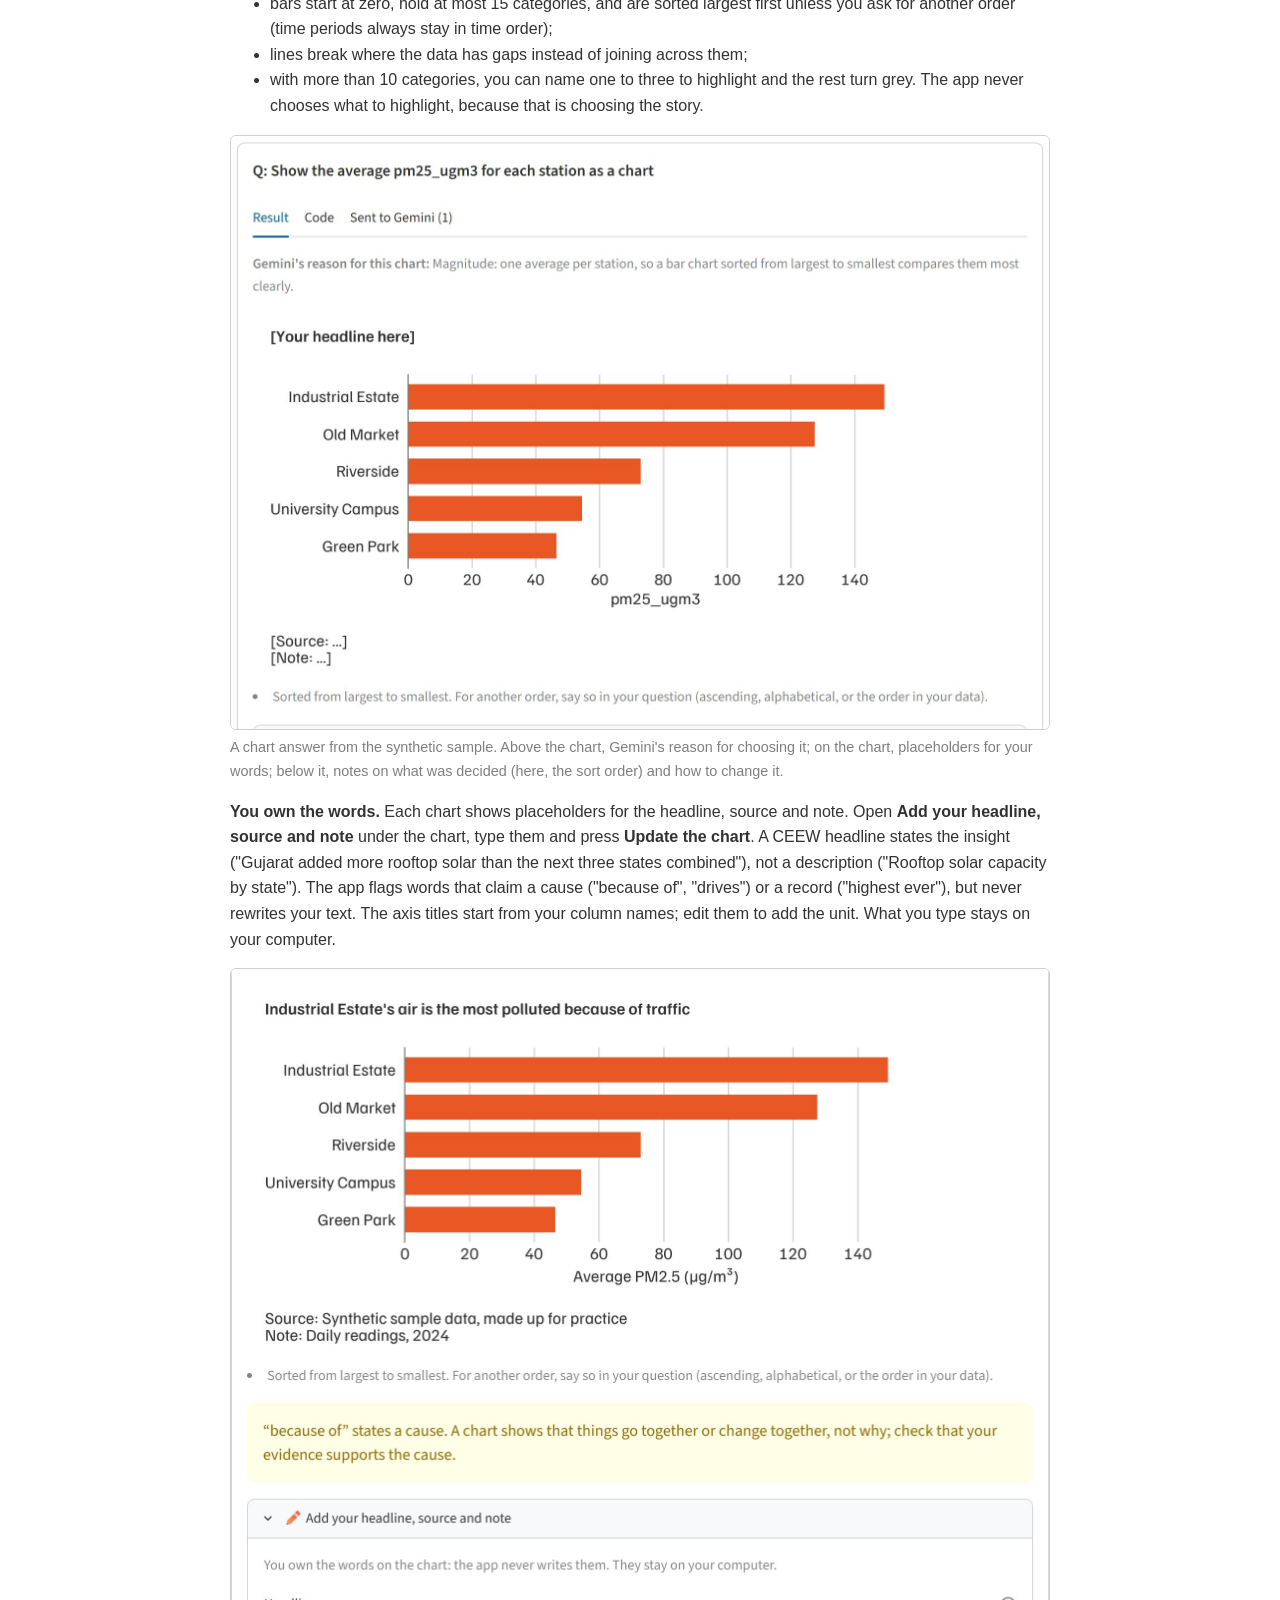
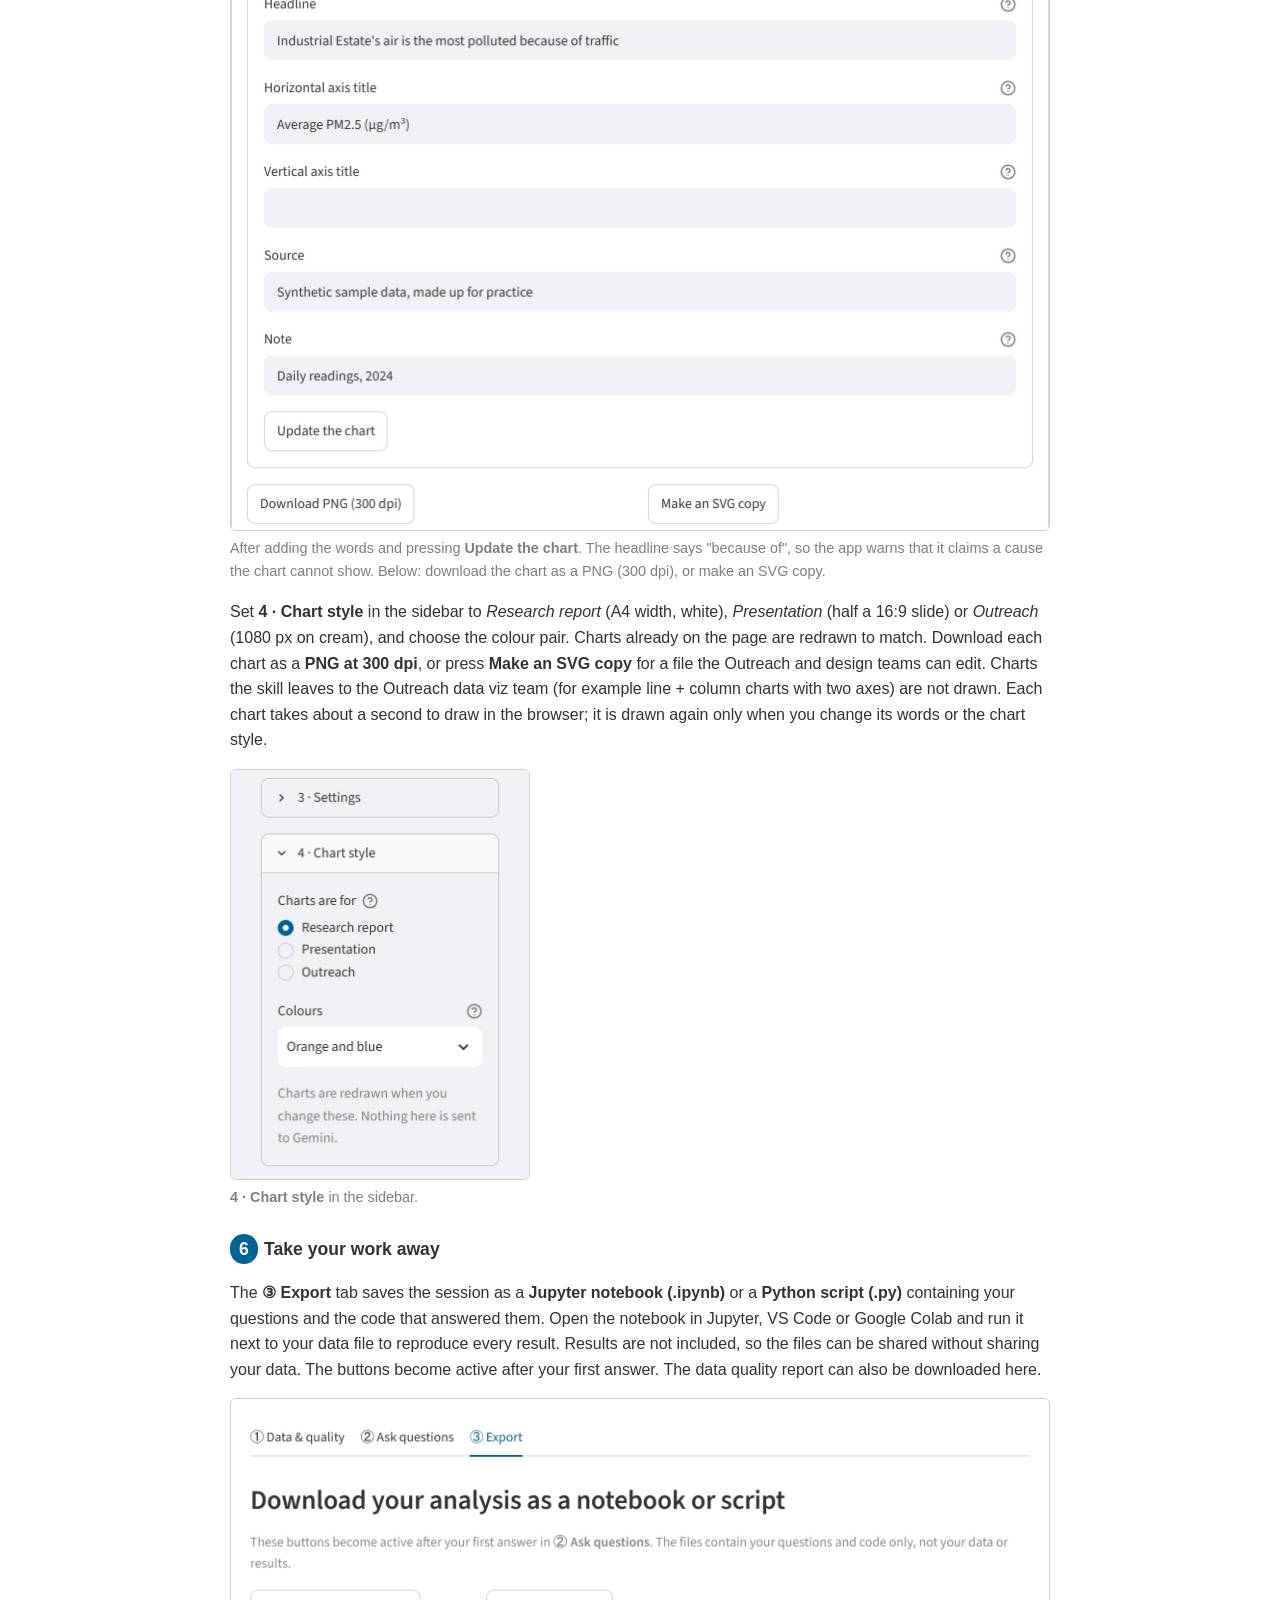
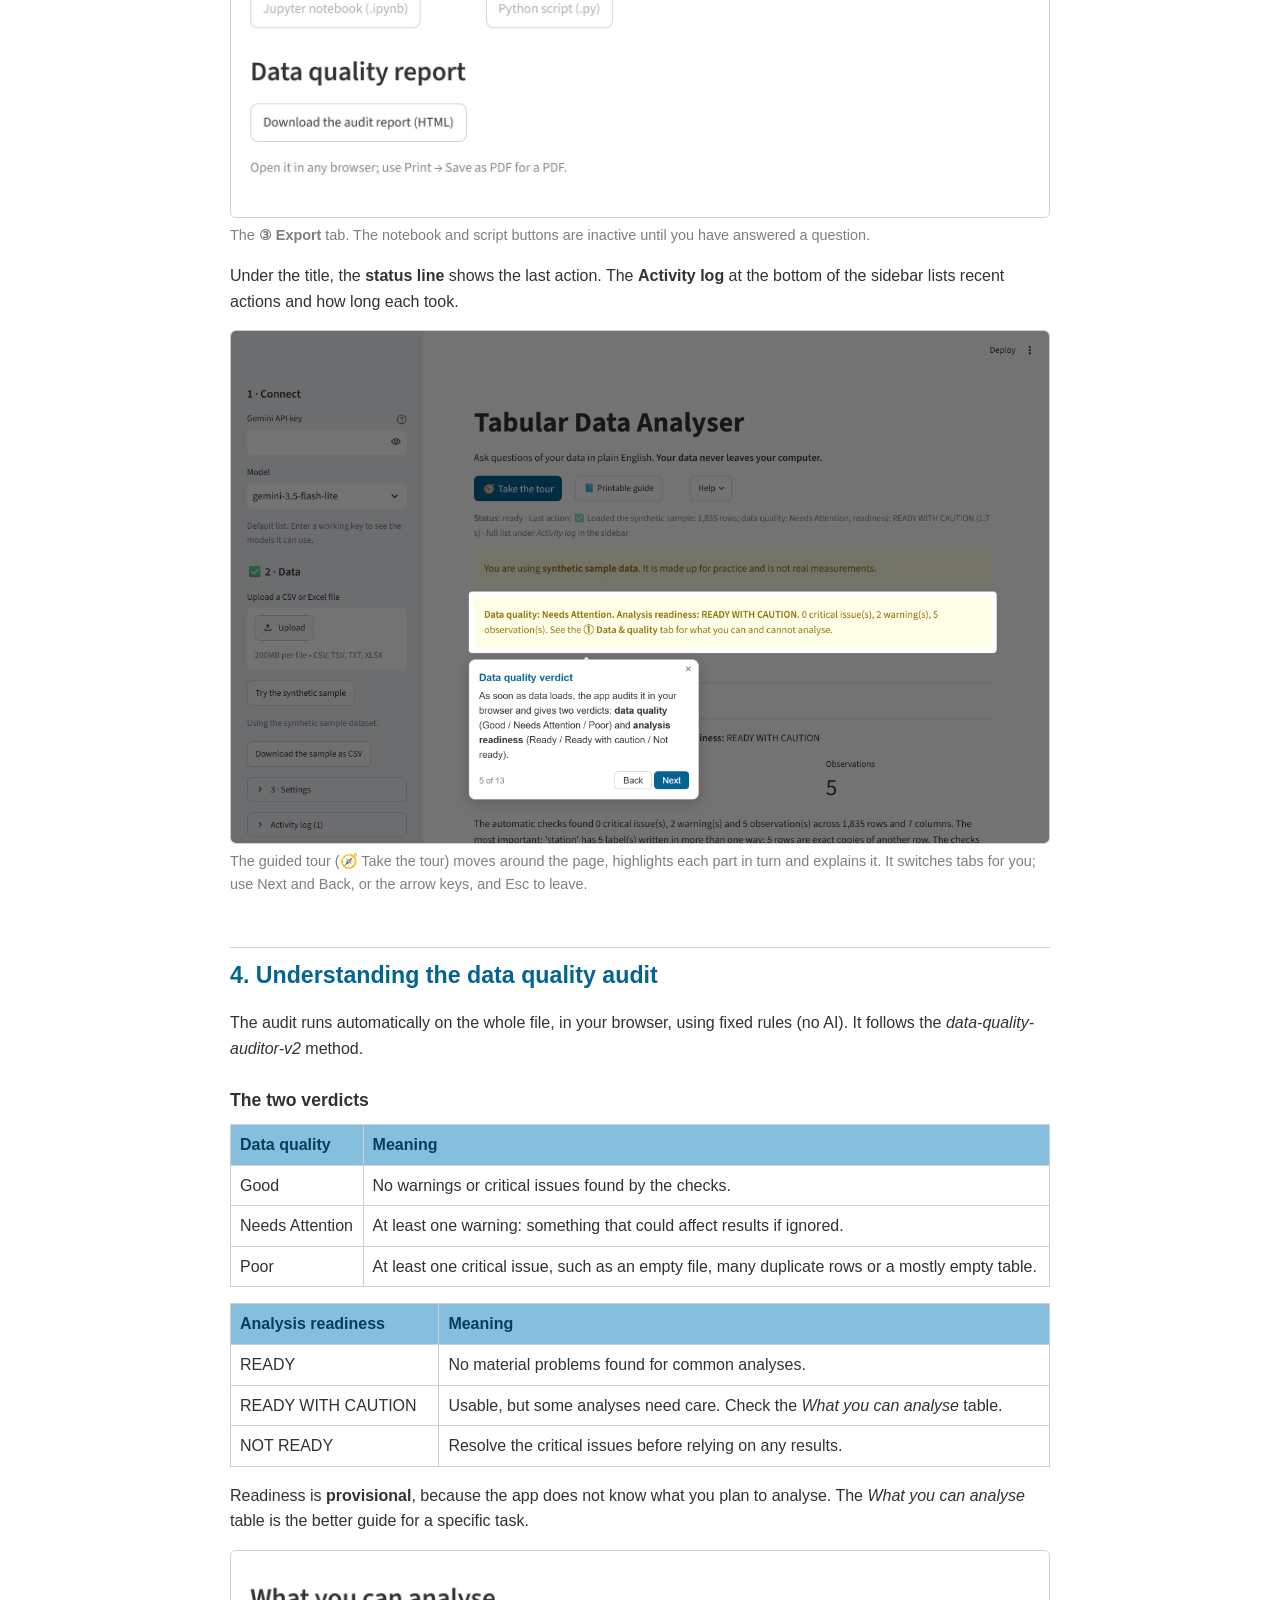
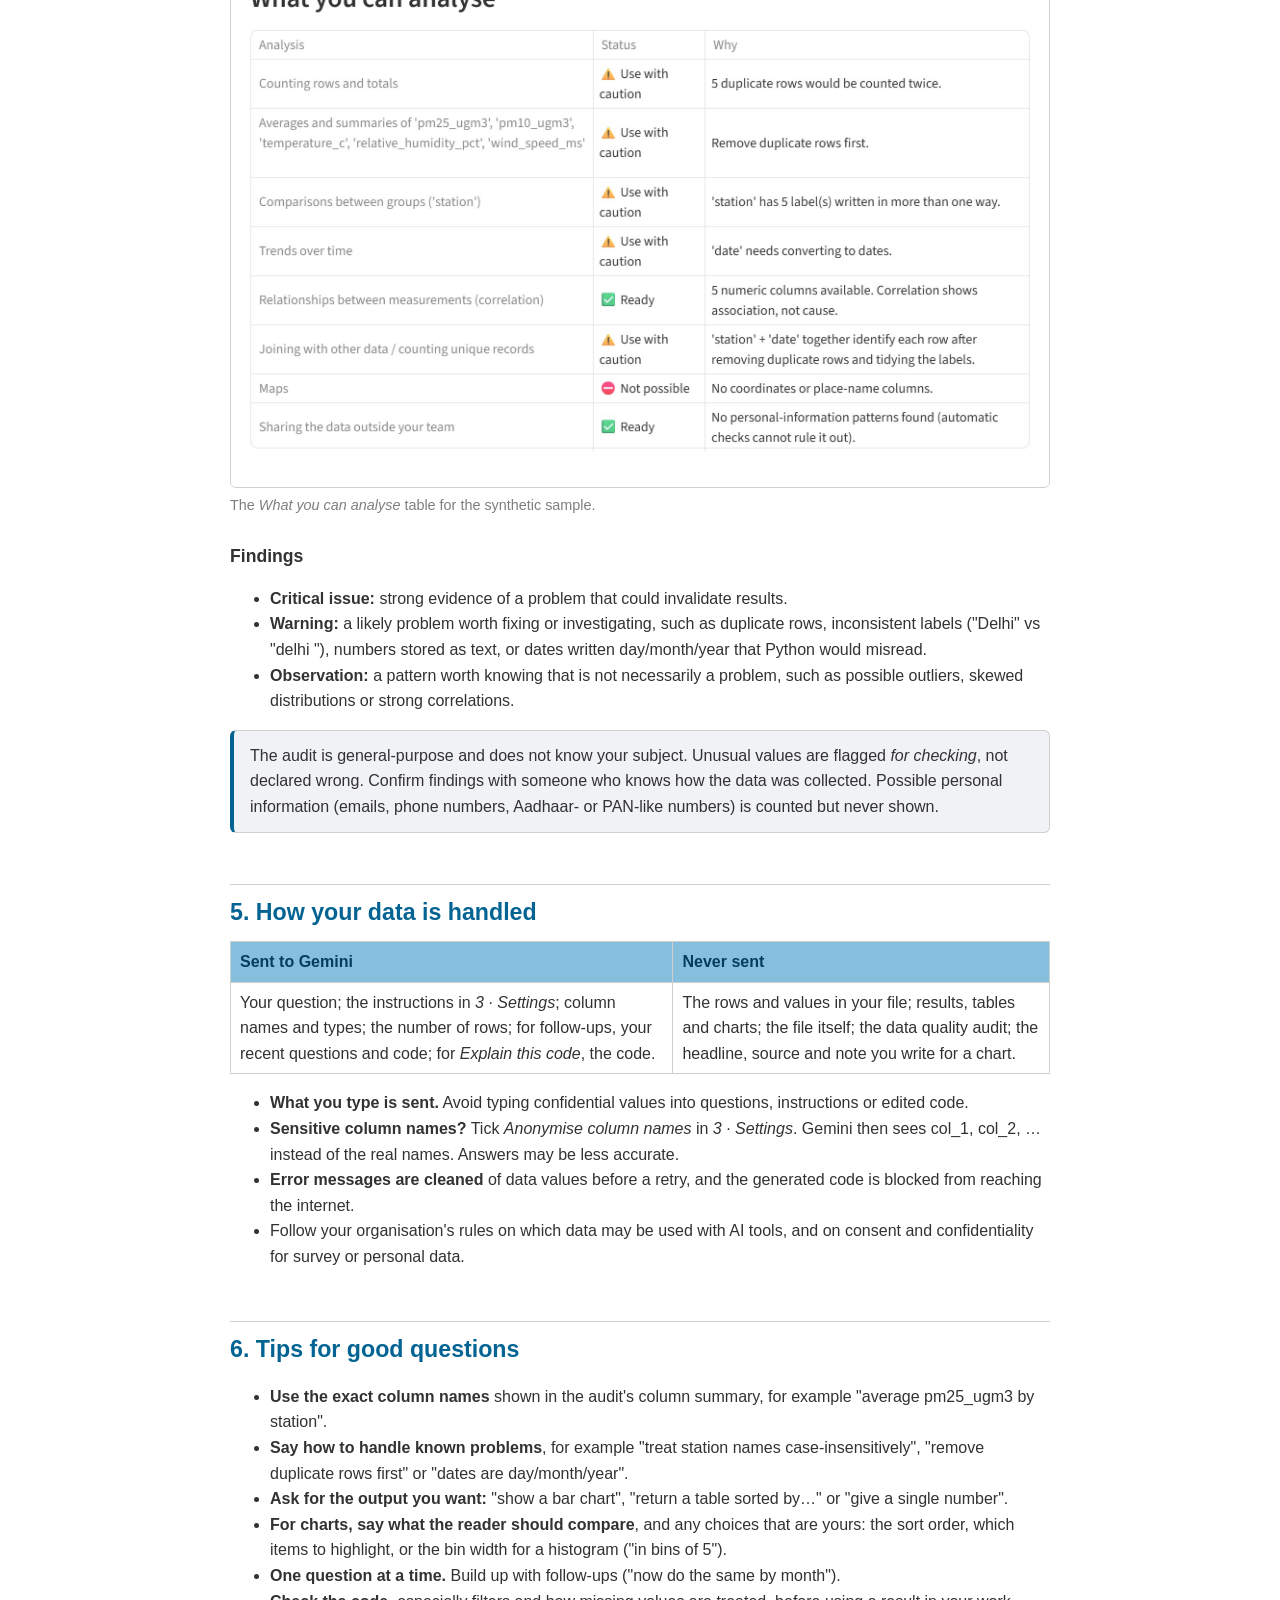
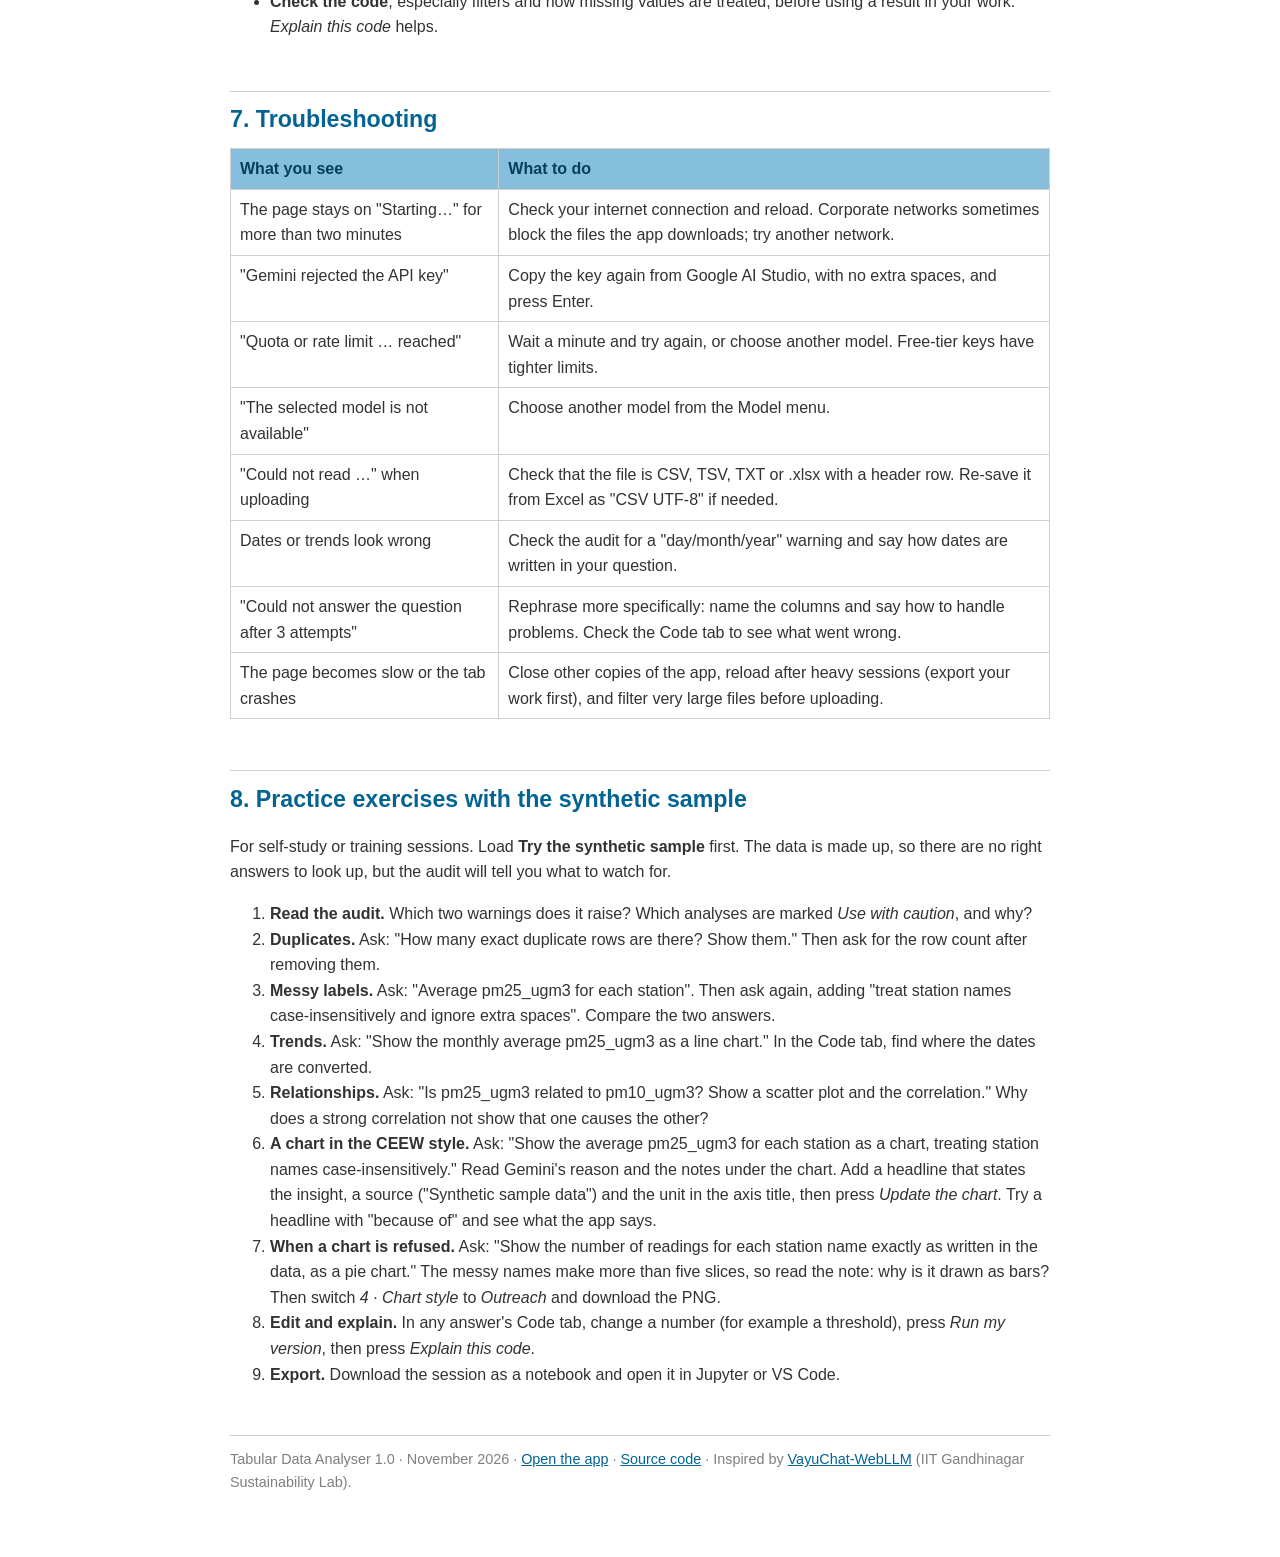
==== commit 8b7a3d7d: "Sharp charts on screen; charts in the guide and the tour Sharp charts - st.image shrank each 300 dpi" ====
--- a/guide.html
+++ b/guide.html
@@ -31,6 +31,7 @@
     .toc ol { margin: 6px 0; padding-left: 22px; }
     figure { margin: 16px 0; }
     figure img { width: 100%; border: 1px solid var(--line); border-radius: 6px; display: block; }
+    figure.narrow img { width: auto; max-width: 300px; }
     figcaption { color: var(--grey); font-size: 0.9em; margin-top: 6px; }
     table { border-collapse: collapse; width: 100%; margin: 10px 0 16px; background: #FFFFFF; }
     th, td { border: 1px solid var(--line); padding: 7px 9px; text-align: left; vertical-align: top; }
@@ -81,7 +82,7 @@
     <ol>
       <li><a href="#what">What the app does</a></li>
       <li><a href="#before">Before you start</a></li>
-      <li><a href="#steps">Step by step</a></li>
+      <li><a href="#steps">Step by step</a> (including <a href="#charts">charts in the CEEW house style</a>)</li>
       <li><a href="#audit">Understanding the data quality audit</a></li>
       <li><a href="#privacy">How your data is handled</a></li>
       <li><a href="#tips">Tips for good questions</a></li>
@@ -203,23 +204,34 @@
       chooses what to highlight, because that is choosing the story.</li>
   </ul>
   <figure>
-    <img src="guide-images/07-chart.png" alt="A horizontal bar chart of average PM2.5 by station from the synthetic sample, sorted largest first, with placeholders for the headline, source and note" />
-    <figcaption>A chart from the synthetic sample before you add your words: CEEW colours and font, bars from zero,
-      sorted largest first, the axis title taken from the column name, and placeholders for the headline, source and
-      note.</figcaption>
+    <img src="guide-images/07-chart-answer.jpg" alt="An answer card with a horizontal bar chart of average PM2.5 by station, Gemini's reason for the chart above it, placeholders for the headline, source and note on the chart, and a note that the bars are sorted largest first" />
+    <figcaption>A chart answer from the synthetic sample. Above the chart, Gemini's reason for choosing it; on the
+      chart, placeholders for your words; below it, notes on what was decided (here, the sort order) and how to
+      change it.</figcaption>
   </figure>
   <p><strong>You own the words.</strong> Each chart shows placeholders for the headline, source and note. Open
     <strong>Add your headline, source and note</strong> under the chart, type them and press <strong>Update the
     chart</strong>. A CEEW headline states the insight ("Gujarat added more rooftop solar than the next three states
     combined"), not a description ("Rooftop solar capacity by state"). The app flags words that claim a cause
     ("because of", "drives") or a record ("highest ever"), but never rewrites your text. The axis titles start from
-    your column names; edit them to add the unit.</p>
+    your column names; edit them to add the unit. What you type stays on your computer.</p>
+  <figure>
+    <img src="guide-images/08-chart-words.jpg" alt="The same chart with a headline, an axis title with its unit, a source and a note added; a yellow warning that the words 'because of' state a cause; the boxes for the headline, axis titles, source and note; and buttons to download a PNG or make an SVG copy" />
+    <figcaption>After adding the words and pressing <strong>Update the chart</strong>. The headline says "because
+      of", so the app warns that it claims a cause the chart cannot show. Below: download the chart as a PNG
+      (300&nbsp;dpi), or make an SVG copy.</figcaption>
+  </figure>
   <p>Set <strong>4 · Chart style</strong> in the sidebar to <em>Research report</em> (A4 width, white), <em>
     Presentation</em> (half a 16:9 slide) or <em>Outreach</em> (1080&nbsp;px on cream), and choose the colour pair.
-    Download each chart as a <strong>PNG at 300&nbsp;dpi</strong>, or press <strong>Make an SVG copy</strong> for a
-    file the Outreach and design teams can edit. Charts the skill leaves to the Outreach data viz team (for example
-    line + column charts with two axes) are not drawn. Each chart takes about a second to draw in the browser;
-    it is drawn again only when you change its words or the chart style.</p>
+    Charts already on the page are redrawn to match. Download each chart as a <strong>PNG at 300&nbsp;dpi</strong>,
+    or press <strong>Make an SVG copy</strong> for a file the Outreach and design teams can edit. Charts the skill
+    leaves to the Outreach data viz team (for example line + column charts with two axes) are not drawn. Each chart
+    takes about a second to draw in the browser; it is drawn again only when you change its words or the chart
+    style.</p>
+  <figure class="narrow">
+    <img src="guide-images/09-chart-style.jpg" alt="The sidebar section 4 · Chart style, with the choice of research report, presentation or outreach, and the colour pair" />
+    <figcaption><strong>4 · Chart style</strong> in the sidebar.</figcaption>
+  </figure>
 
   <h3><span class="step">6</span>Take your work away</h3>
   <p>The <strong>③ Export</strong> tab saves the session as a <strong>Jupyter notebook (.ipynb)</strong> or a
@@ -348,6 +360,13 @@
       where the dates are converted.</li>
     <li><strong>Relationships.</strong> Ask: "Is pm25_ugm3 related to pm10_ugm3? Show a scatter plot and the
       correlation." Why does a strong correlation not show that one causes the other?</li>
+    <li><strong>A chart in the CEEW style.</strong> Ask: "Show the average pm25_ugm3 for each station as a chart,
+      treating station names case-insensitively." Read Gemini's reason and the notes under the chart. Add a
+      headline that states the insight, a source ("Synthetic sample data") and the unit in the axis title, then
+      press <em>Update the chart</em>. Try a headline with "because of" and see what the app says.</li>
+    <li><strong>When a chart is refused.</strong> Ask: "Show the number of readings for each station name exactly as
+      written in the data, as a pie chart." The messy names make more than five slices, so read the note: why is
+      it drawn as bars? Then switch <em>4 · Chart style</em> to <em>Outreach</em> and download the PNG.</li>
     <li><strong>Edit and explain.</strong> In any answer's Code tab, change a number (for example a threshold),
       press <em>Run my version</em>, then press <em>Explain this code</em>.</li>
     <li><strong>Export.</strong> Download the session as a notebook and open it in Jupyter or VS Code.</li>
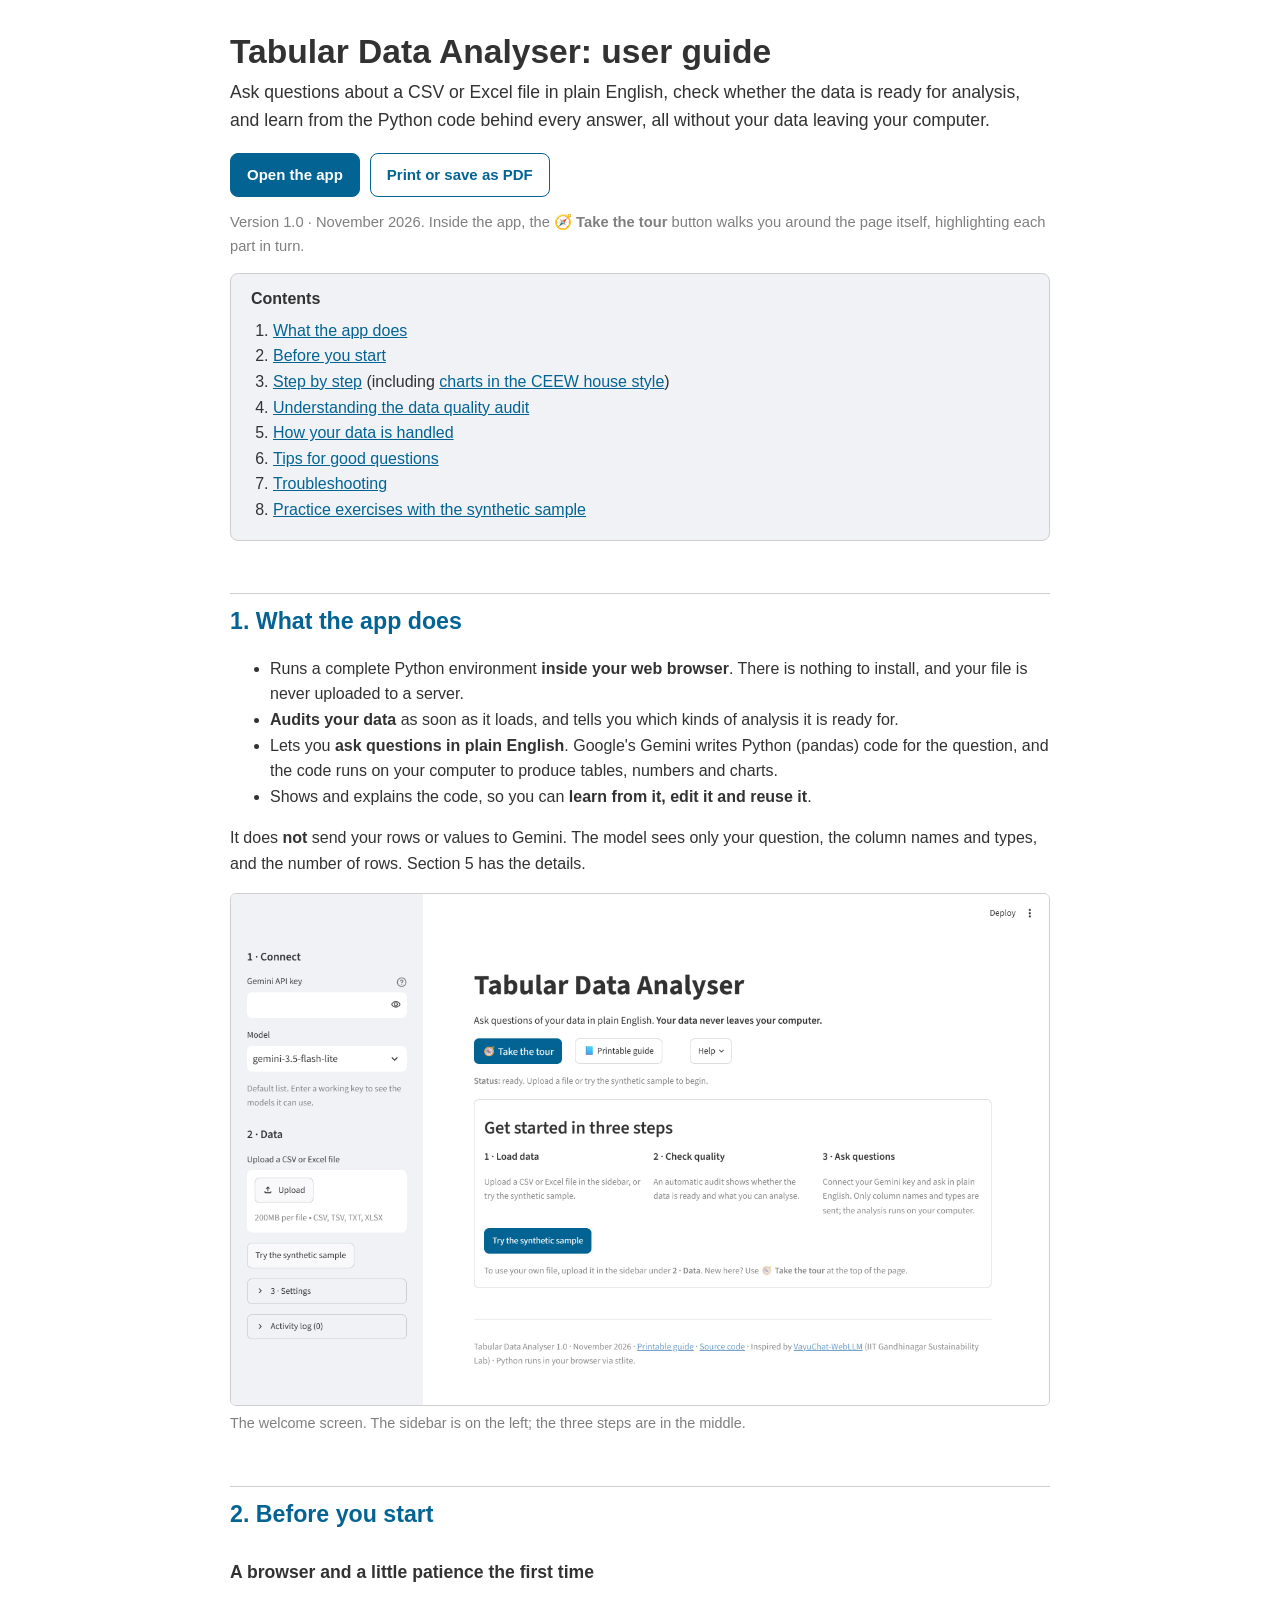
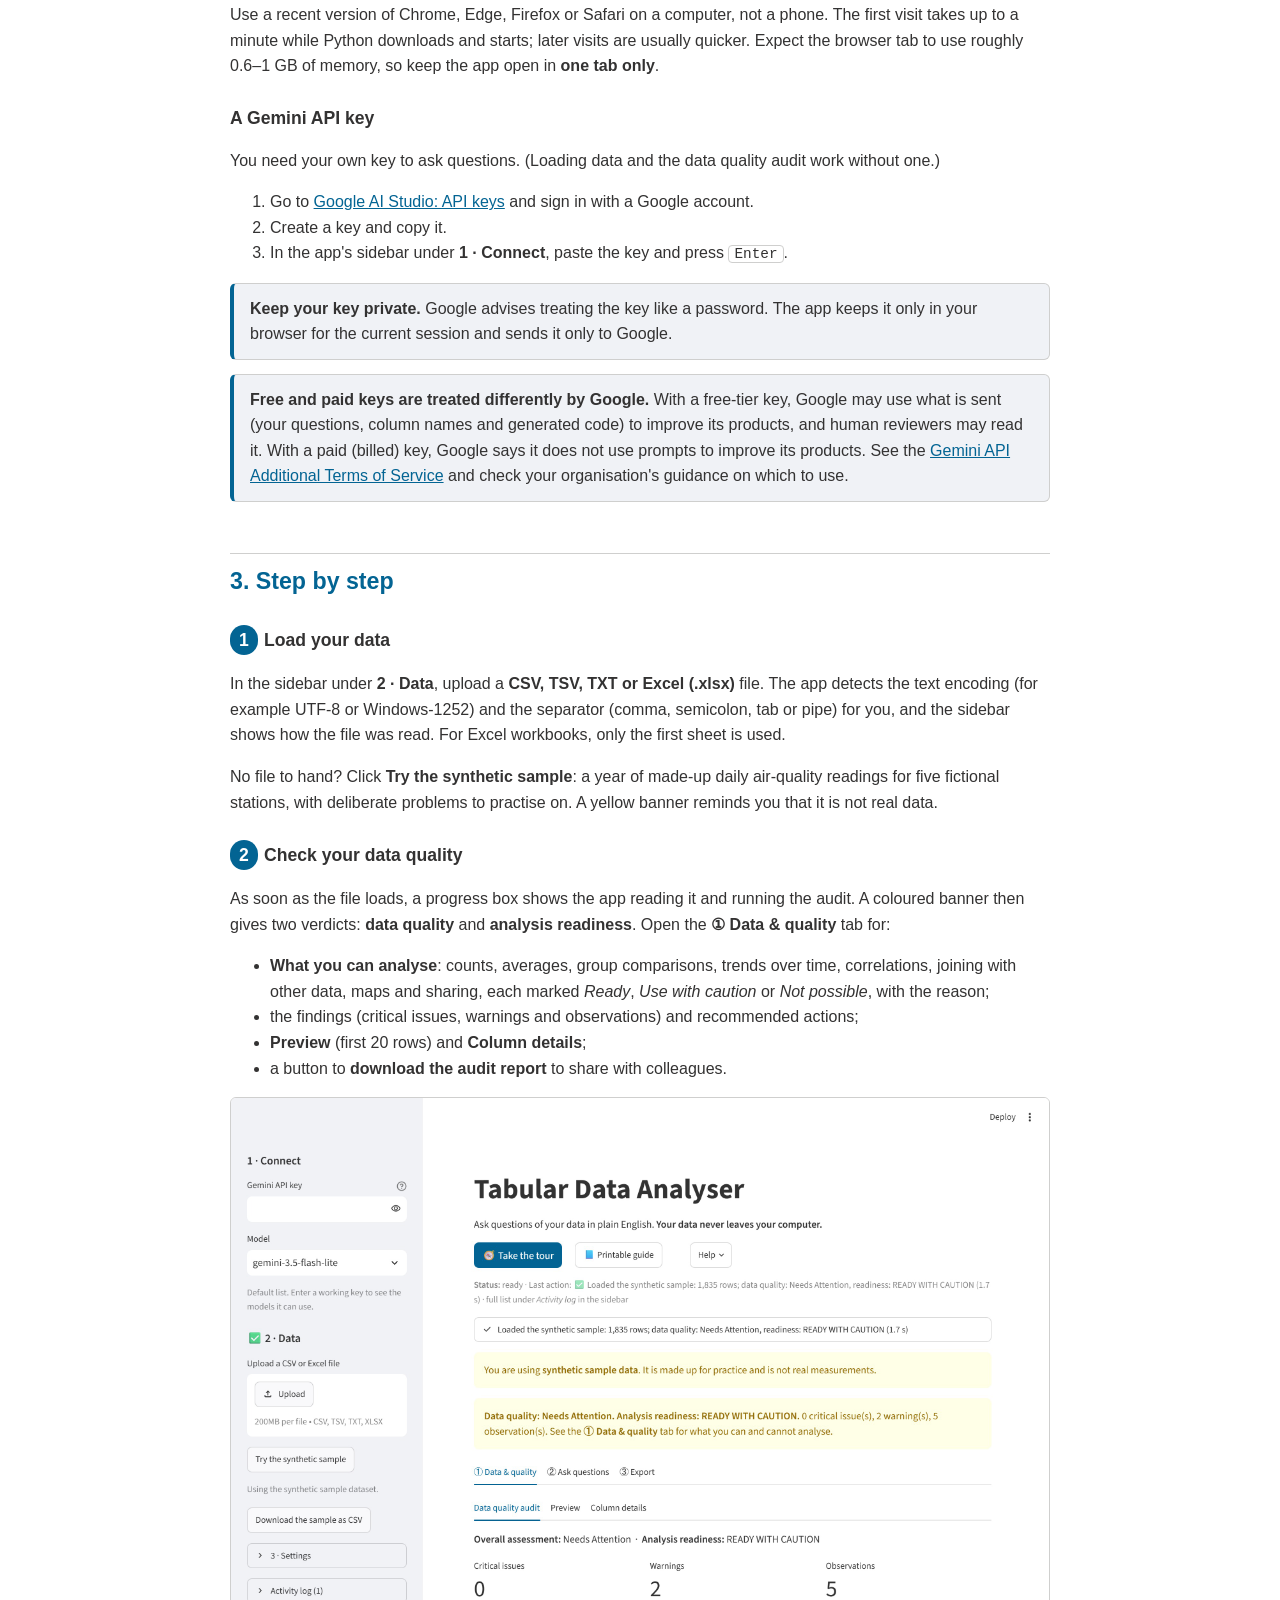
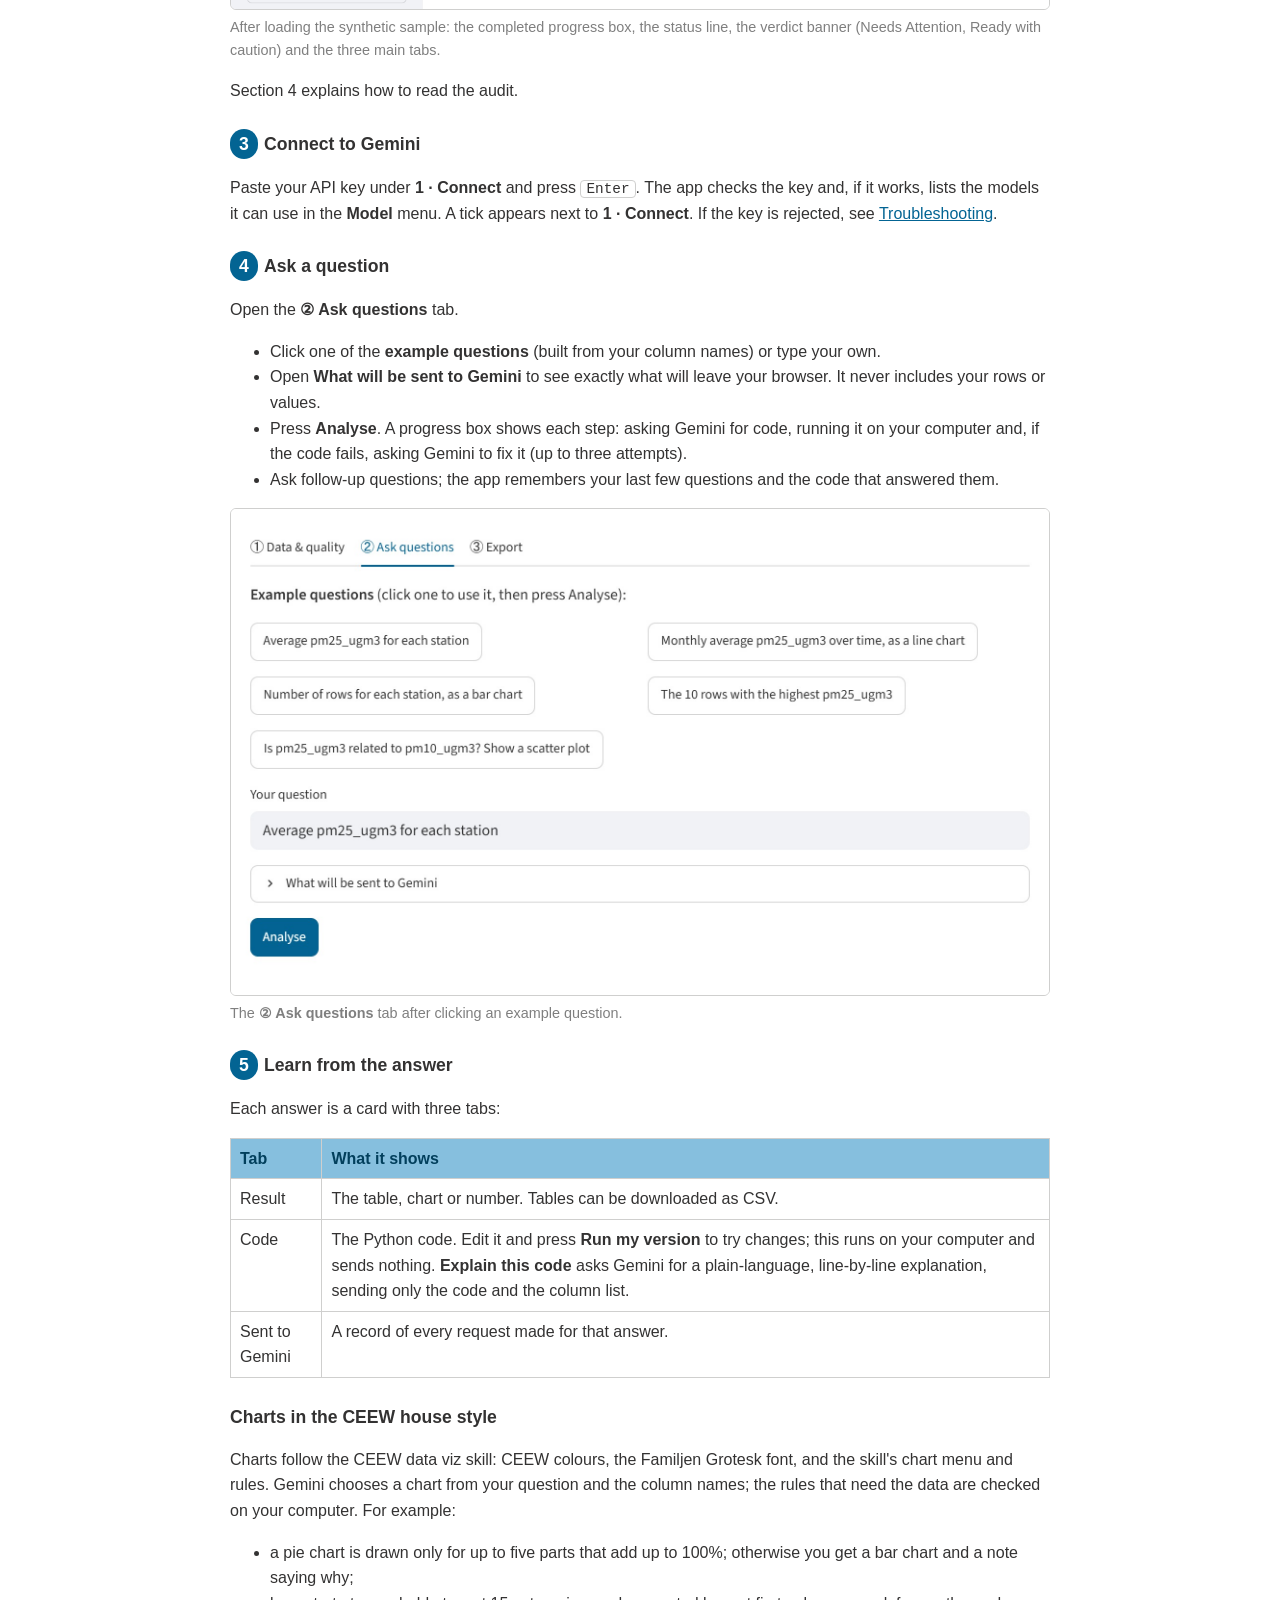
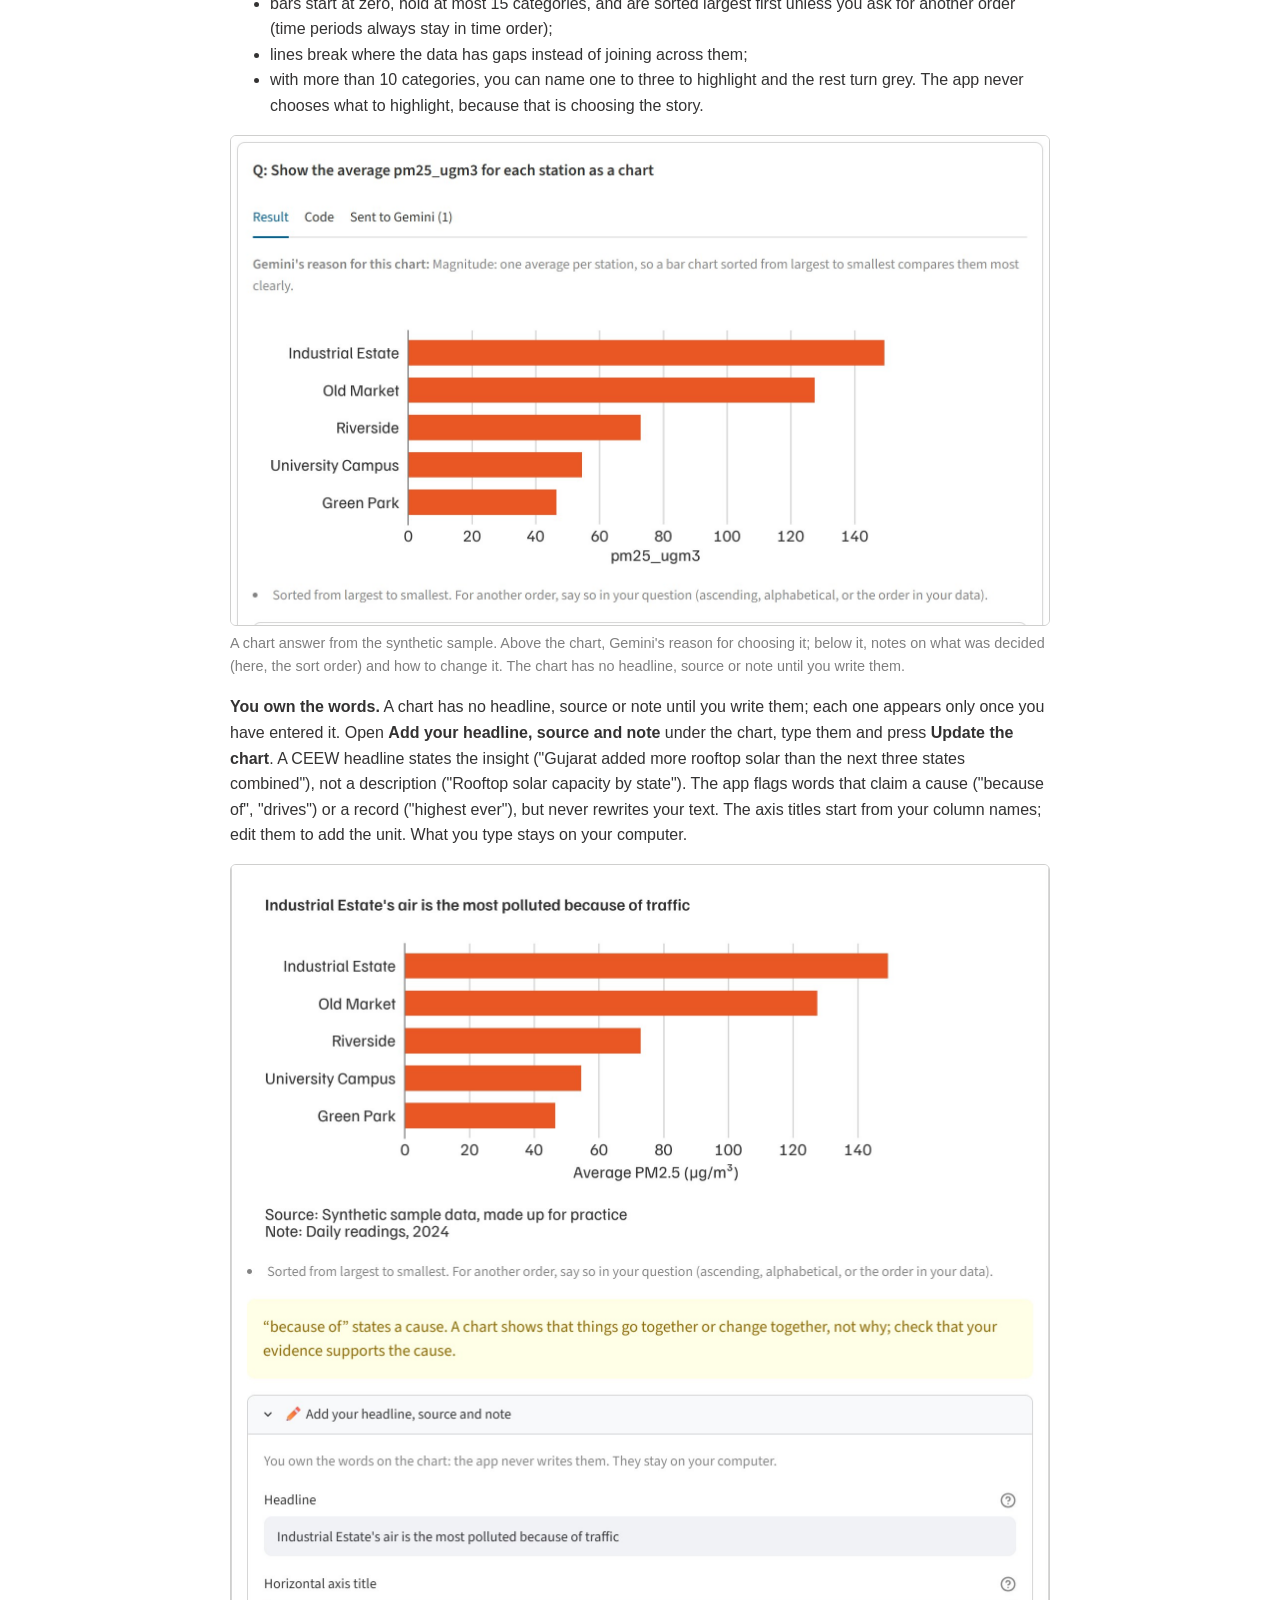
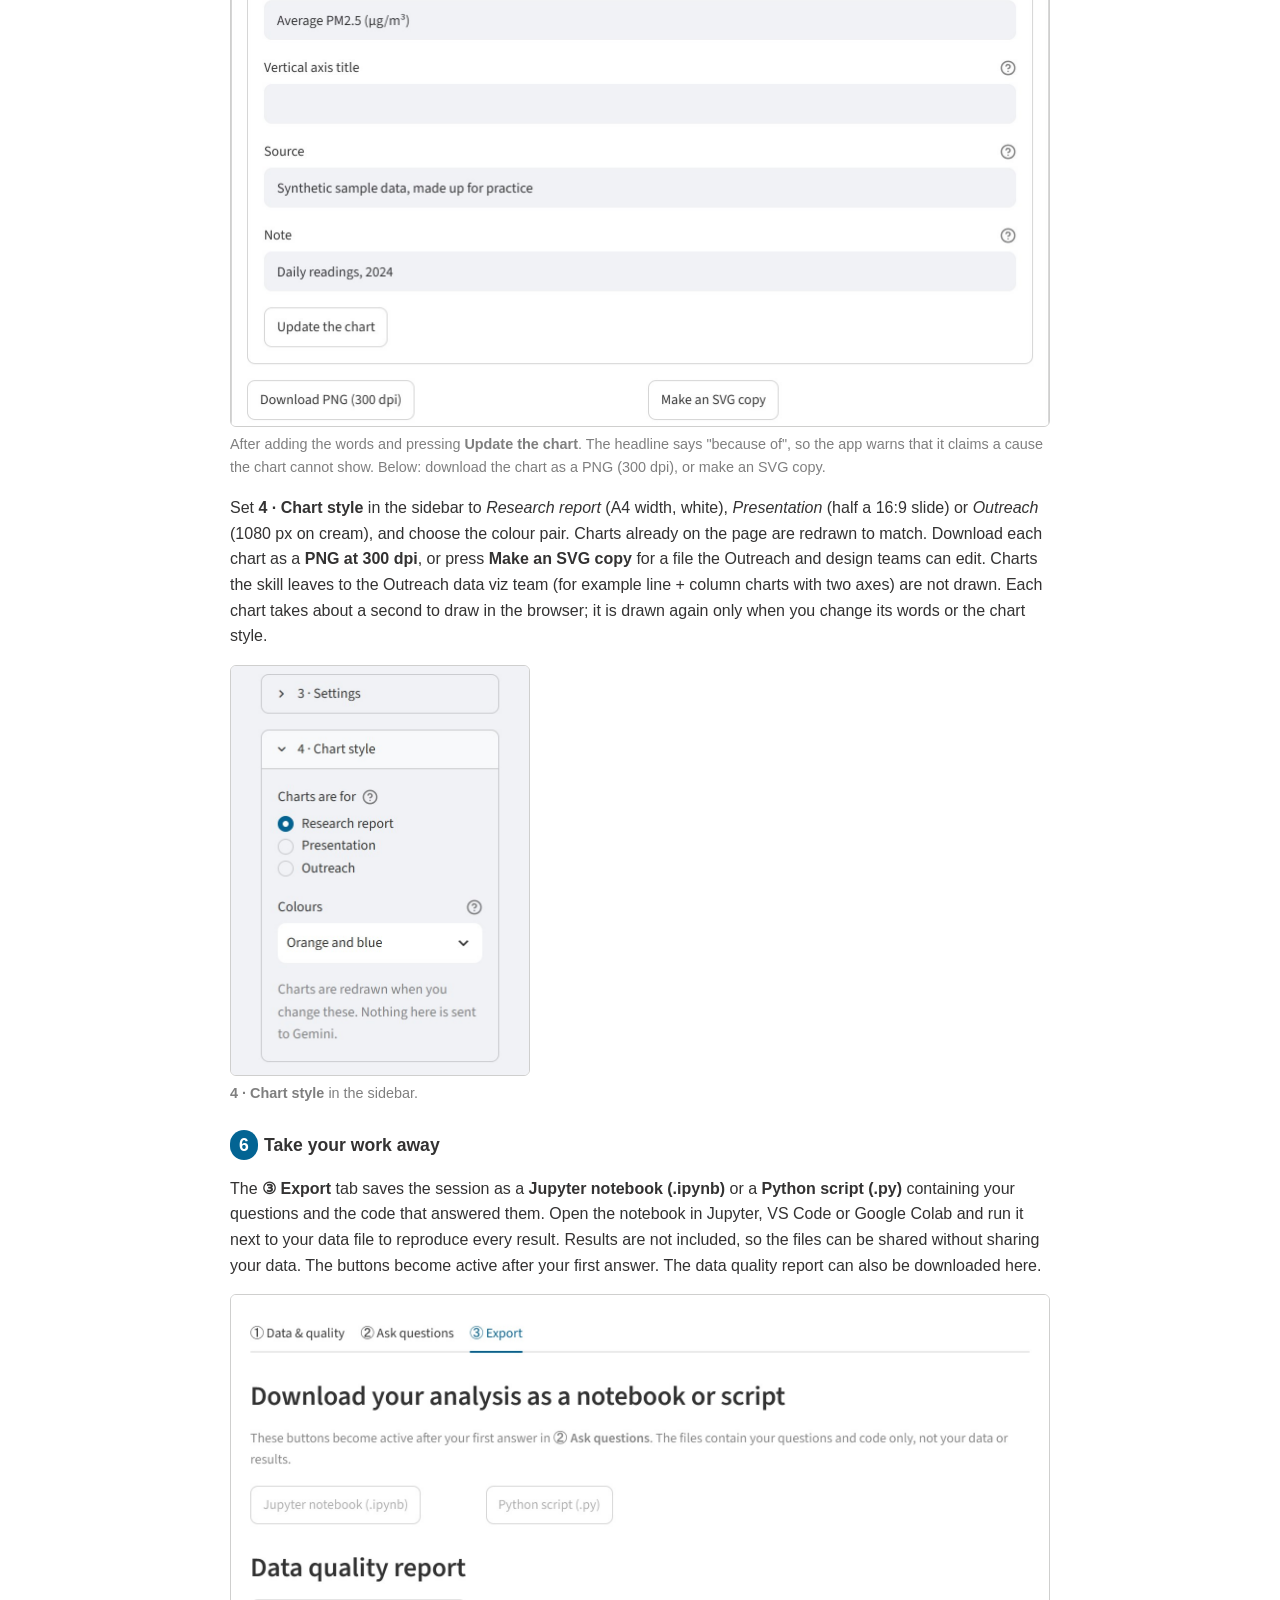
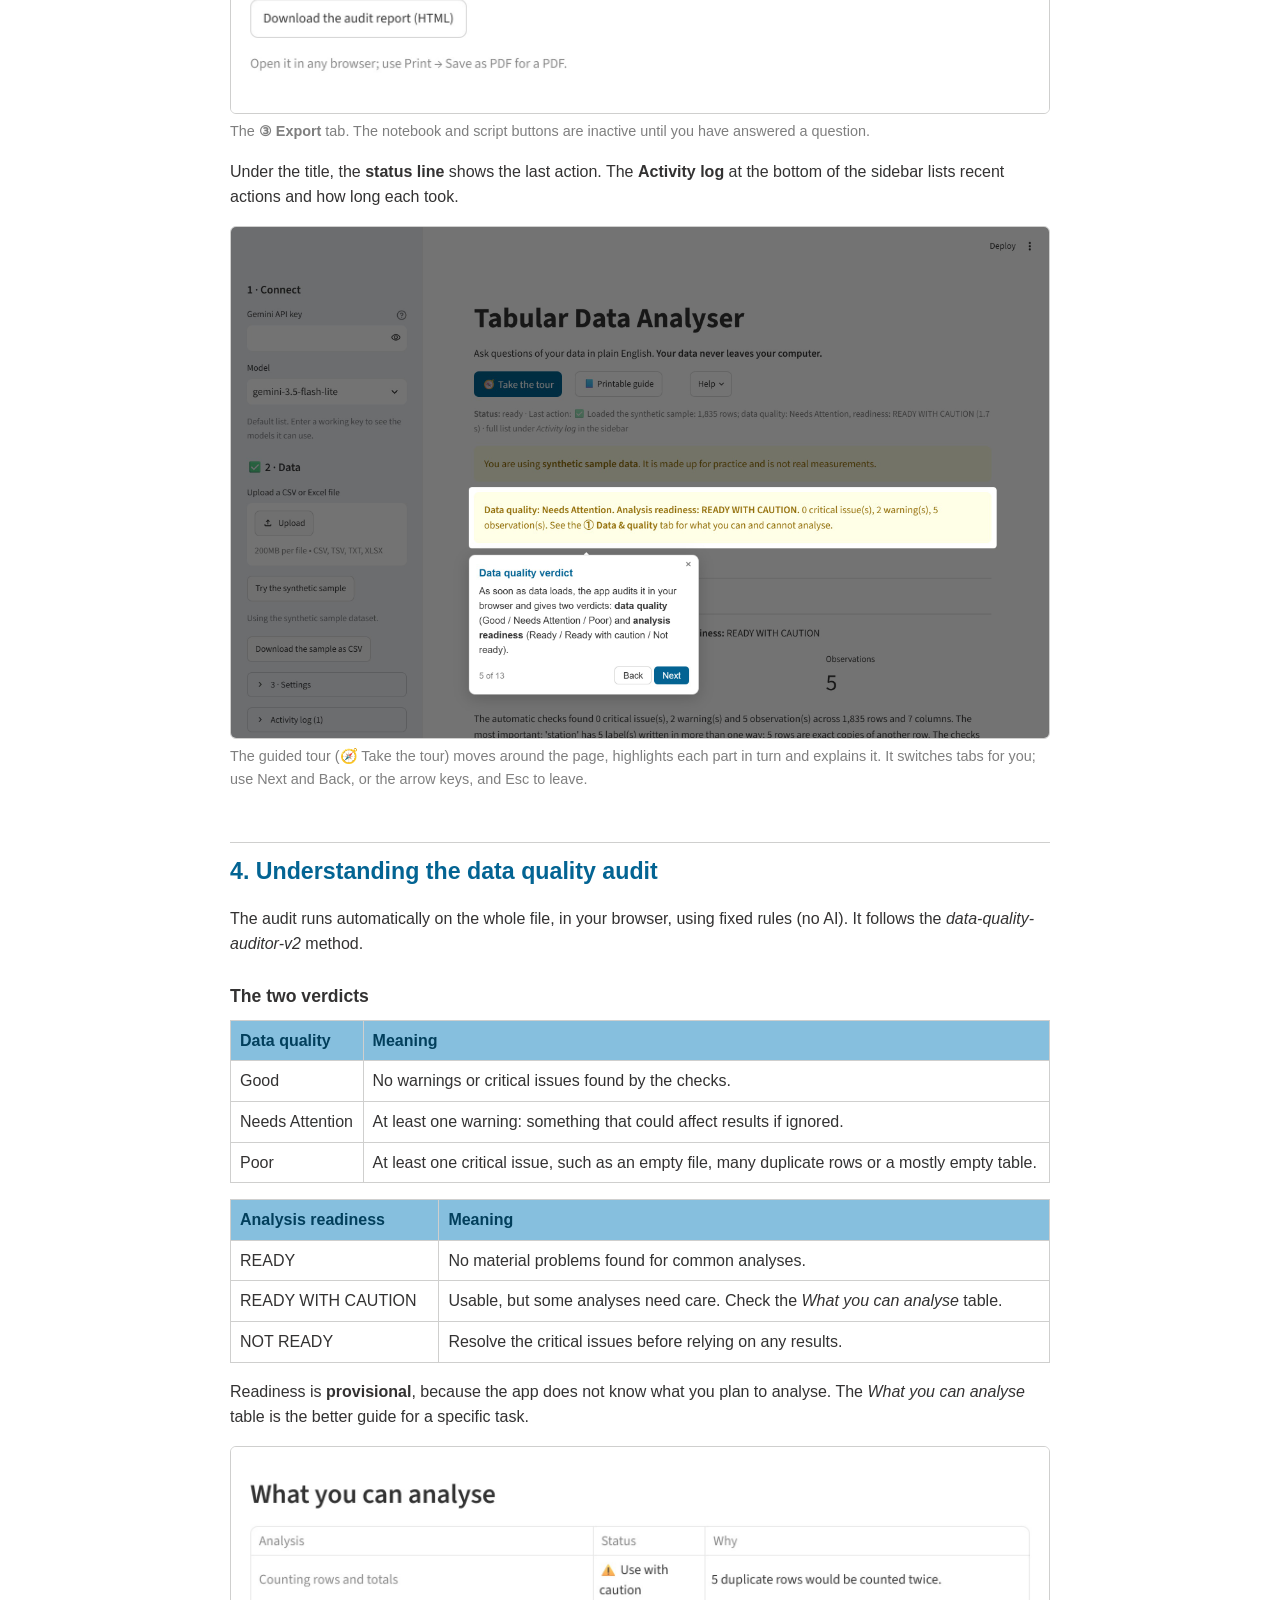
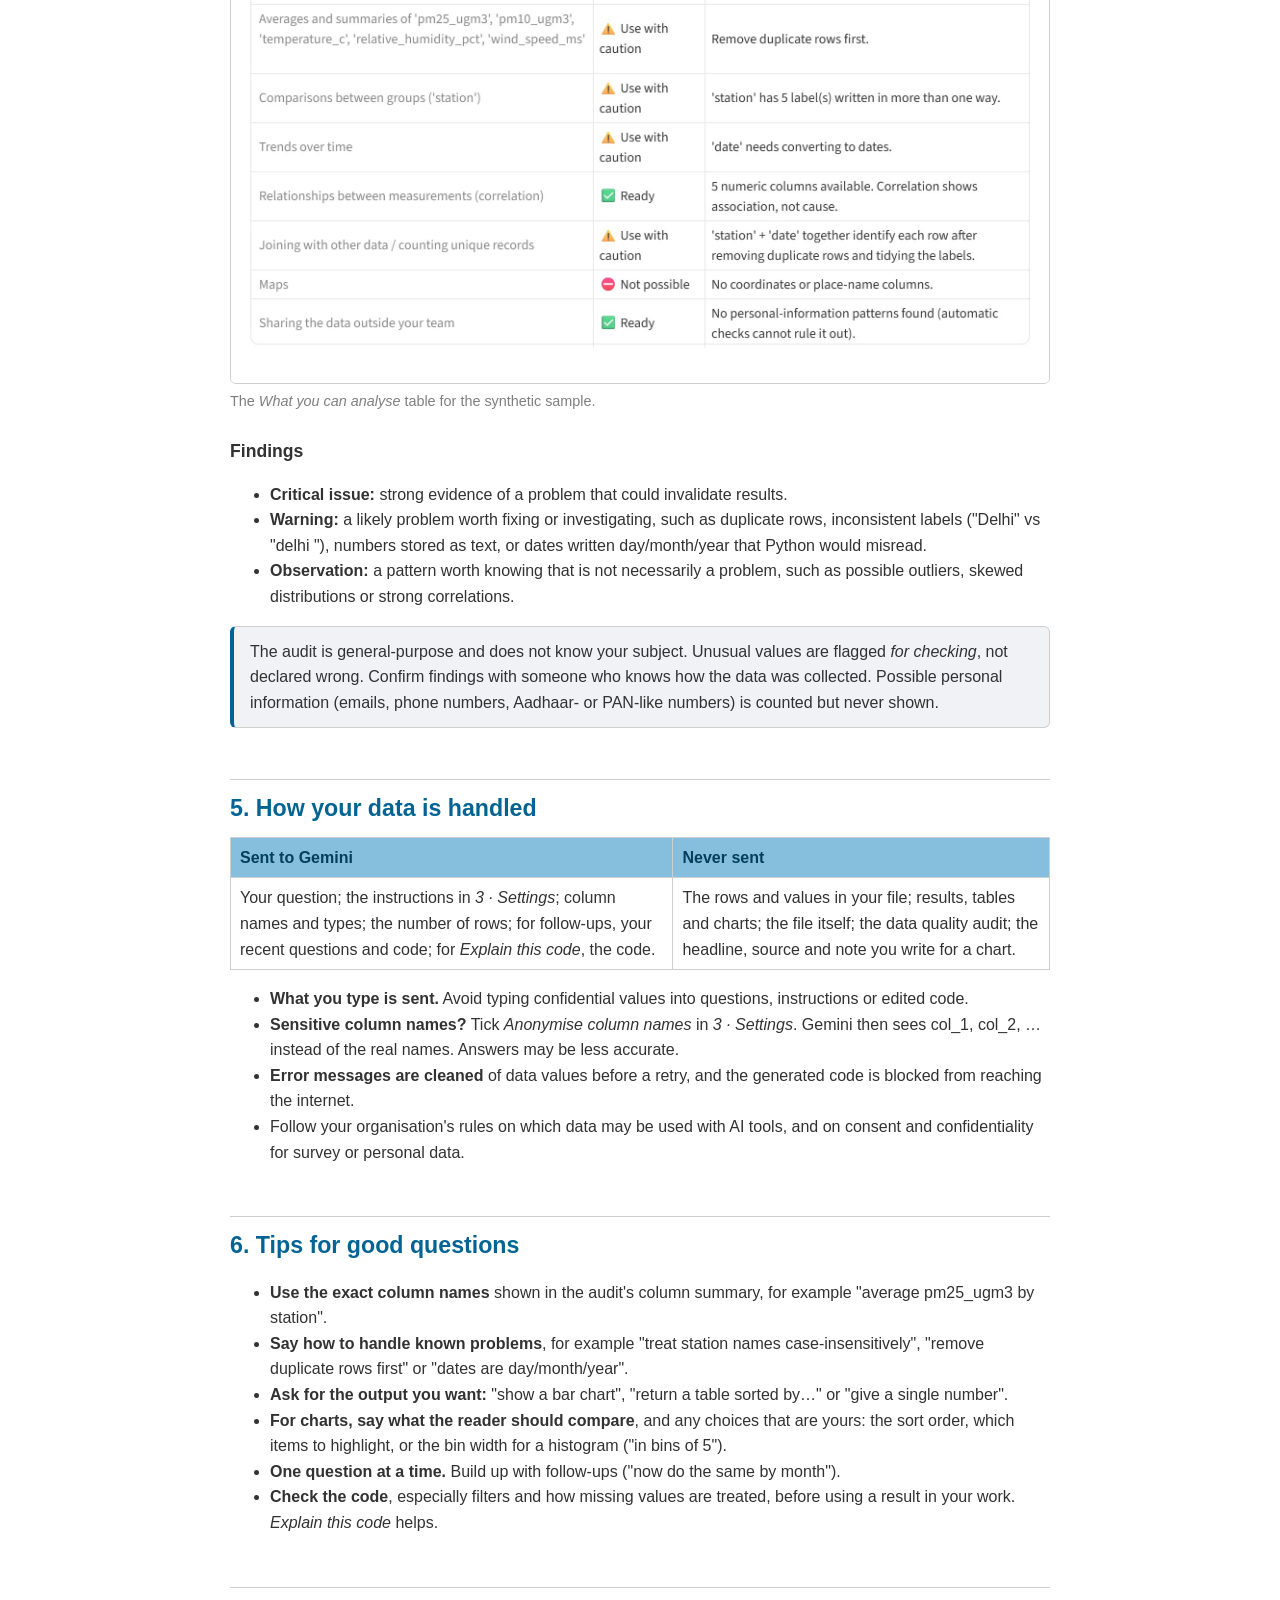
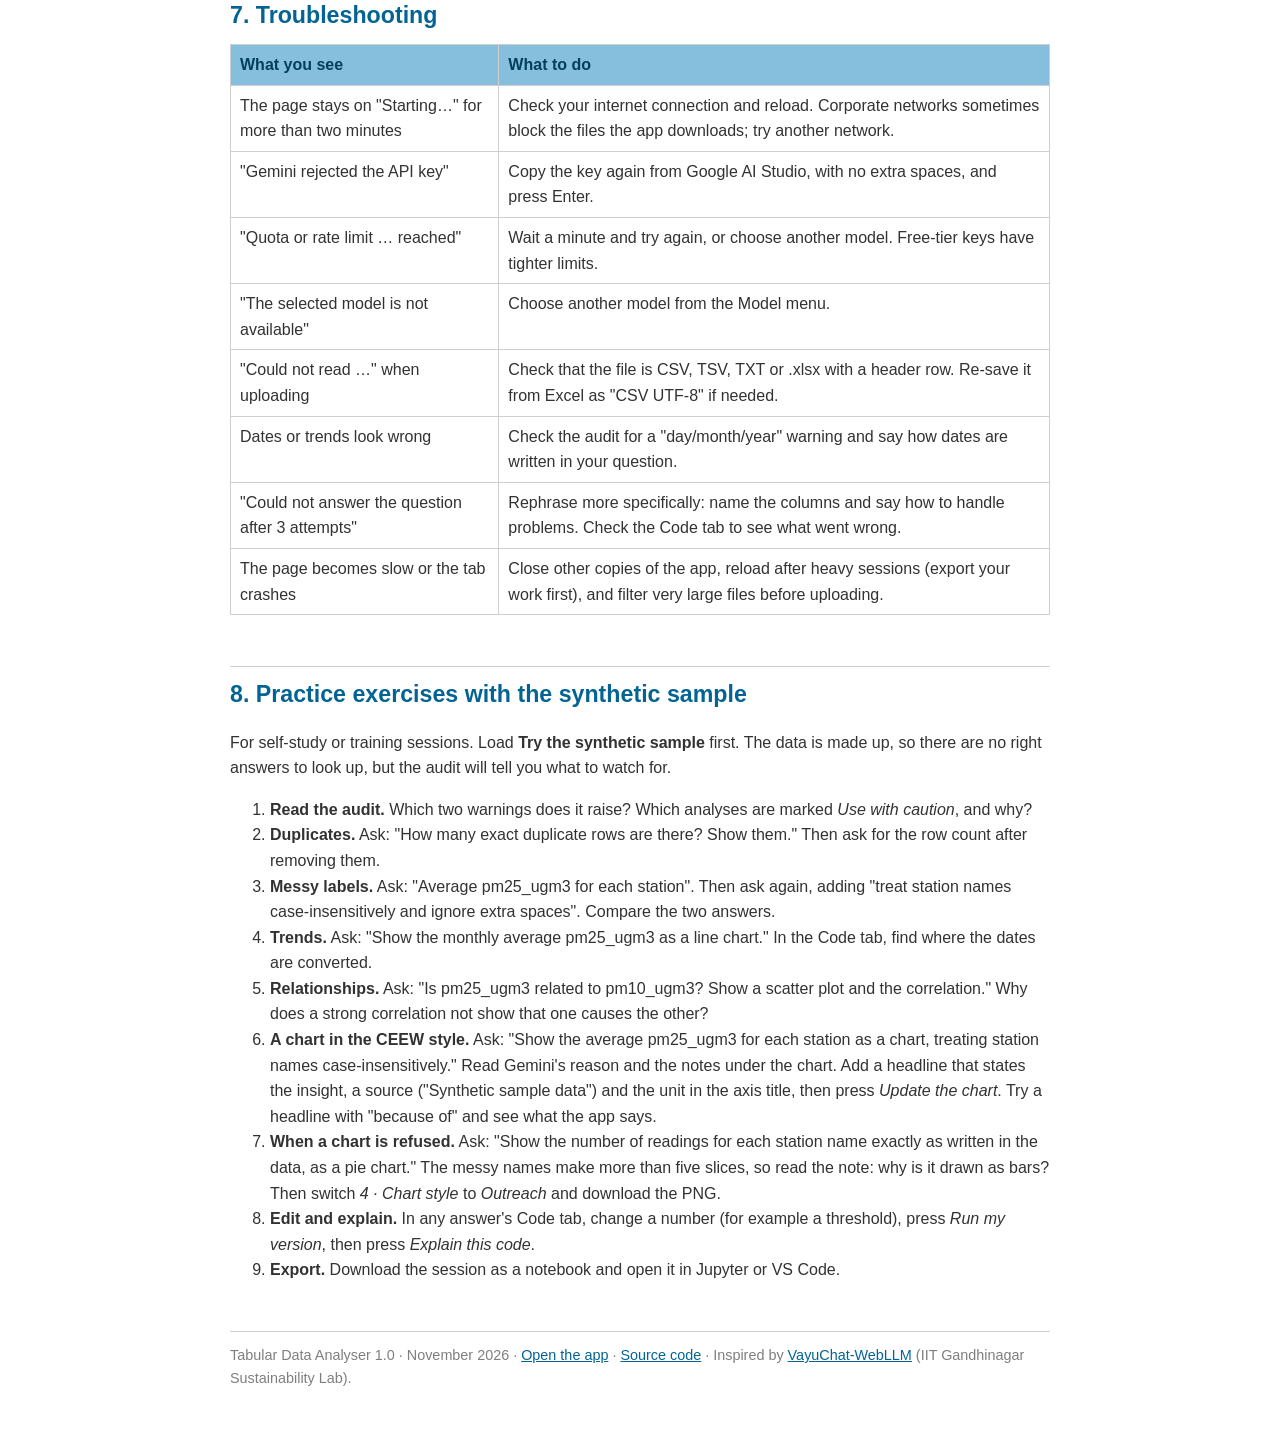
==== commit 11fac9b0: "Charts show the headline, source and note only once entered - No "[Your headline here]", "[Source: ." ====
--- a/guide.html
+++ b/guide.html
@@ -204,14 +204,14 @@
       chooses what to highlight, because that is choosing the story.</li>
   </ul>
   <figure>
-    <img src="guide-images/07-chart-answer.jpg" alt="An answer card with a horizontal bar chart of average PM2.5 by station, Gemini's reason for the chart above it, placeholders for the headline, source and note on the chart, and a note that the bars are sorted largest first" />
-    <figcaption>A chart answer from the synthetic sample. Above the chart, Gemini's reason for choosing it; on the
-      chart, placeholders for your words; below it, notes on what was decided (here, the sort order) and how to
-      change it.</figcaption>
-  </figure>
-  <p><strong>You own the words.</strong> Each chart shows placeholders for the headline, source and note. Open
-    <strong>Add your headline, source and note</strong> under the chart, type them and press <strong>Update the
-    chart</strong>. A CEEW headline states the insight ("Gujarat added more rooftop solar than the next three states
+    <img src="guide-images/07-chart-answer.jpg" alt="An answer card with a horizontal bar chart of average PM2.5 by station, Gemini's reason for the chart above it, and a note that the bars are sorted largest first" />
+    <figcaption>A chart answer from the synthetic sample. Above the chart, Gemini's reason for choosing it; below
+      it, notes on what was decided (here, the sort order) and how to change it. The chart has no headline, source
+      or note until you write them.</figcaption>
+  </figure>
+  <p><strong>You own the words.</strong> A chart has no headline, source or note until you write them; each one
+    appears only once you have entered it. Open <strong>Add your headline, source and note</strong> under the chart,
+    type them and press <strong>Update the chart</strong>. A CEEW headline states the insight ("Gujarat added more rooftop solar than the next three states
     combined"), not a description ("Rooftop solar capacity by state"). The app flags words that claim a cause
     ("because of", "drives") or a record ("highest ever"), but never rewrites your text. The axis titles start from
     your column names; edit them to add the unit. What you type stays on your computer.</p>
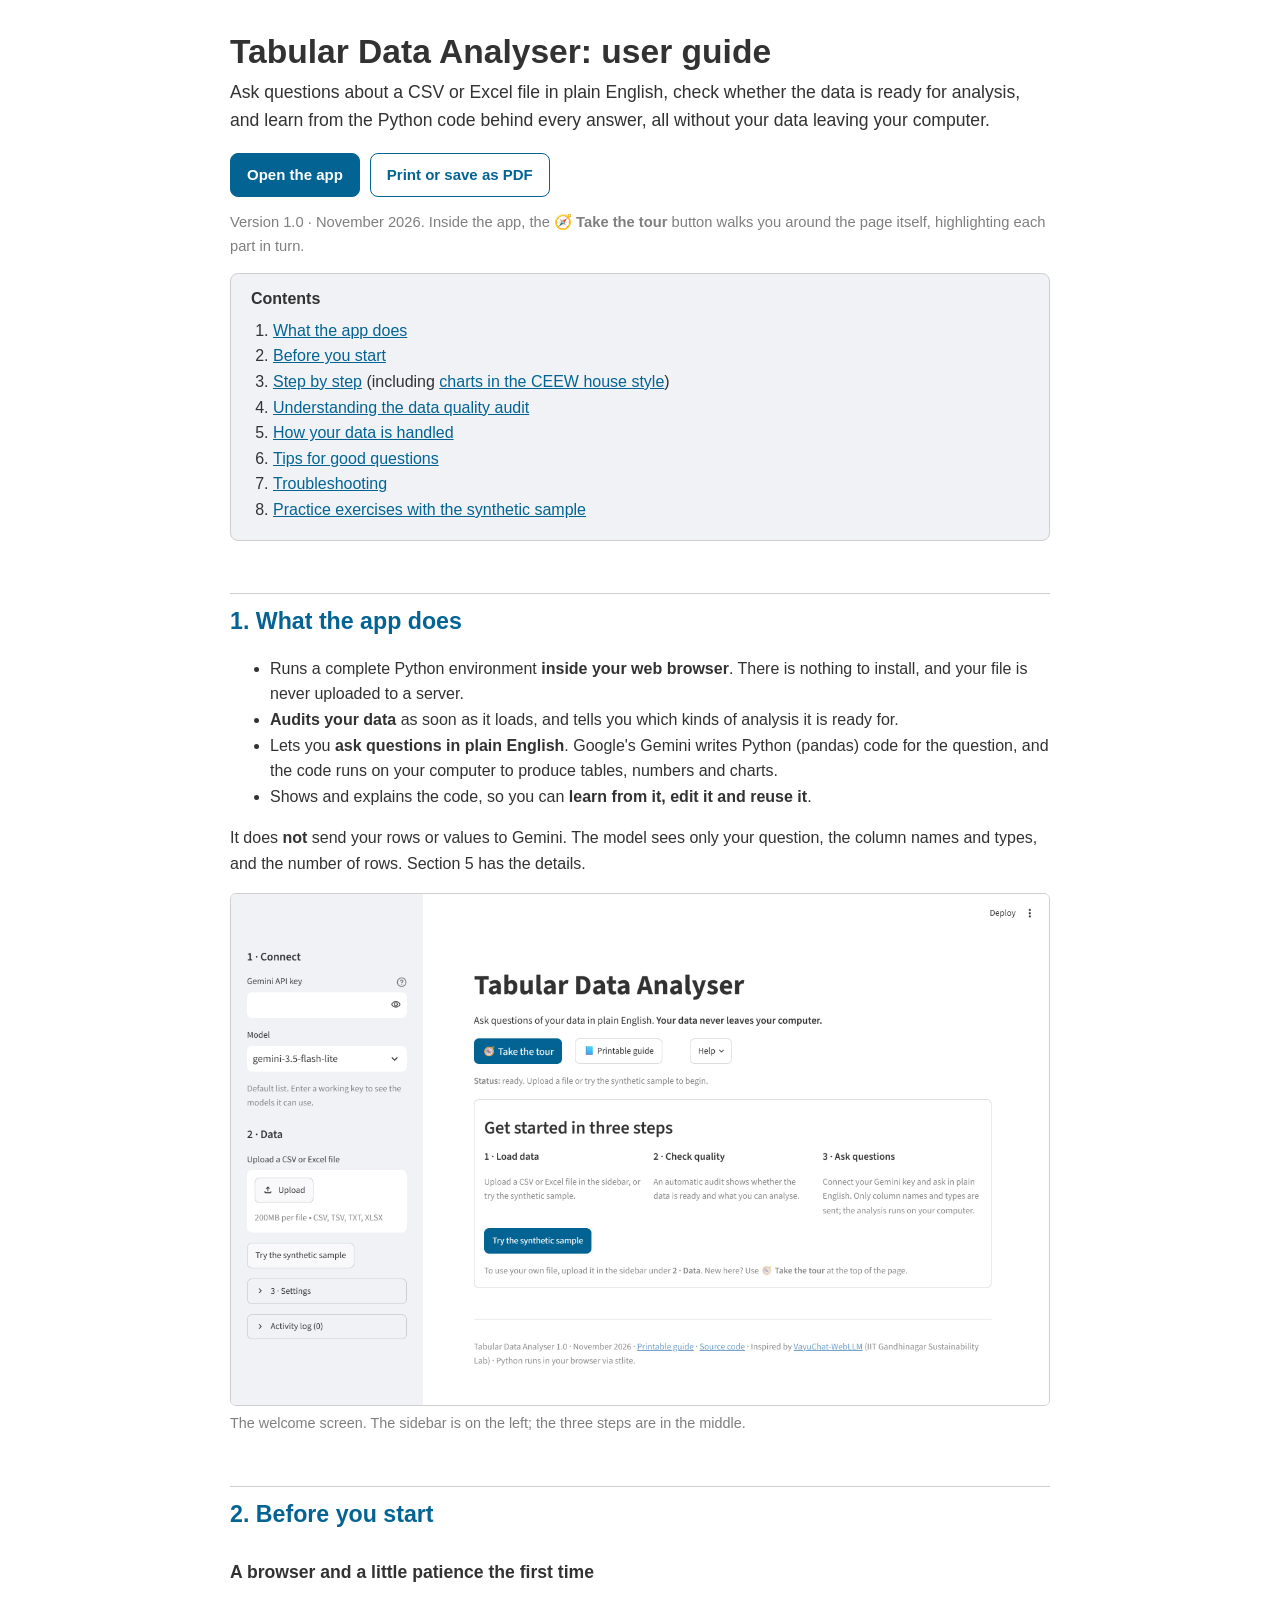
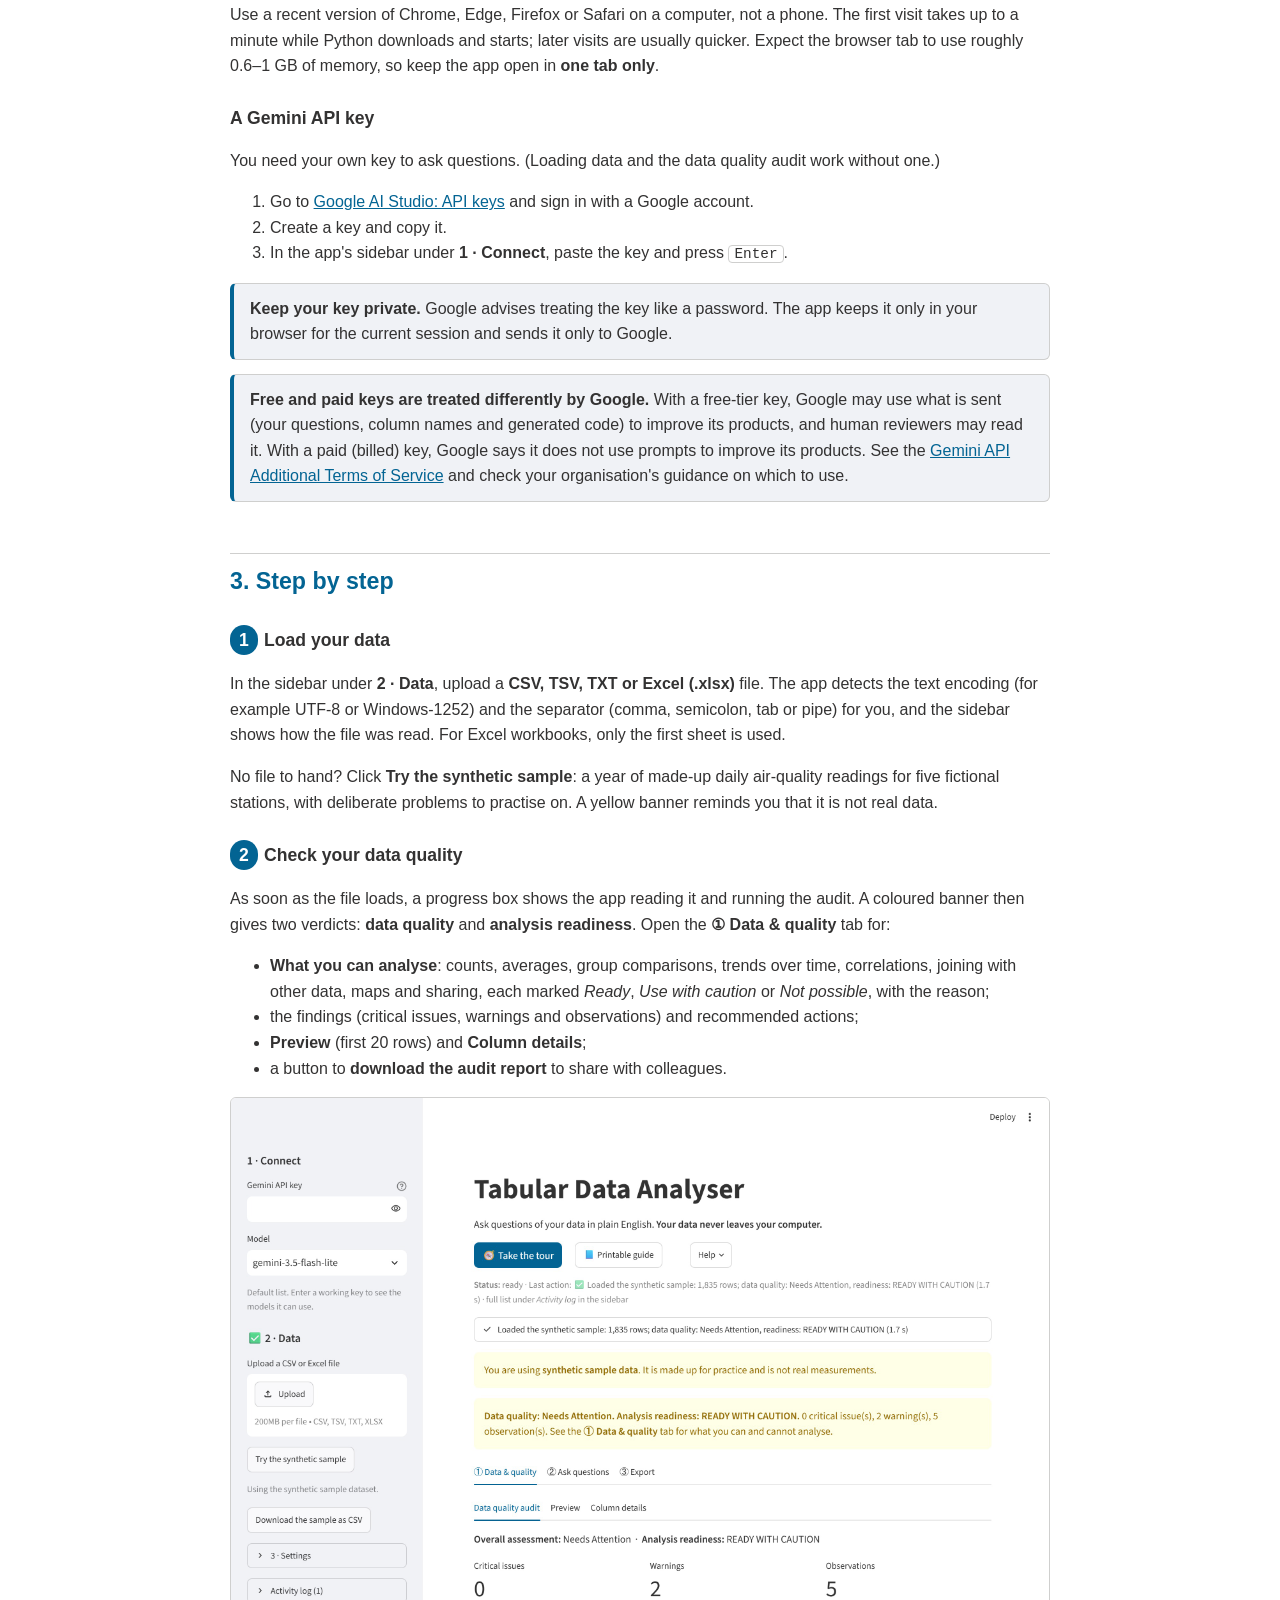
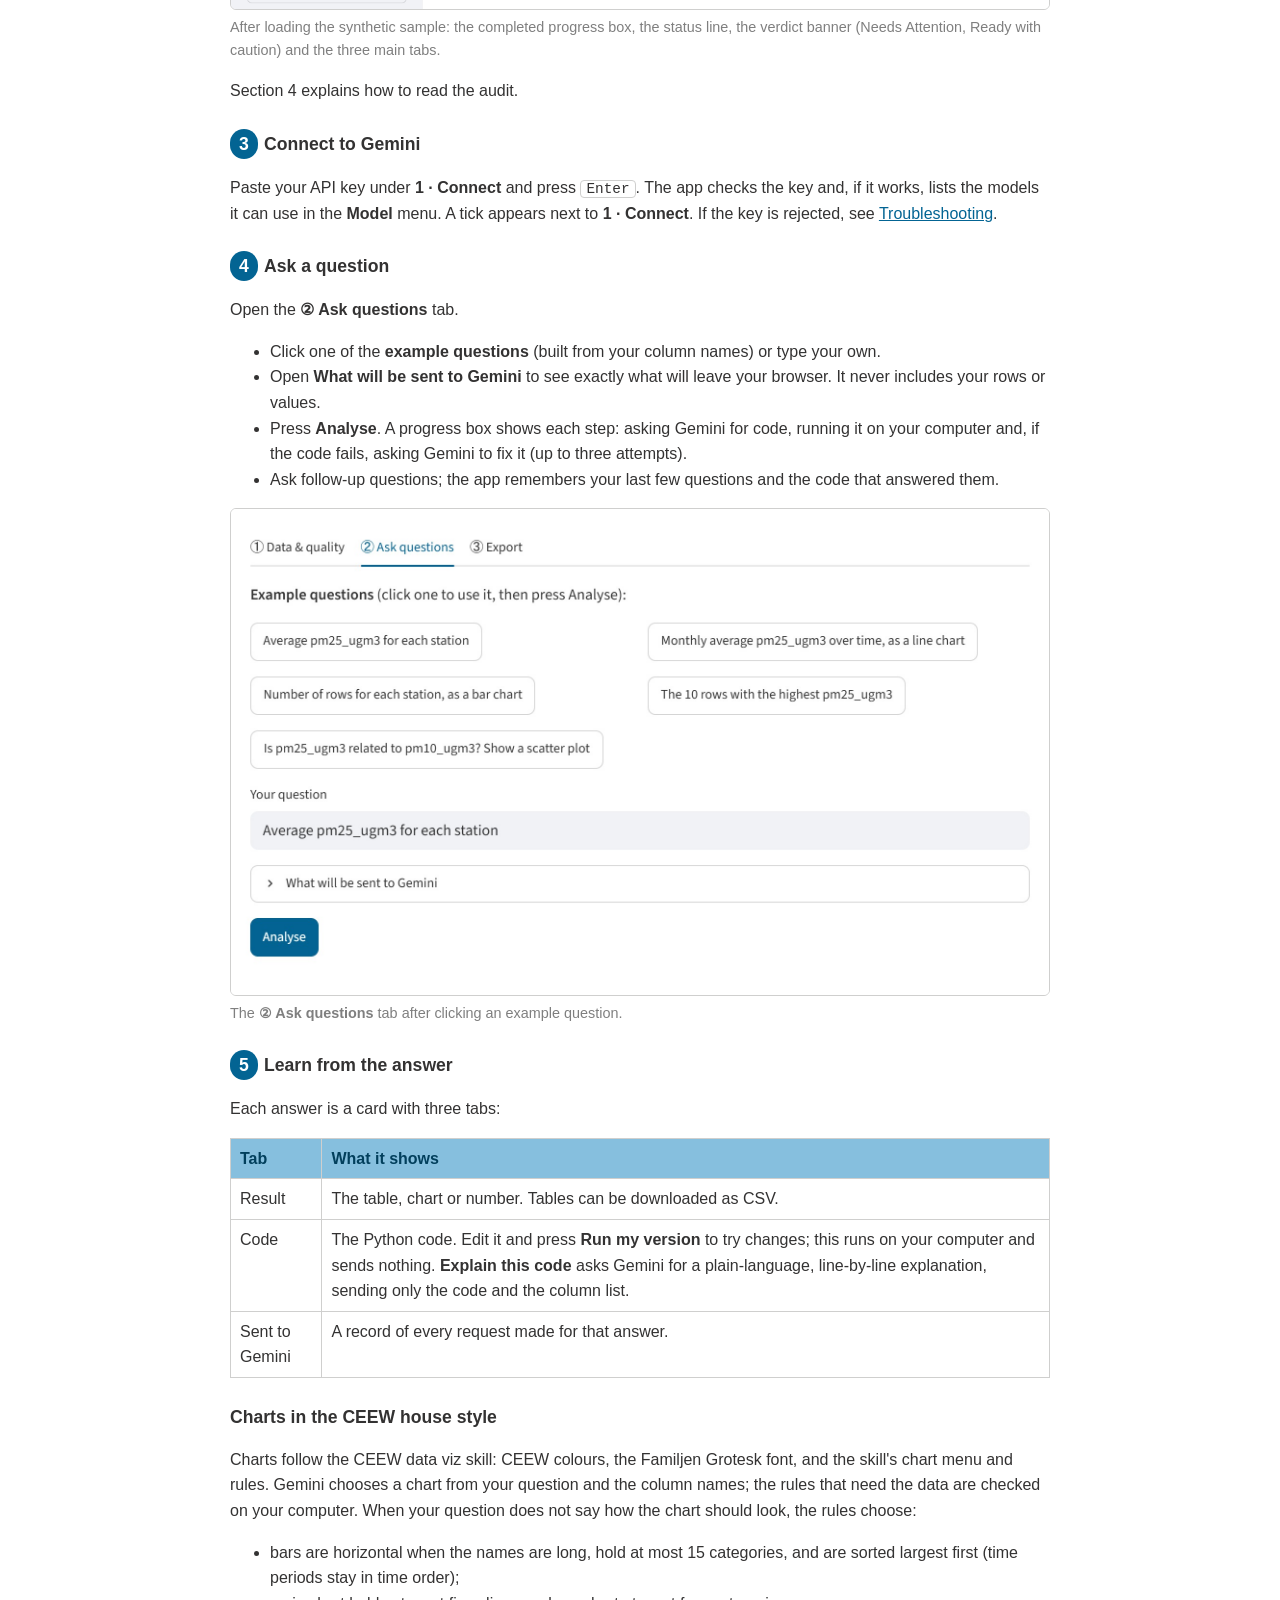
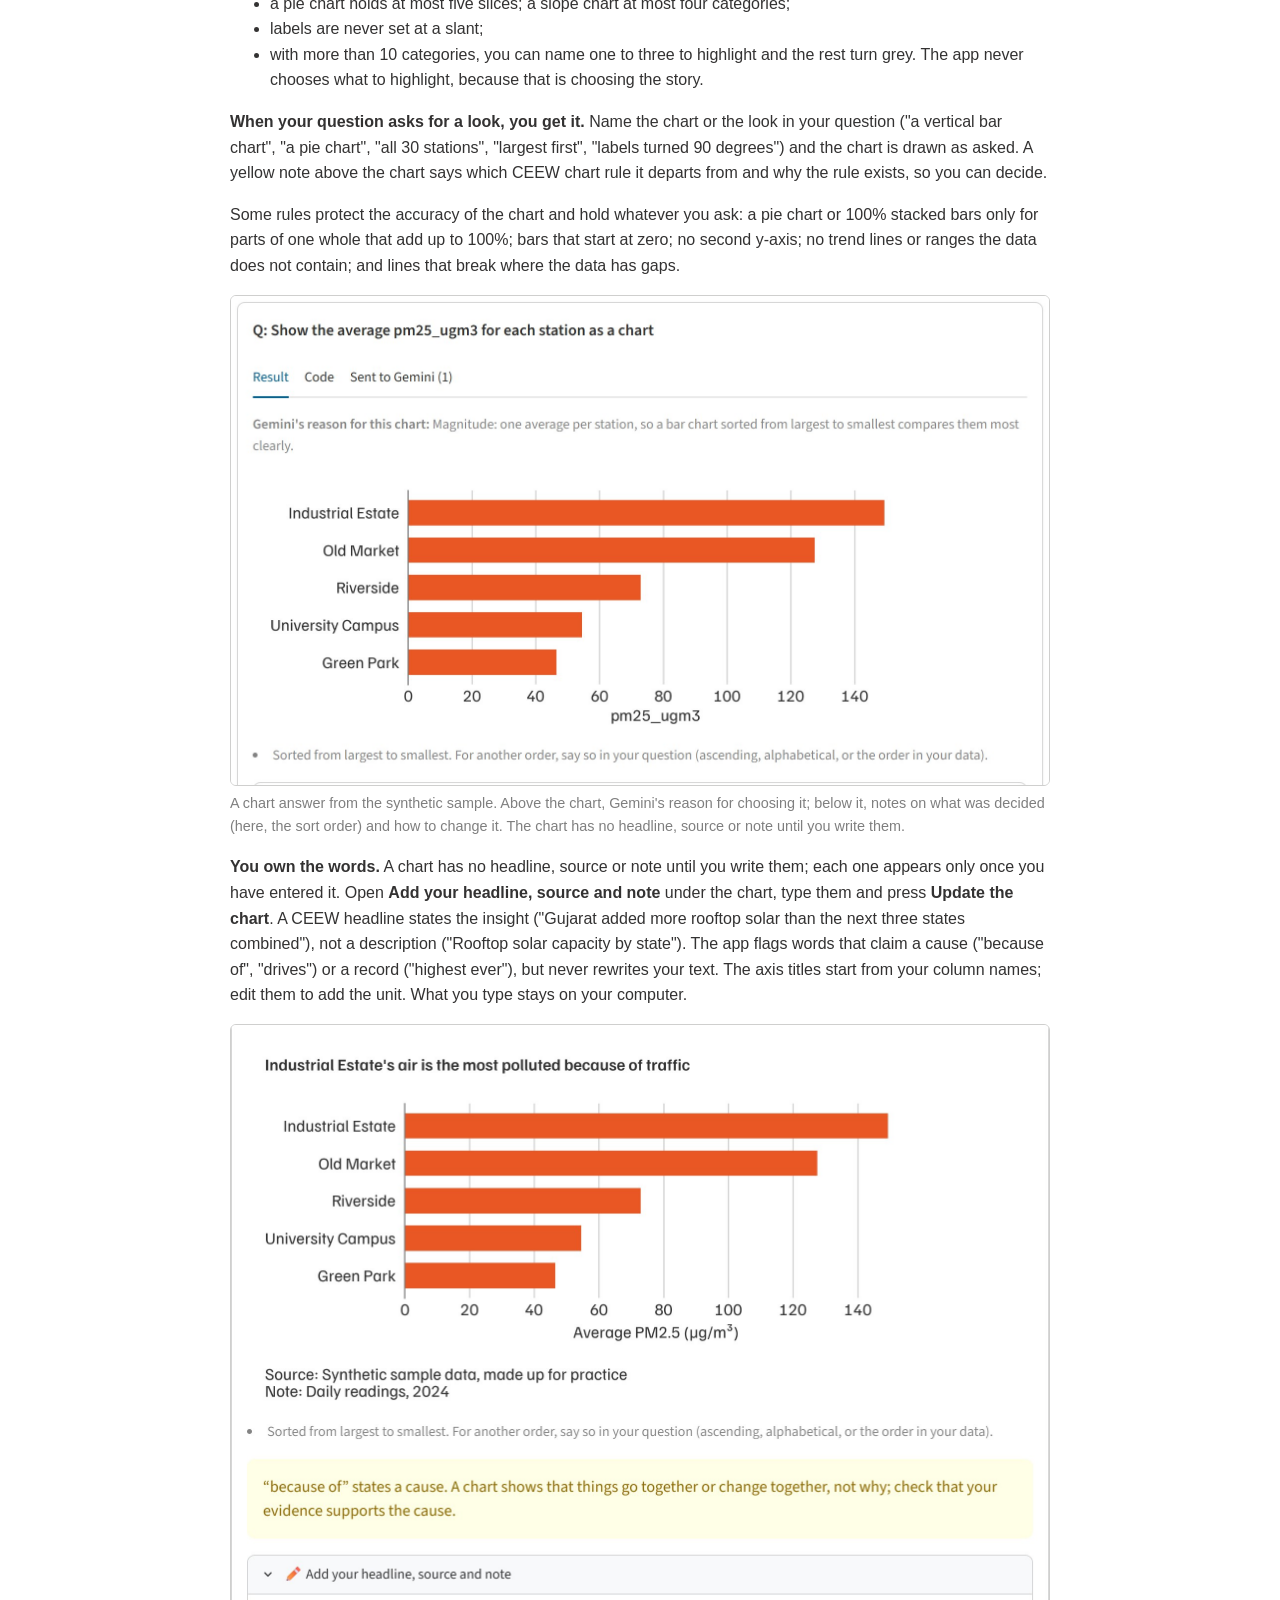
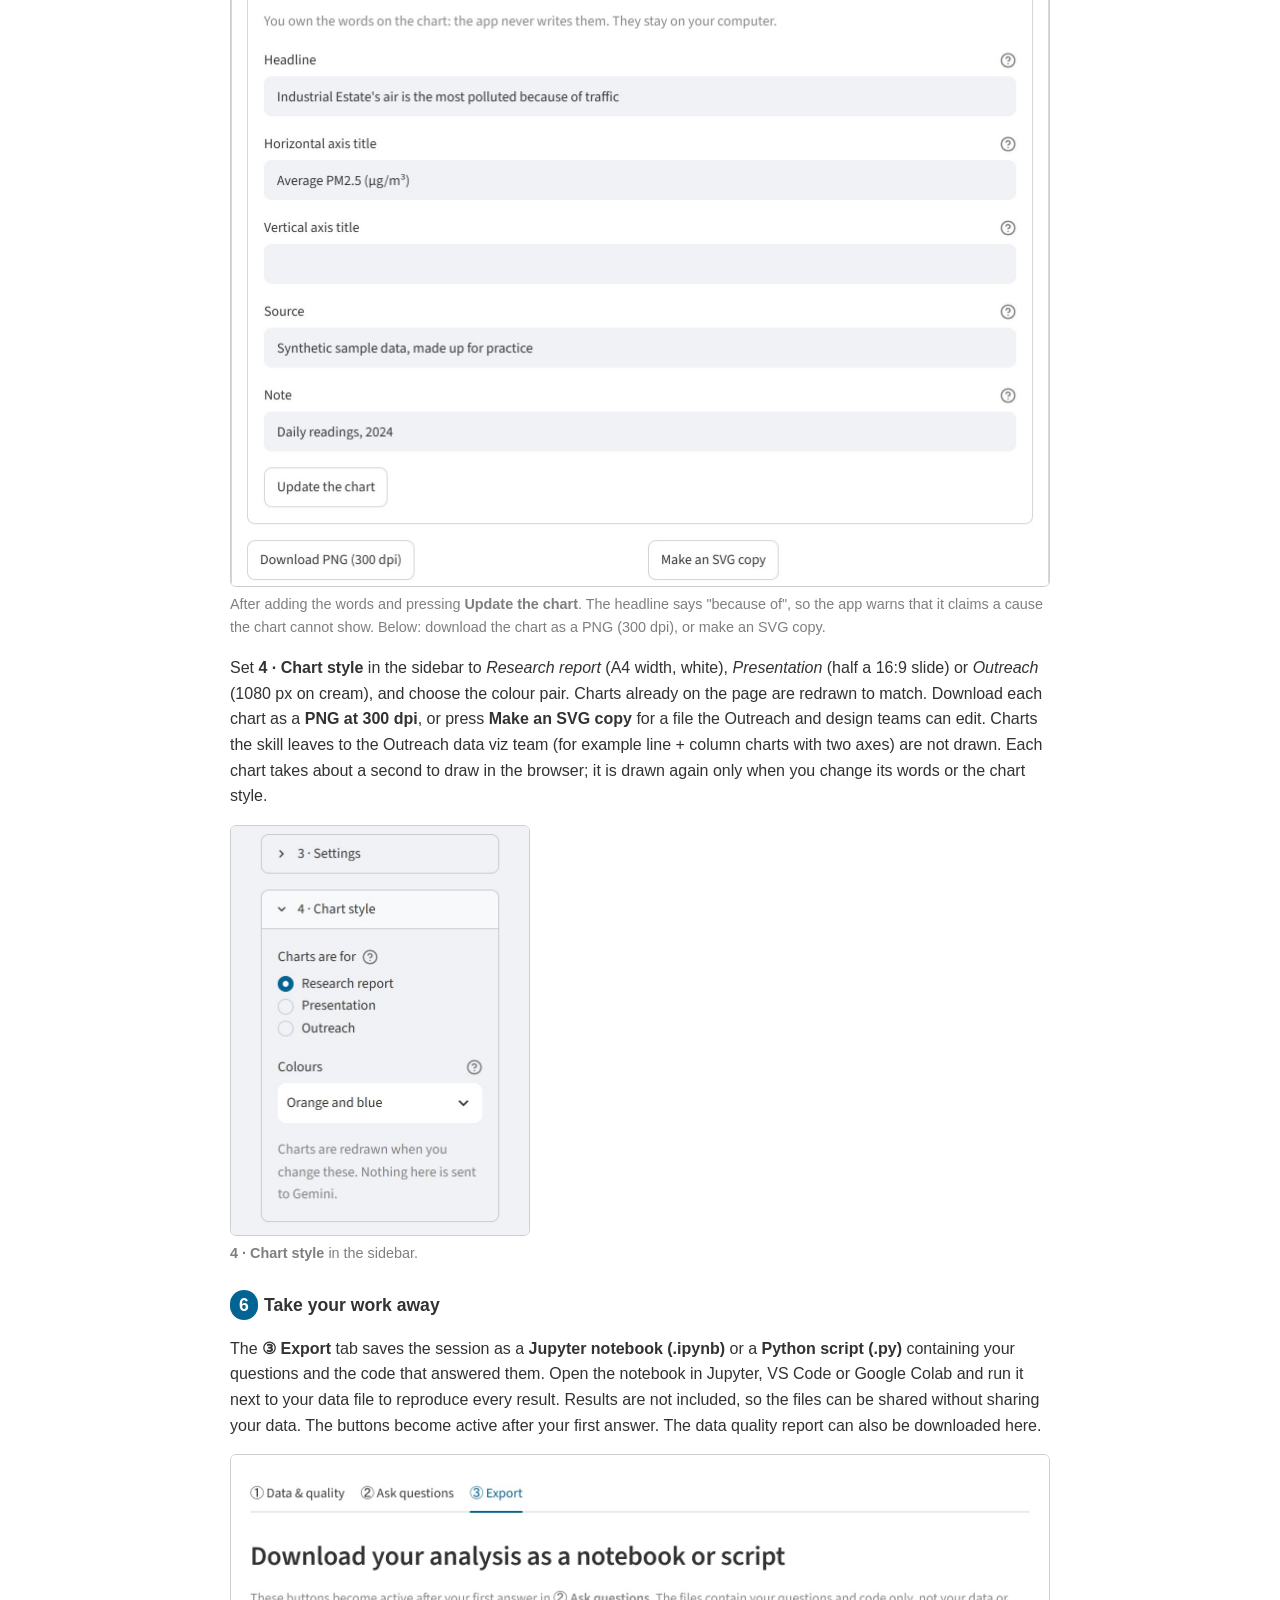
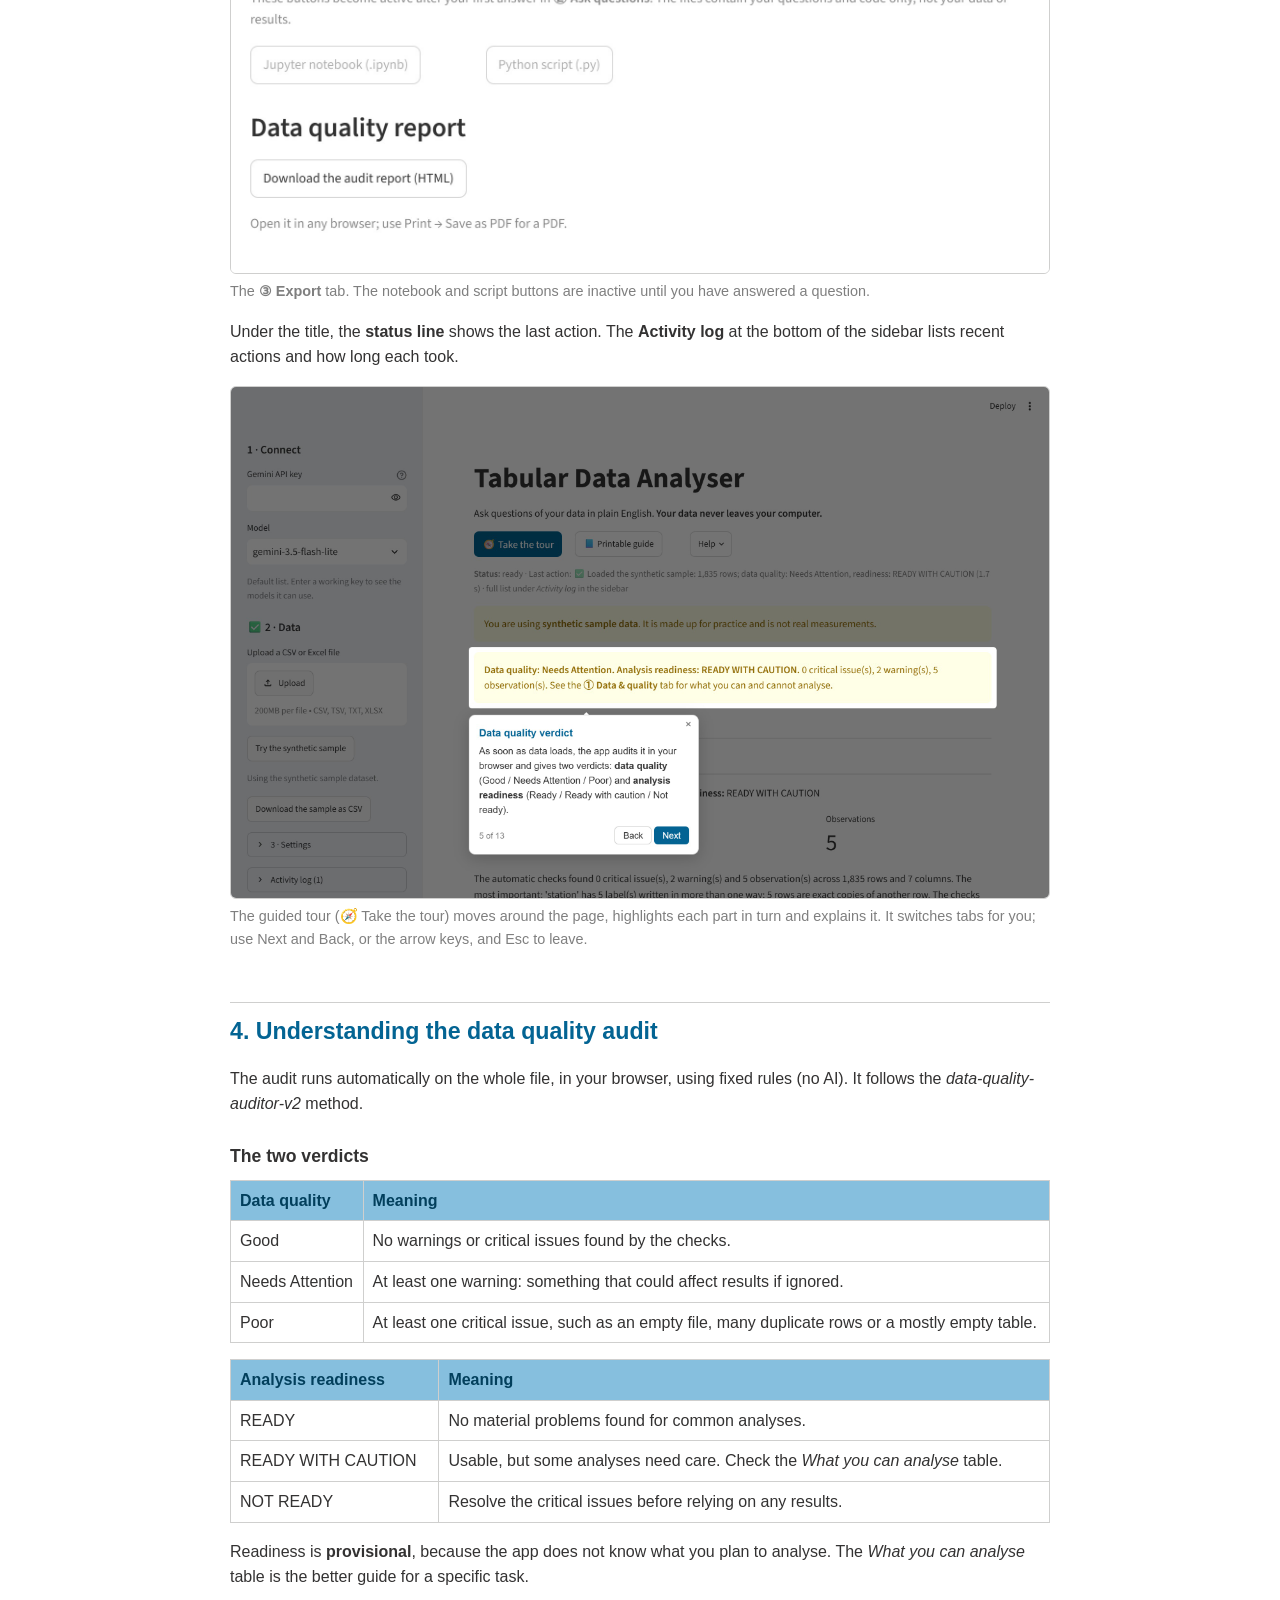
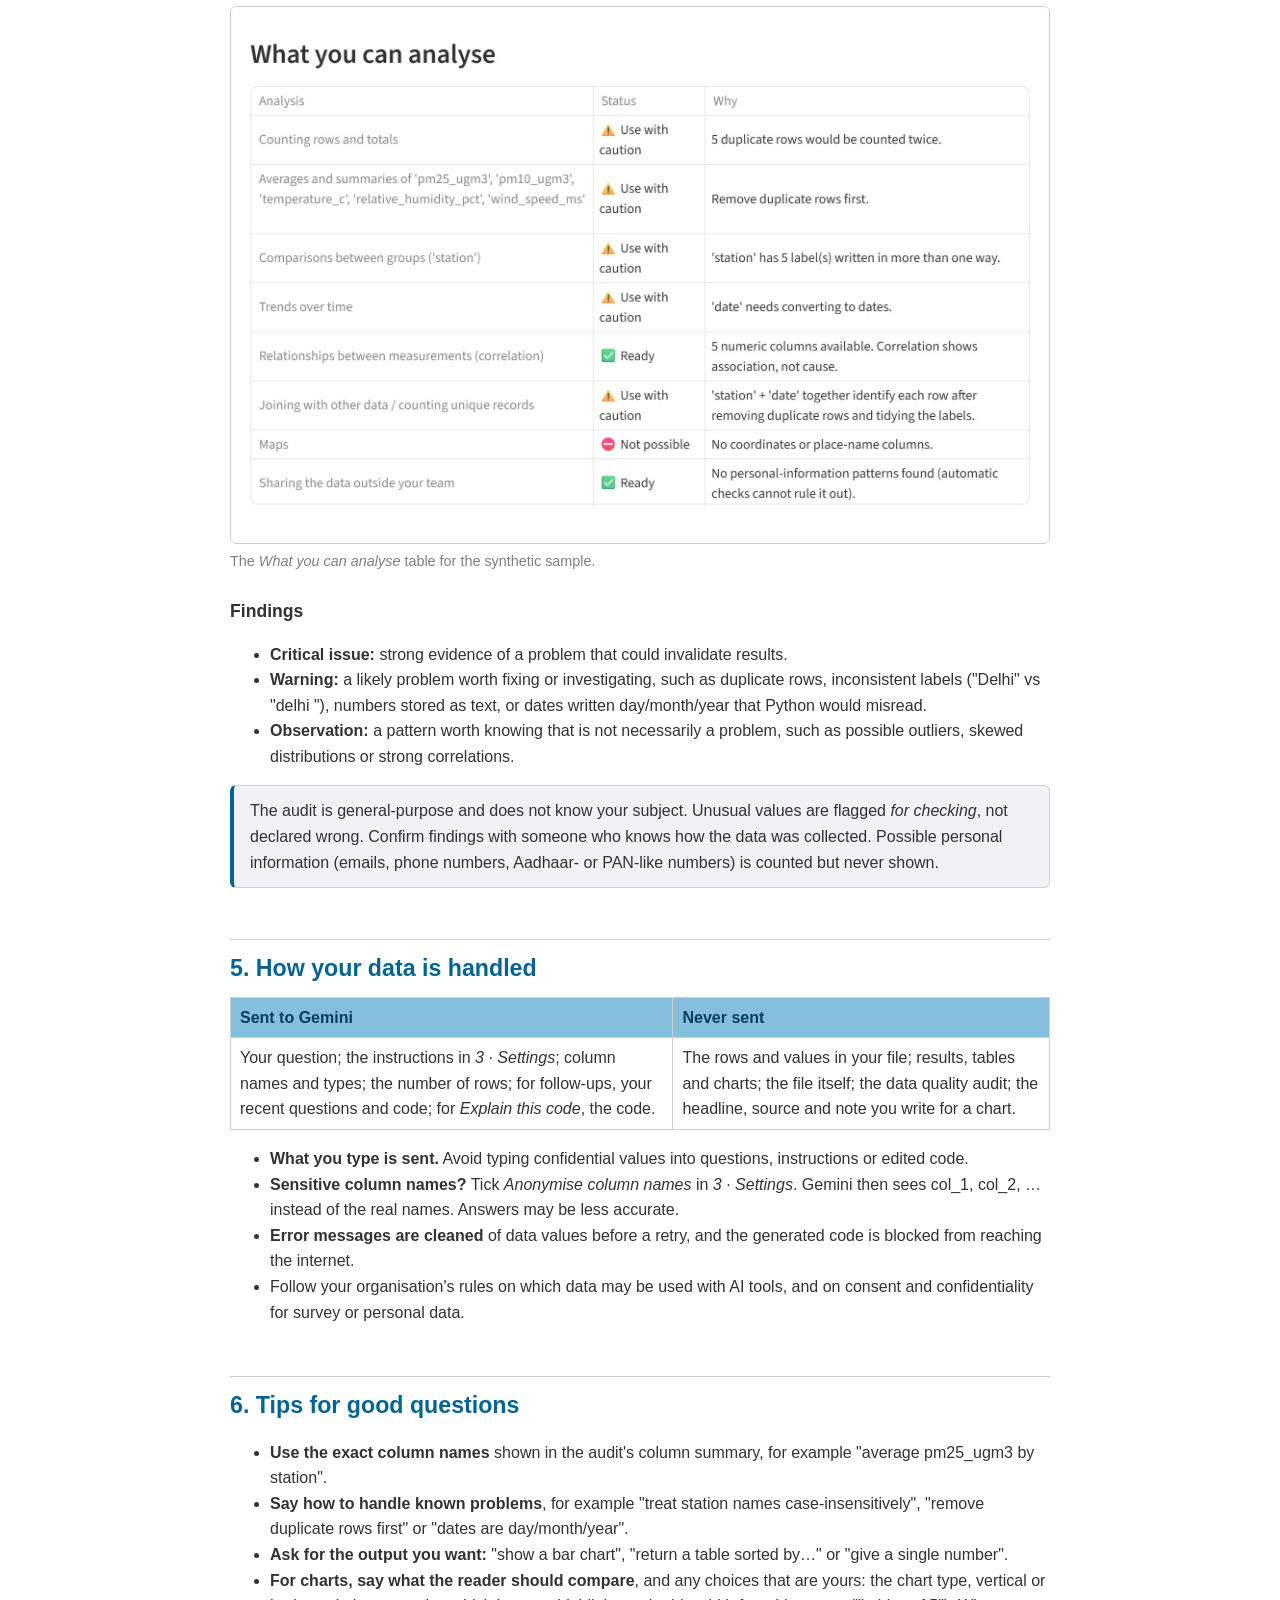
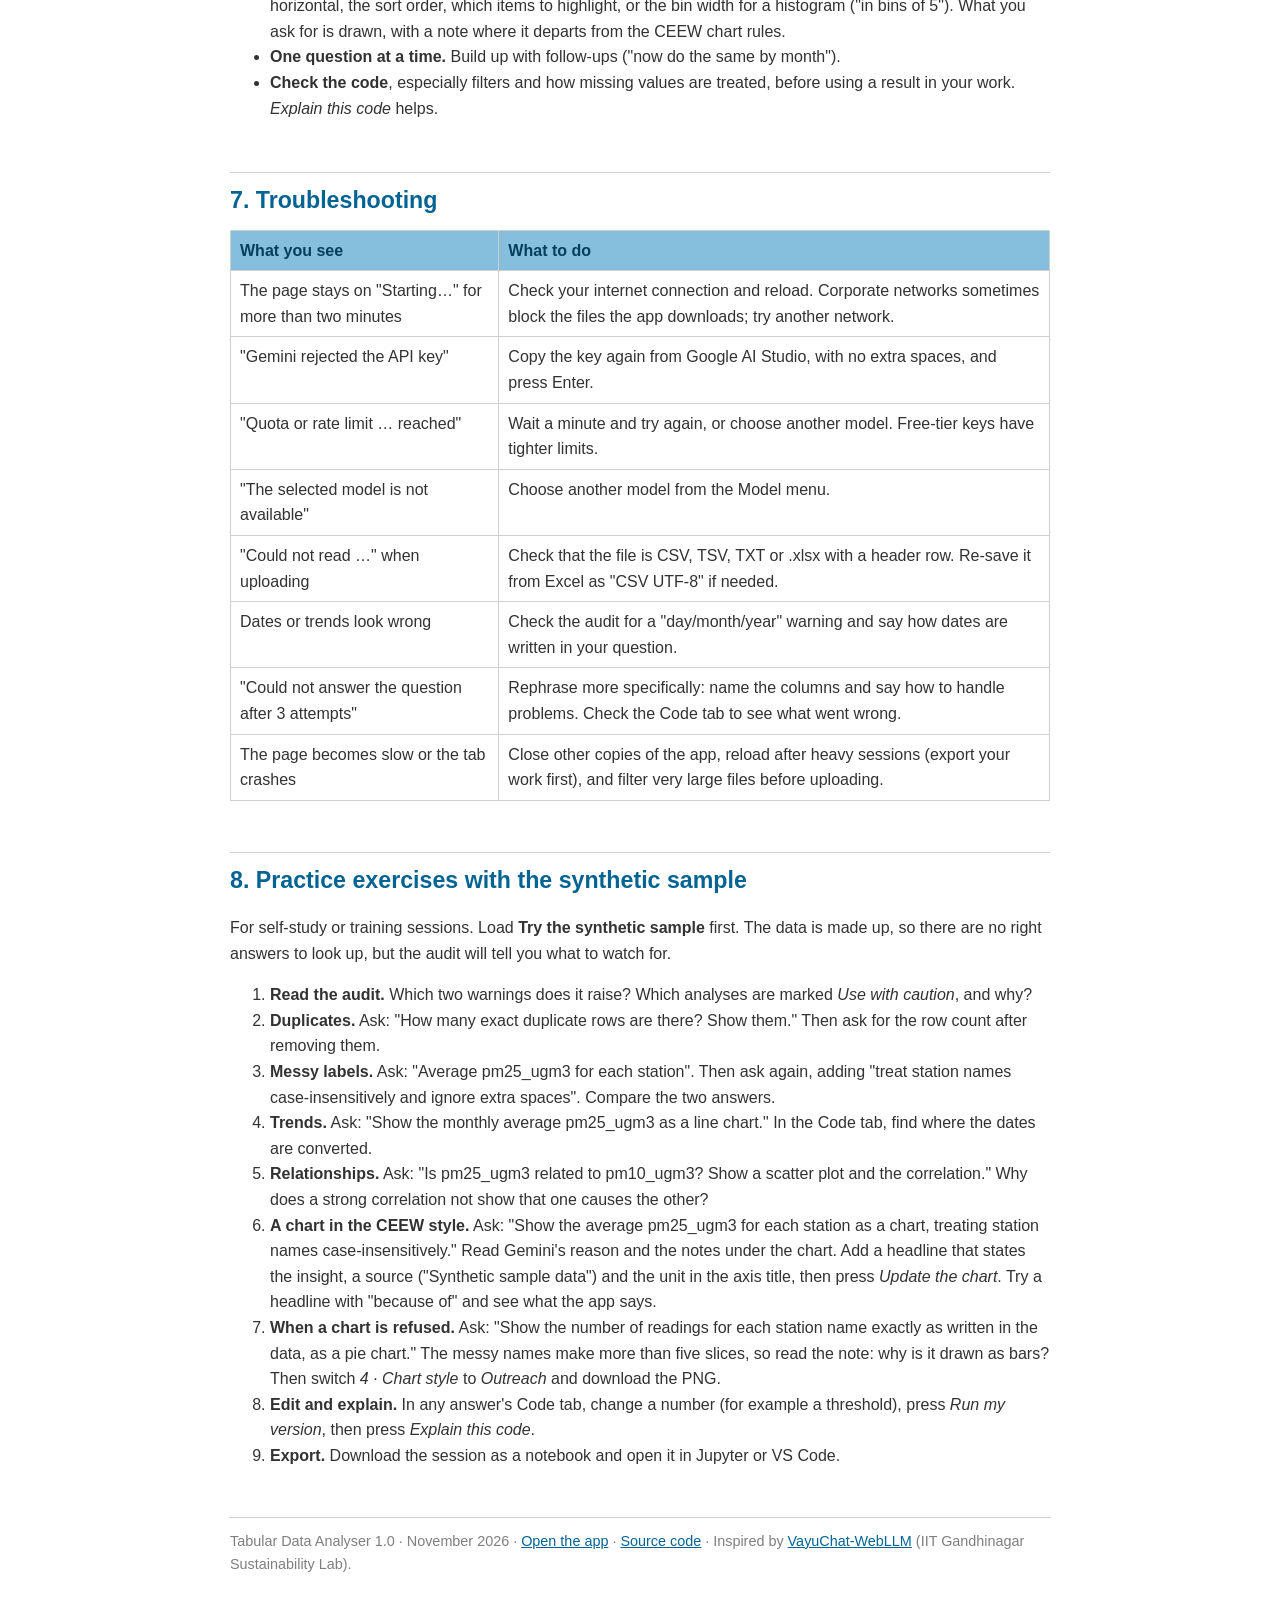
==== commit 1f793397: "Charts drawn as asked, with a note when a CEEW chart rule is set aside Layout and chart-type rules n" ====
--- a/guide.html
+++ b/guide.html
@@ -193,16 +193,22 @@
   <h3 id="charts">Charts in the CEEW house style</h3>
   <p>Charts follow the CEEW data viz skill: CEEW colours, the Familjen Grotesk font, and the skill's chart menu and
     rules. Gemini chooses a chart from your question and the column names; the rules that need the data are
-    checked on your computer. For example:</p>
-  <ul>
-    <li>a pie chart is drawn only for up to five parts that add up to 100%; otherwise you get a bar chart and a
-      note saying why;</li>
-    <li>bars start at zero, hold at most 15 categories, and are sorted largest first unless you ask for another
-      order (time periods always stay in time order);</li>
-    <li>lines break where the data has gaps instead of joining across them;</li>
+    checked on your computer. When your question does not say how the chart should look, the rules choose:</p>
+  <ul>
+    <li>bars are horizontal when the names are long, hold at most 15 categories, and are sorted largest first (time
+      periods stay in time order);</li>
+    <li>a pie chart holds at most five slices; a slope chart at most four categories;</li>
+    <li>labels are never set at a slant;</li>
     <li>with more than 10 categories, you can name one to three to highlight and the rest turn grey. The app never
       chooses what to highlight, because that is choosing the story.</li>
   </ul>
+  <p><strong>When your question asks for a look, you get it.</strong> Name the chart or the look in your question
+    ("a vertical bar chart", "a pie chart", "all 30 stations", "largest first", "labels turned 90 degrees") and the
+    chart is drawn as asked. A yellow note above the chart says which CEEW chart rule it departs from and why the
+    rule exists, so you can decide.</p>
+  <p>Some rules protect the accuracy of the chart and hold whatever you ask: a pie chart or 100% stacked bars only
+    for parts of one whole that add up to 100%; bars that start at zero; no second y-axis; no trend lines or
+    ranges the data does not contain; and lines that break where the data has gaps.</p>
   <figure>
     <img src="guide-images/07-chart-answer.jpg" alt="An answer card with a horizontal bar chart of average PM2.5 by station, Gemini's reason for the chart above it, and a note that the bars are sorted largest first" />
     <figcaption>A chart answer from the synthetic sample. Above the chart, Gemini's reason for choosing it; below
@@ -319,8 +325,9 @@
       "remove duplicate rows first" or "dates are day/month/year".</li>
     <li><strong>Ask for the output you want:</strong> "show a bar chart", "return a table sorted by…" or "give a
       single number".</li>
-    <li><strong>For charts, say what the reader should compare</strong>, and any choices that are yours: the sort
-      order, which items to highlight, or the bin width for a histogram ("in bins of 5").</li>
+    <li><strong>For charts, say what the reader should compare</strong>, and any choices that are yours: the chart
+      type, vertical or horizontal, the sort order, which items to highlight, or the bin width for a histogram ("in
+      bins of 5"). What you ask for is drawn, with a note where it departs from the CEEW chart rules.</li>
     <li><strong>One question at a time.</strong> Build up with follow-ups ("now do the same by month").</li>
     <li><strong>Check the code</strong>, especially filters and how missing values are treated, before using a
       result in your work. <em>Explain this code</em> helps.</li>
